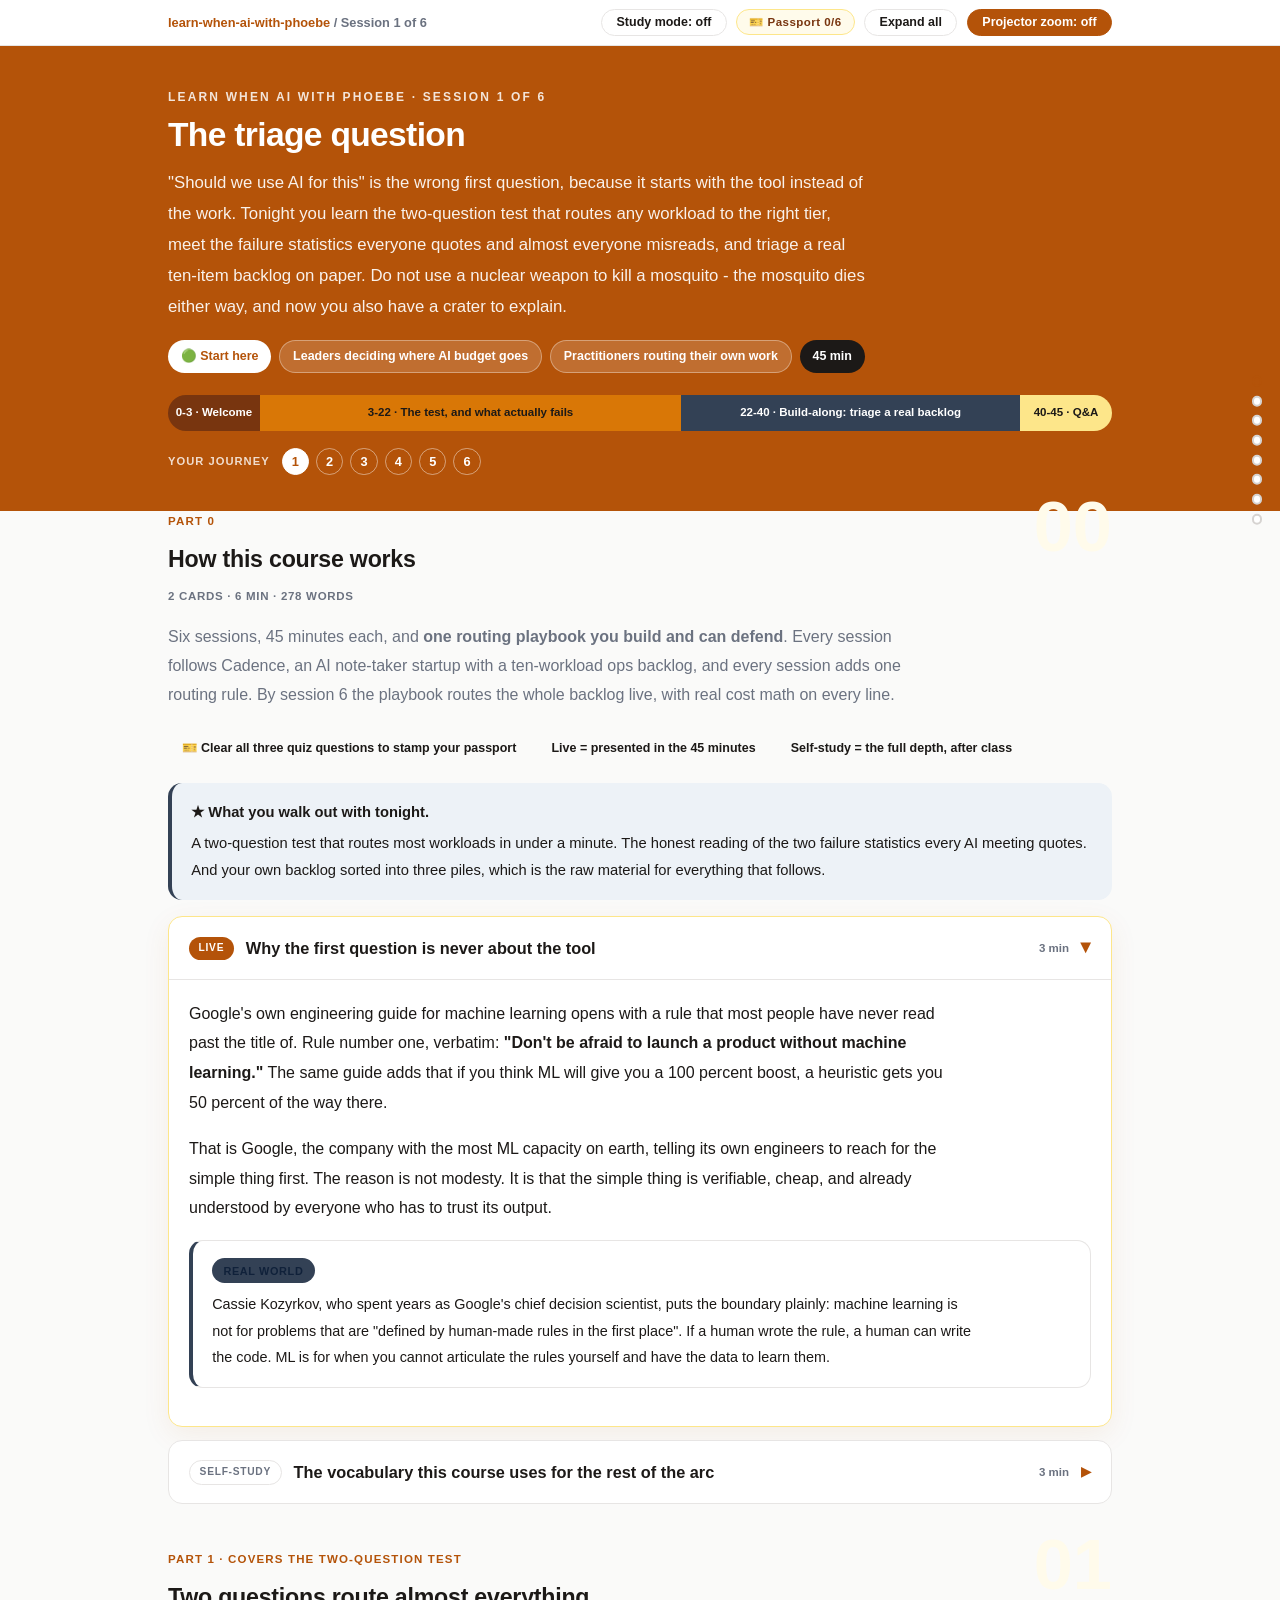
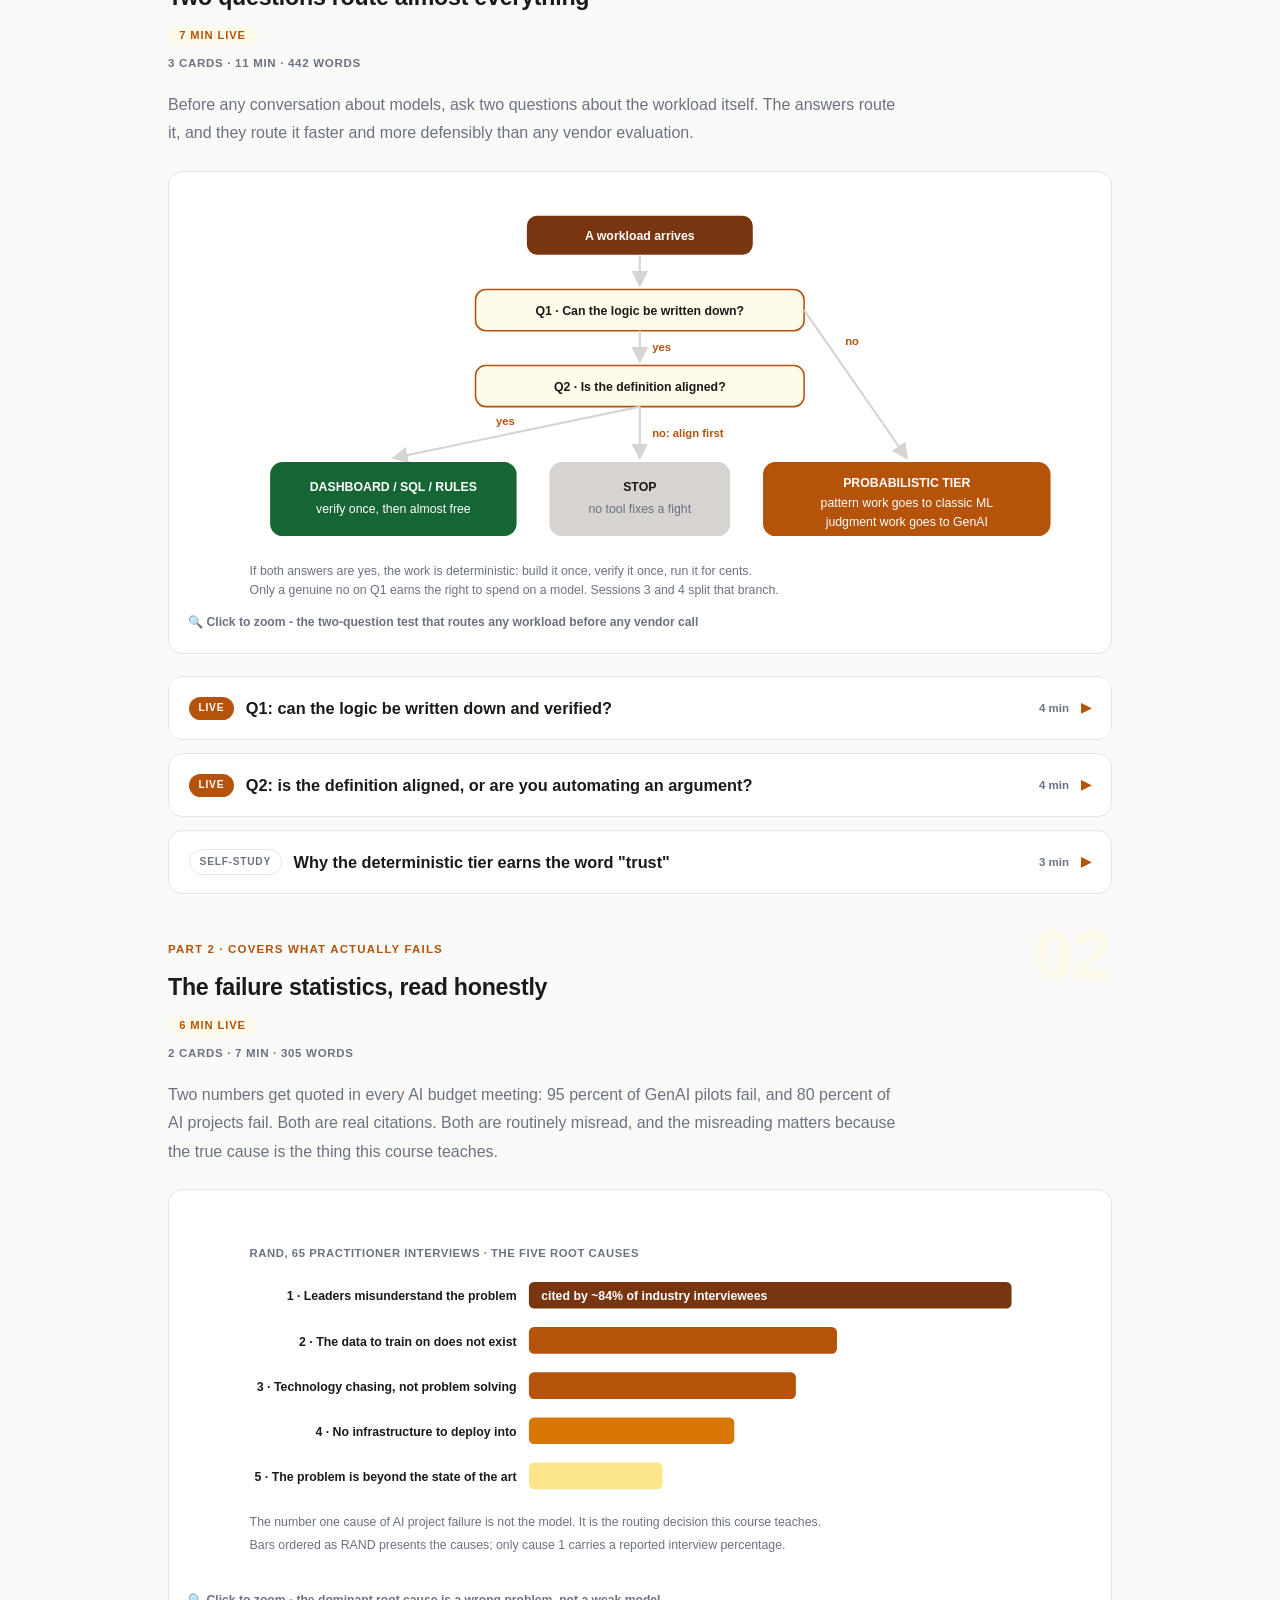
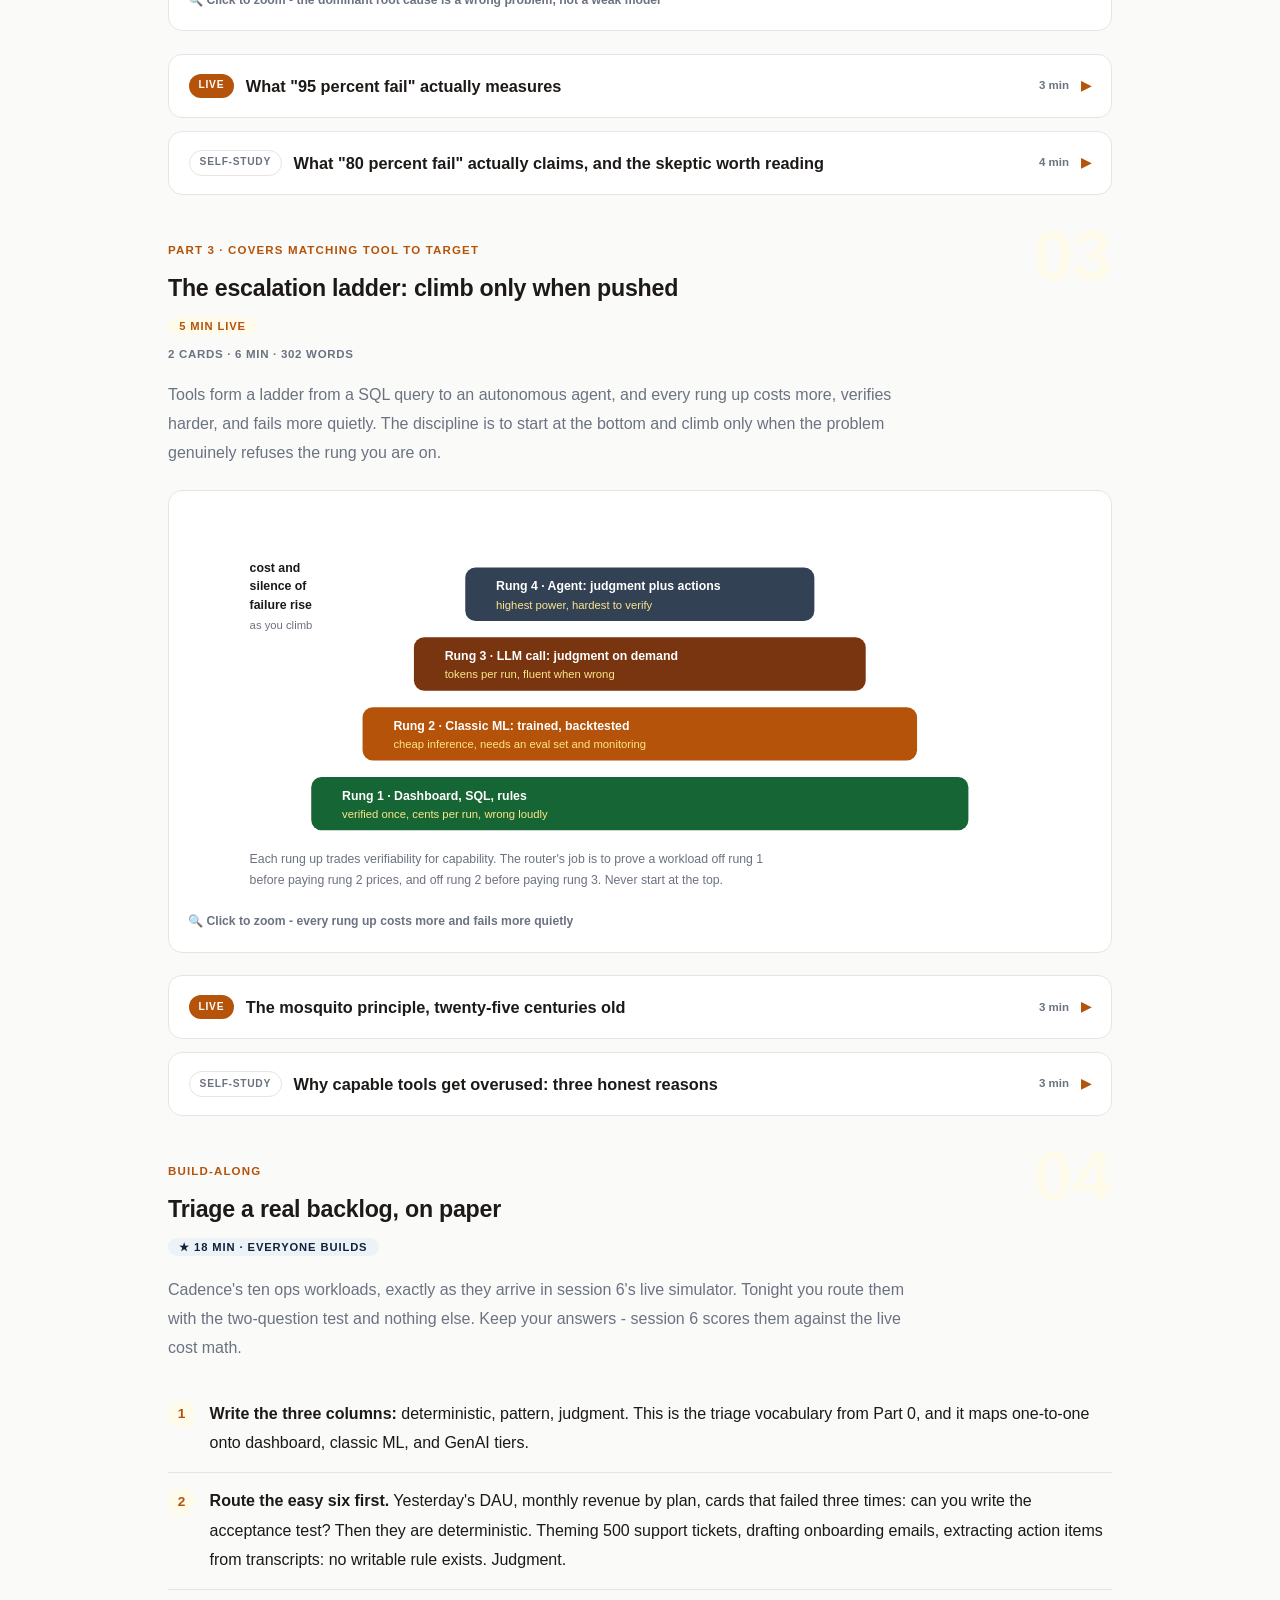
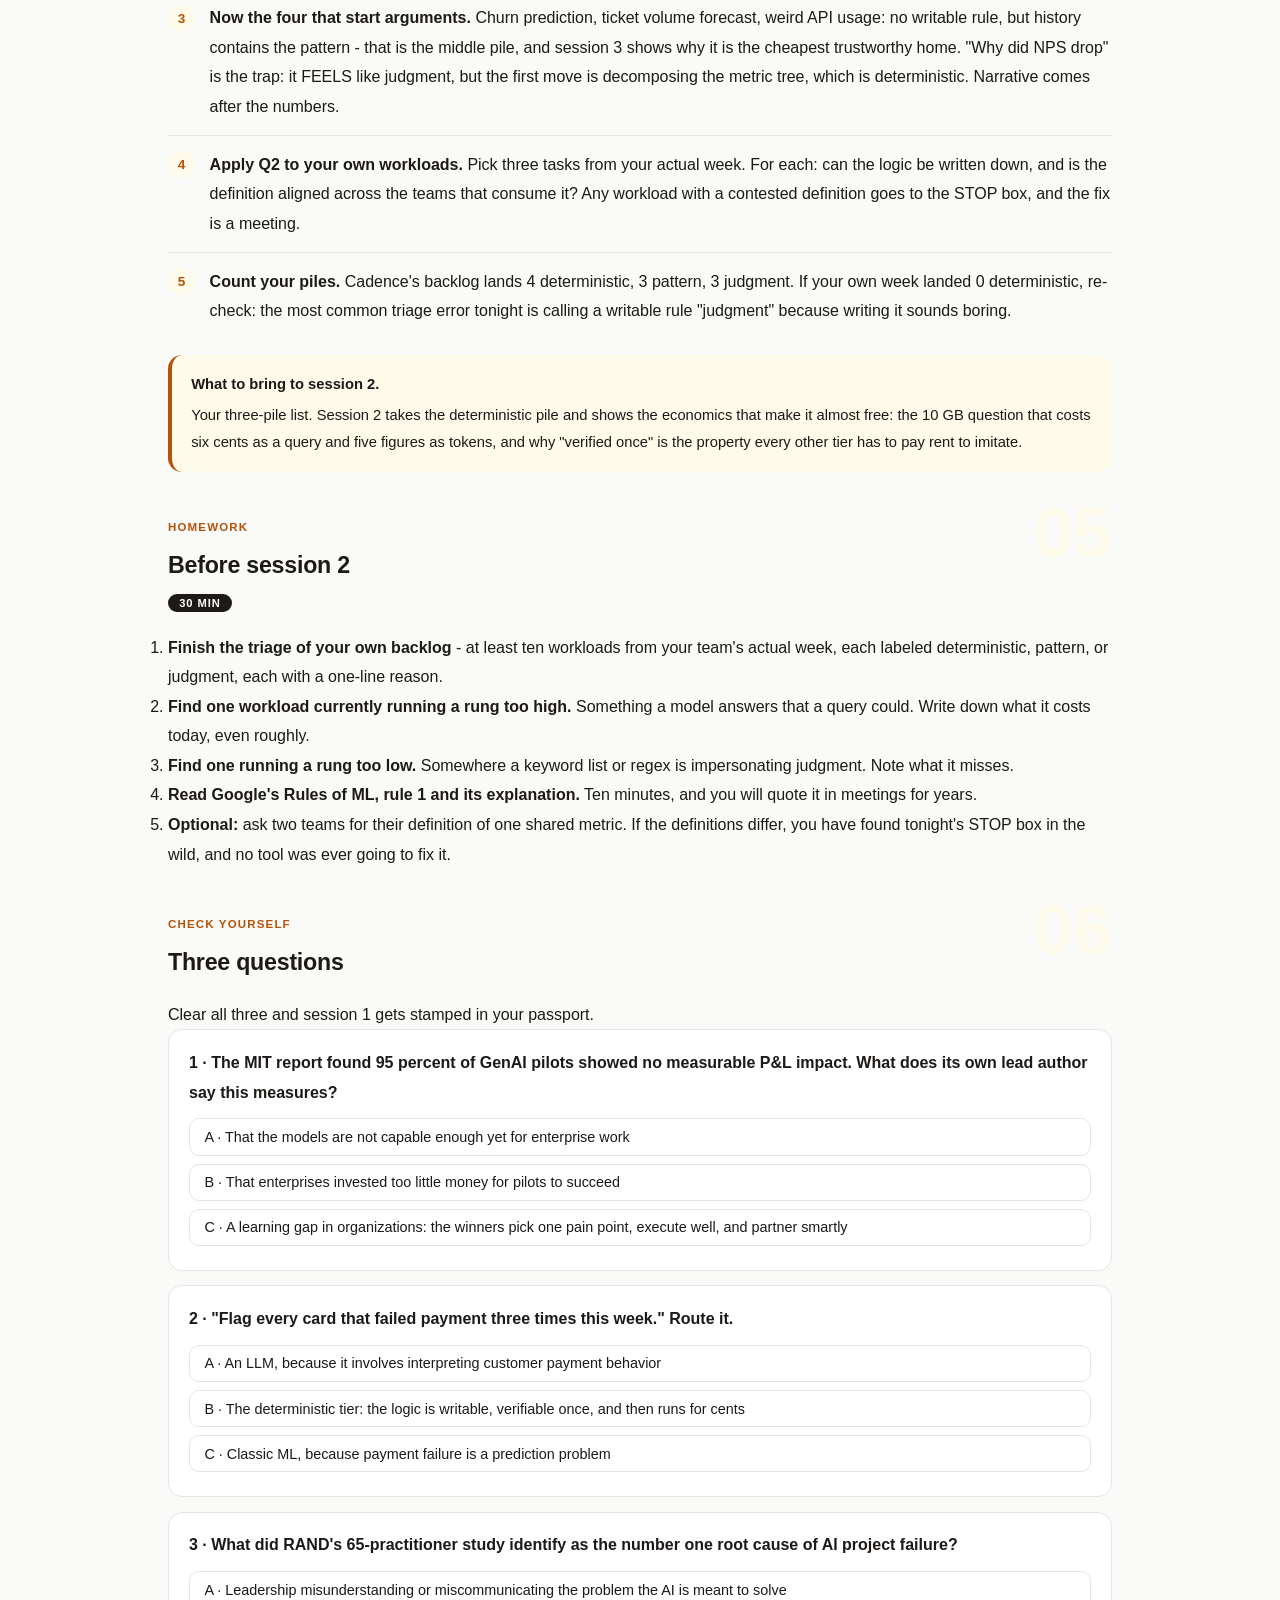
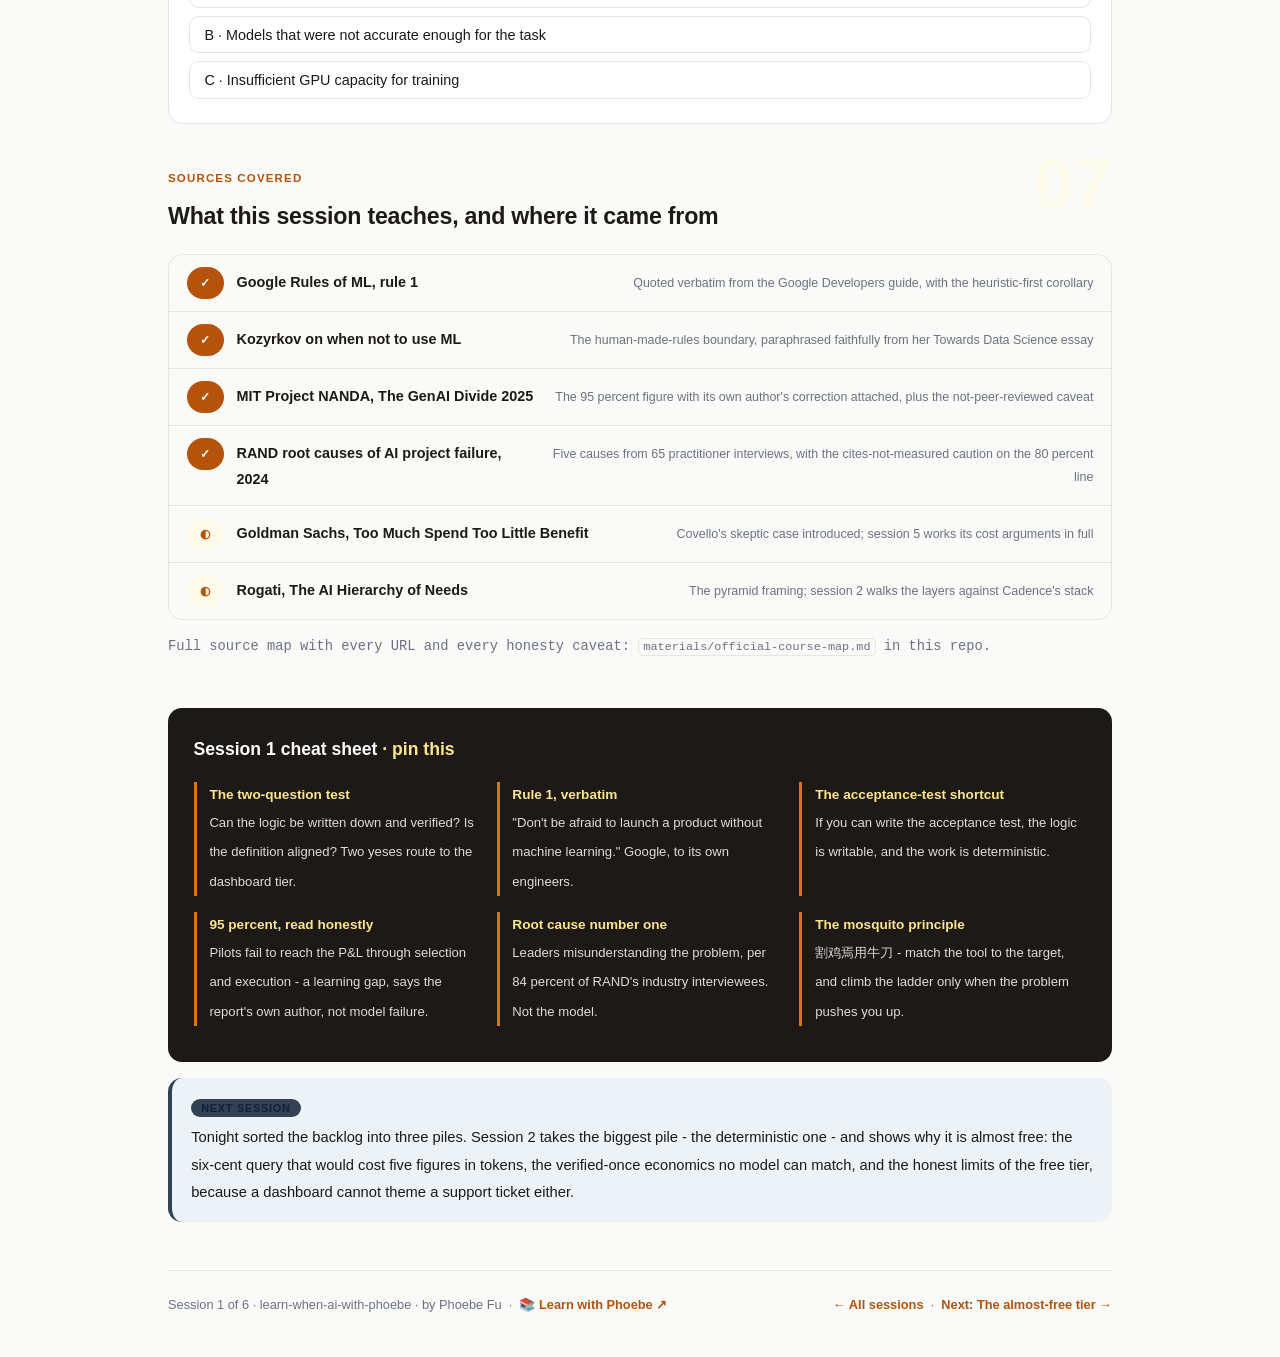
==== courses/01-the-triage-question.html @ 808a6bfd "Give this course its own passport storage key PASSPORT_KEY in assets/app.js was still "lwp-passport:" ====
<!DOCTYPE html>
<html lang="en">
<head>
<meta charset="UTF-8">
<meta name="viewport" content="width=device-width, initial-scale=1.0">
<!-- social:start -->
<meta name="description" content="Session 1 of 6. Why 'should we use AI' is the wrong first question, the two-question test that routes any workload, and what the 95% failure statistic actually measures.">
<meta property="og:type" content="article">
<meta property="og:site_name" content="Learn with Phoebe">
<meta property="og:title" content="The triage question - learn when ai with phoebe">
<meta property="og:description" content="Session 1 of 6. The two-question test that routes any workload, and what the failure statistics actually measure.">
<meta property="og:url" content="https://phoebefu6.github.io/learn-when-ai-with-phoebe/courses/01-the-triage-question.html">
<meta property="og:image" content="https://phoebefu6.github.io/learn-when-ai-with-phoebe/assets/og-cover.png">
<meta property="og:image:width" content="1200">
<meta property="og:image:height" content="630">
<meta name="twitter:card" content="summary_large_image">
<meta name="twitter:title" content="The triage question - learn when ai with phoebe">
<meta name="twitter:description" content="Session 1 of 6. The two-question test that routes any workload.">
<meta name="twitter:image" content="https://phoebefu6.github.io/learn-when-ai-with-phoebe/assets/og-cover.png">
<!-- social:end -->
<title>Session 1 · The triage question - learn when ai with phoebe</title>
<link rel="stylesheet" href="../assets/style.css?v=1">
</head>
<body>

<div class="toolbar">
  <div class="wrap">
    <span class="crumb"><a href="../index.html">learn-when-ai-with-phoebe</a> / Session 1 of 6</span>
    <button class="btn" id="toggle-all" type="button">Expand all</button>
    <button class="btn primary" id="zoom-toggle" type="button">Projector zoom: off</button>
  </div>
</div>

<header class="masthead">
  <div class="wrap">
    <div class="eyebrow">Learn When AI with Phoebe · Session 1 of 6</div>
    <h1>The triage <span class="accent">question</span></h1>
    <p class="sub">"Should we use AI for this" is the wrong first question, because it starts with the tool instead of the work. Tonight you learn the two-question test that routes any workload to the right tier, meet the failure statistics everyone quotes and almost everyone misreads, and triage a real ten-item backlog on paper. Do not use a nuclear weapon to kill a mosquito - the mosquito dies either way, and now you also have a crater to explain.</p>
    <div class="chip-row">
      <span class="chip level">🟢 Start here</span>
      <span class="chip audience">Leaders deciding where AI budget goes</span>
      <span class="chip audience">Practitioners routing their own work</span>
      <span class="chip time">45 min</span>
    </div>
    <div class="agenda">
      <span class="a1" style="flex:1">0-3 · Welcome</span>
      <span class="a2" style="flex:5">3-22 · The test, and what actually fails</span>
      <span class="a3" style="flex:4">22-40 · Build-along: triage a real backlog</span>
      <span class="a4" style="flex:1">40-45 · Q&amp;A</span>
    </div>
  </div>
</header>

<main class="wrap">

  <!-- ============ INTRO ============ -->
  <section class="section" id="intro">
    <div class="section-kicker">
      <span class="klabel">Part 0</span>
      <h2>How this course works</h2>
    </div>
    <p class="lede">Six sessions, 45 minutes each, and <strong>one routing playbook you build and can defend</strong>. Every session follows Cadence, an AI note-taker startup with a ten-workload ops backlog, and every session adds one routing rule. By session 6 the playbook routes the whole backlog live, with real cost math on every line.</p>

    <div class="legend">
      <span class="pill">🎫 Clear all three quiz questions to stamp your passport</span>
      <span class="pill">Live = presented in the 45 minutes</span>
      <span class="pill">Self-study = the full depth, after class</span>
    </div>

    <div class="callout win">
      <p><strong>★ What you walk out with tonight.</strong> A two-question test that routes most workloads in under a minute. The honest reading of the two failure statistics every AI meeting quotes. And your own backlog sorted into three piles, which is the raw material for everything that follows.</p>
    </div>

    <details class="card" open>
      <summary><span class="mode live">Live</span>Why the first question is never about the tool<span class="mini">3 min</span><span class="caret">▶</span></summary>
      <div class="body">
        <p>Google's own engineering guide for machine learning opens with a rule that most people have never read past the title of. Rule number one, verbatim: <strong>"Don't be afraid to launch a product without machine learning."</strong> The same guide adds that if you think ML will give you a 100 percent boost, a heuristic gets you 50 percent of the way there.</p>
        <p>That is Google, the company with the most ML capacity on earth, telling its own engineers to reach for the simple thing first. The reason is not modesty. It is that the simple thing is verifiable, cheap, and already understood by everyone who has to trust its output.</p>
        <div class="callout example">
          <span class="ex-pill">Real world</span>
          <p>Cassie Kozyrkov, who spent years as Google's chief decision scientist, puts the boundary plainly: machine learning is not for problems that are "defined by human-made rules in the first place". If a human wrote the rule, a human can write the code. ML is for when you cannot articulate the rules yourself and have the data to learn them.</p>
        </div>
      </div>
    </details>

    <details class="card">
      <summary><span class="mode self">Self-study</span>The vocabulary this course uses for the rest of the arc<span class="mini">3 min</span><span class="caret">▶</span></summary>
      <div class="body">
        <ul>
          <li><strong>Deterministic work</strong> - the logic can be written down, verified once, and re-run forever. Metrics, thresholds, reconciliations, filters. The answer is checkable against the data.</li>
          <li><strong>Pattern work</strong> - the rule cannot be written down, but history contains it. Churn, forecasts, anomalies. A trained model learns the rule you could not articulate.</li>
          <li><strong>Judgment work</strong> - unstructured language, synthesis, generation. Theming tickets, drafting, extracting meaning from messy text. No table contains the answer.</li>
        </ul>
        <p>Three kinds of work, three tiers of tooling. Most routing mistakes are one kind of work sent to another kind's tool, in either direction - metrics sent to a language model, or language stuck in keyword counters.</p>
      </div>
    </details>
  </section>

  <!-- ============ PART 1 ============ -->
  <section class="section" id="part-1">
    <div class="section-kicker">
      <span class="klabel">Part 1 · covers the two-question test</span>
      <h2>Two questions route almost everything</h2>
      <span class="tag concept">7 min live</span>
    </div>
    <p class="lede">Before any conversation about models, ask two questions about the workload itself. The answers route it, and they route it faster and more defensibly than any vendor evaluation.</p>

    <figure class="zoomable">
      <svg viewBox="0 0 880 400" xmlns="http://www.w3.org/2000/svg" role="img" aria-label="Flow diagram: a workload is routed by two questions - can the logic be verified, and is the definition aligned - into dashboard, classic ML, or GenAI tiers">
        <style>
          .w1qB { font: 700 12px Inter, sans-serif; fill: #fff; }
          .w1qK { font: 700 12px Inter, sans-serif; fill: #1C1917; }
          .w1qT { font: 700 13px Inter, sans-serif; fill: #78350F; }
          .w1qN { font: 400 12px Inter, sans-serif; fill: #6B7280; }
          .w1qE { font: 600 11px Inter, sans-serif; fill: #B45309; }
        </style>
        <defs>
          <marker id="w1Ar" markerWidth="8" markerHeight="8" refX="7" refY="4" orient="auto"><path d="M0,0 L8,4 L0,8 z" fill="#D6D3D1"/></marker>
        </defs>
        <rect x="330" y="24" width="220" height="38" rx="10" fill="#78350F"/>
        <text class="w1qB" x="440" y="48" text-anchor="middle">A workload arrives</text>
        <line x1="440" y1="62" x2="440" y2="92" stroke="#D6D3D1" stroke-width="2" marker-end="url(#w1Ar)"/>
        <rect x="280" y="96" width="320" height="40" rx="10" fill="#FFFBEB" stroke="#B45309" stroke-width="1.5"/>
        <text class="w1qK" x="440" y="121" text-anchor="middle">Q1 · Can the logic be written down?</text>
        <line x1="440" y1="136" x2="440" y2="166" stroke="#D6D3D1" stroke-width="2" marker-end="url(#w1Ar)"/>
        <text class="w1qE" x="452" y="156">yes</text>
        <rect x="280" y="170" width="320" height="40" rx="10" fill="#FFFBEB" stroke="#B45309" stroke-width="1.5"/>
        <text class="w1qK" x="440" y="195" text-anchor="middle">Q2 · Is the definition aligned?</text>
        <line x1="440" y1="210" x2="200" y2="260" stroke="#D6D3D1" stroke-width="2" marker-end="url(#w1Ar)"/>
        <text class="w1qE" x="300" y="228">yes</text>
        <line x1="440" y1="210" x2="440" y2="260" stroke="#D6D3D1" stroke-width="2" marker-end="url(#w1Ar)"/>
        <text class="w1qE" x="452" y="240">no: align first</text>
        <line x1="600" y1="116" x2="700" y2="260" stroke="#D6D3D1" stroke-width="2" marker-end="url(#w1Ar)"/>
        <text class="w1qE" x="640" y="150">no</text>
        <rect x="80" y="264" width="240" height="72" rx="12" fill="#166534"/>
        <text class="w1qB" x="200" y="292" text-anchor="middle">DASHBOARD / SQL / RULES</text>
        <text class="w1qB" x="200" y="314" text-anchor="middle" style="font-weight:400">verify once, then almost free</text>
        <rect x="352" y="264" width="176" height="72" rx="12" fill="#D6D3D1"/>
        <text class="w1qK" x="440" y="292" text-anchor="middle">STOP</text>
        <text class="w1qN" x="440" y="314" text-anchor="middle">no tool fixes a fight</text>
        <rect x="560" y="264" width="280" height="72" rx="12" fill="#B45309"/>
        <text class="w1qB" x="700" y="288" text-anchor="middle">PROBABILISTIC TIER</text>
        <text class="w1qB" x="700" y="308" text-anchor="middle" style="font-weight:400">pattern work goes to classic ML</text>
        <text class="w1qB" x="700" y="326" text-anchor="middle" style="font-weight:400">judgment work goes to GenAI</text>
        <text class="w1qN" x="60" y="374">If both answers are yes, the work is deterministic: build it once, verify it once, run it for cents.</text>
        <text class="w1qN" x="60" y="392">Only a genuine no on Q1 earns the right to spend on a model. Sessions 3 and 4 split that branch.</text>
      </svg>
      <figcaption>🔍 Click to zoom - the two-question test that routes any workload before any vendor call</figcaption>
    </figure>

    <details class="card">
      <summary><span class="mode live">Live</span>Q1: can the logic be written down and verified?<span class="mini">4 min</span><span class="caret">▶</span></summary>
      <div class="body">
        <p>Daily active users. Revenue by plan. Cards that failed three times. Every one of these has a definition a human wrote, which means a human can write the query, someone can check it against the data once, and from then on the answer is <strong>correct by construction</strong>. There is nothing for a model to be intelligent about.</p>
        <p>The test in practice: <strong>if you can imagine writing the acceptance test, the logic is writable.</strong> "The DAU number must equal the count of distinct users with an event yesterday" is an acceptance test. "The summary must capture what customers meant" is not.</p>
        <div class="callout tip">
          <p><strong>The trap runs in both directions.</strong> Sending a metric to a language model wastes money and adds risk. But teams also spend months hand-writing rules for judgment work - keyword lists for ticket theming, regex for meeting notes - where no writable rule exists. The test is honest in both directions: a genuine no on Q1 is a real license to spend.</p>
        </div>
      </div>
    </details>

    <details class="card">
      <summary><span class="mode live">Live</span>Q2: is the definition aligned, or are you automating an argument?<span class="mini">4 min</span><span class="caret">▶</span></summary>
      <div class="body">
        <p>The second question catches the failure the first one cannot. If finance counts revenue one way and product counts it another, no tool on any tier fixes that. A dashboard shows the disagreement faster. An LLM papers over it with fluent prose, which is worse, because now the disagreement ships inside a confident paragraph.</p>
        <p>Alignment is a meeting, not a model. It is also the cheapest step in the whole pipeline: one hour of arguing about the definition of "active" saves every downstream tool from computing the wrong thing correctly.</p>
        <div class="callout example">
          <span class="ex-pill">Real world</span>
          <p>Monica Rogati drew this as a pyramid in 2017 and it has not aged a day: collect, move and store, explore and transform, aggregate and label, learn and optimize, and only then AI at the tip. Her framing: AI is the self-actualization of the data hierarchy, and you need food, water and shelter first. Most organizations reaching for the tip are skipping meals.</p>
        </div>
      </div>
    </details>

    <details class="card">
      <summary><span class="mode self">Self-study</span>Why the deterministic tier earns the word "trust"<span class="mini">3 min</span><span class="caret">▶</span></summary>
      <div class="body">
        <p>A verified query is not "probably right". It is right in the way a proof is right: the logic was checked against the data once, and the same logic runs every time. That property - <strong>verifiability</strong> - is what lets a CFO sign the number without re-deriving it.</p>
        <p>Probabilistic tools can be excellent, calibrated, and worth every cent. What they cannot be is correct by construction. That is not a criticism, it is a category difference, and the whole discipline of this course is refusing to blur it.</p>
        <table class="clean">
          <tr><th>Property</th><th>Deterministic tier</th><th>Probabilistic tier</th></tr>
          <tr><td>Verified how</td><td>Once, against the data</td><td>Continuously, against an eval set</td></tr>
          <tr><td>Marginal cost</td><td>Cents per run</td><td>Tokens, compute, monitoring</td></tr>
          <tr><td>When it is wrong</td><td>Loudly, reproducibly</td><td>Fluently, sometimes silently</td></tr>
          <tr><td>Who can check it</td><td>Anyone who can read the logic</td><td>Whoever maintains the evals</td></tr>
        </table>
      </div>
    </details>
  </section>

  <!-- ============ PART 2 ============ -->
  <section class="section" id="part-2">
    <div class="section-kicker">
      <span class="klabel">Part 2 · covers what actually fails</span>
      <h2>The failure statistics, read honestly</h2>
      <span class="tag concept">6 min live</span>
    </div>
    <p class="lede">Two numbers get quoted in every AI budget meeting: 95 percent of GenAI pilots fail, and 80 percent of AI projects fail. Both are real citations. Both are routinely misread, and the misreading matters because the true cause is the thing this course teaches.</p>

    <figure class="zoomable">
      <svg viewBox="0 0 880 360" xmlns="http://www.w3.org/2000/svg" role="img" aria-label="RAND root causes of AI project failure, with leadership misunderstanding of the problem as the dominant cause, cited by 84 percent of industry interviewees">
        <style>
          .w1rL { font: 600 12px Inter, sans-serif; fill: #1C1917; }
          .w1rV { font: 800 12px Inter, sans-serif; fill: #fff; }
          .w1rW { font: 800 12px Inter, sans-serif; fill: #1C1917; }
          .w1rN { font: 400 12px Inter, sans-serif; fill: #6B7280; }
          .w1rH { font: 700 11px Inter, sans-serif; fill: #6B7280; letter-spacing: .05em; }
        </style>
        <text class="w1rH" x="60" y="46">RAND, 65 PRACTITIONER INTERVIEWS · THE FIVE ROOT CAUSES</text>
        <text class="w1rL" x="320" y="88" text-anchor="end">1 · Leaders misunderstand the problem</text>
        <rect x="332" y="70" width="470" height="26" rx="5" fill="#78350F"/>
        <text class="w1rV" x="344" y="88">cited by ~84% of industry interviewees</text>
        <text class="w1rL" x="320" y="132" text-anchor="end">2 · The data to train on does not exist</text>
        <rect x="332" y="114" width="300" height="26" rx="5" fill="#B45309"/>
        <text class="w1rL" x="320" y="176" text-anchor="end">3 · Technology chasing, not problem solving</text>
        <rect x="332" y="158" width="260" height="26" rx="5" fill="#B45309"/>
        <text class="w1rL" x="320" y="220" text-anchor="end">4 · No infrastructure to deploy into</text>
        <rect x="332" y="202" width="200" height="26" rx="5" fill="#D97706"/>
        <text class="w1rL" x="320" y="264" text-anchor="end">5 · The problem is beyond the state of the art</text>
        <rect x="332" y="246" width="130" height="26" rx="5" fill="#FDE68A"/>
        <text class="w1rN" x="60" y="308">The number one cause of AI project failure is not the model. It is the routing decision this course teaches.</text>
        <text class="w1rN" x="60" y="330">Bars ordered as RAND presents the causes; only cause 1 carries a reported interview percentage.</text>
      </svg>
      <figcaption>🔍 Click to zoom - the dominant root cause is a wrong problem, not a weak model</figcaption>
    </figure>

    <details class="card">
      <summary><span class="mode live">Live</span>What "95 percent fail" actually measures<span class="mini">3 min</span><span class="caret">▶</span></summary>
      <div class="body">
        <p>The MIT Project NANDA report from July 2025 found that despite 30 to 40 billion dollars of enterprise investment, <strong>95 percent of GenAI pilots showed no measurable profit-and-loss impact</strong>. That figure moved markets, and it is usually quoted as proof the technology does not work.</p>
        <p>Its own lead author says the opposite. The divide is a <strong>learning gap in organizations</strong>: the roughly 5 percent that succeed pick one pain point, execute well, and partner smartly. The same report documents a thriving shadow economy of employees quietly succeeding with personal AI tools while the official pilot stalls. The honest reading: <strong>pilots fail to cross into the P&amp;L, and the cause is selection and execution, not model capability</strong>. Worth knowing: the report is pre-publication and not peer-reviewed, which is exactly the kind of caveat a leader should attach when quoting it.</p>
      </div>
    </details>

    <details class="card">
      <summary><span class="mode self">Self-study</span>What "80 percent fail" actually claims, and the skeptic worth reading<span class="mini">4 min</span><span class="caret">▶</span></summary>
      <div class="body">
        <p>The RAND report is careful in a way its quoters are not: it says "<strong>by some estimates</strong>, more than 80 percent of AI projects fail - twice the rate of failure for information technology projects that do not involve AI". RAND cites the estimate; it did not measure it. What RAND did measure, across 65 experienced practitioners, is the ranked causes in the figure above.</p>
        <p>The strongest published skeptic case is Goldman Sachs' 2024 report "Gen AI: Too Much Spend, Too Little Benefit?", where Jim Covello argues that roughly a trillion dollars of capex has "little to show for it so far" and that AI "isn't designed to solve the complex problems that would justify the costs". Read it knowing it is a debate: the same document carries Goldman analysts arguing the optimistic side. The takeaway for a router is neither camp's headline - it is that <strong>the spend is real, the returns are concentrated, and routing decides which side of the concentration you land on</strong>.</p>
      </div>
    </details>
  </section>

  <!-- ============ PART 3 ============ -->
  <section class="section" id="part-3">
    <div class="section-kicker">
      <span class="klabel">Part 3 · covers matching tool to target</span>
      <h2>The escalation ladder: climb only when pushed</h2>
      <span class="tag concept">5 min live</span>
    </div>
    <p class="lede">Tools form a ladder from a SQL query to an autonomous agent, and every rung up costs more, verifies harder, and fails more quietly. The discipline is to start at the bottom and climb only when the problem genuinely refuses the rung you are on.</p>

    <figure class="zoomable">
      <svg viewBox="0 0 880 380" xmlns="http://www.w3.org/2000/svg" role="img" aria-label="Escalation ladder from SQL and rules at the bottom, through classic ML, to LLM calls and agents at the top, with cost and verifiability annotations per rung">
        <style>
          .w1eT { font: 700 12px Inter, sans-serif; fill: #fff; }
          .w1eK { font: 700 12px Inter, sans-serif; fill: #1C1917; }
          .w1eS { font: 400 11px Inter, sans-serif; fill: #6B7280; }
          .w1eW { font: 400 11px Inter, sans-serif; fill: #FDE68A; }
          .w1eN { font: 400 12px Inter, sans-serif; fill: #6B7280; }
        </style>
        <rect x="120" y="260" width="640" height="52" rx="10" fill="#166534"/>
        <text class="w1eT" x="150" y="282">Rung 1 · Dashboard, SQL, rules</text>
        <text class="w1eW" x="150" y="300">verified once, cents per run, wrong loudly</text>
        <rect x="170" y="192" width="540" height="52" rx="10" fill="#B45309"/>
        <text class="w1eT" x="200" y="214">Rung 2 · Classic ML: trained, backtested</text>
        <text class="w1eW" x="200" y="232">cheap inference, needs an eval set and monitoring</text>
        <rect x="220" y="124" width="440" height="52" rx="10" fill="#78350F"/>
        <text class="w1eT" x="250" y="146">Rung 3 · LLM call: judgment on demand</text>
        <text class="w1eW" x="250" y="164">tokens per run, fluent when wrong</text>
        <rect x="270" y="56" width="340" height="52" rx="10" fill="#334155"/>
        <text class="w1eT" x="300" y="78">Rung 4 · Agent: judgment plus actions</text>
        <text class="w1eW" x="300" y="96">highest power, hardest to verify</text>
        <text class="w1eK" x="60" y="60">cost and</text>
        <text class="w1eK" x="60" y="78">silence of</text>
        <text class="w1eK" x="60" y="96">failure rise</text>
        <text class="w1eS" x="60" y="116">as you climb</text>
        <text class="w1eN" x="60" y="344">Each rung up trades verifiability for capability. The router's job is to prove a workload off rung 1</text>
        <text class="w1eN" x="60" y="364">before paying rung 2 prices, and off rung 2 before paying rung 3. Never start at the top.</text>
      </svg>
      <figcaption>🔍 Click to zoom - every rung up costs more and fails more quietly</figcaption>
    </figure>

    <details class="card">
      <summary><span class="mode live">Live</span>The mosquito principle, twenty-five centuries old<span class="mini">3 min</span><span class="caret">▶</span></summary>
      <div class="body">
        <p>The instinct this course trains has a long pedigree. The Analects records Confucius, arriving in a small town governed with elaborate ceremonial music, asking with a smile: 割鸡焉用牛刀 - <strong>why use an ox-cleaver to kill a chicken?</strong> The modern version is the one on this course's masthead: do not use a nuclear weapon to kill a mosquito.</p>
        <p>Notice what the proverb is not saying. It is not anti-cleaver. When there is an ox, bring the cleaver, and bring the best one you can afford. Session 4 is entirely about recognizing the ox. The failure mode is unmatched scale in either direction: the cleaver on the chicken wastes the cleaver, and the paring knife on the ox ruins the knife and leaves the ox annoyed.</p>
        <div class="callout example">
          <span class="ex-pill">Real world</span>
          <p>Cadence's founder asked the data lead for "yesterday's active users" in standup. The lead piped the events table through an LLM summarizer built for meeting notes, because it was already wired up. The number came back plausible, wrong by six percent, and nobody knew until finance reconciled month-end. The query that answers the question correctly costs less than a cent and was already running behind an unused dashboard tile.</p>
        </div>
      </div>
    </details>

    <details class="card">
      <summary><span class="mode self">Self-study</span>Why capable tools get overused: three honest reasons<span class="mini">3 min</span><span class="caret">▶</span></summary>
      <div class="body">
        <ul>
          <li><strong>The capable tool is already open.</strong> Once a team has an LLM integration, marginal workloads flow to it by convenience, not by fit. Convenience is a real benefit; it is just rarely priced against the verification cost it drags in.</li>
          <li><strong>Demos reward the top rung.</strong> An agent doing a metric lookup looks impressive in a demo and indefensible in an audit. The demo audience never sees the eval set that now has to exist forever.</li>
          <li><strong>Nobody gets promoted for a WHERE clause.</strong> Incentives tilt toward visible sophistication. A routing playbook makes the boring-but-right choice legible as a decision, which is the only way it survives review season.</li>
        </ul>
      </div>
    </details>
  </section>

  <!-- ============ DEMO ============ -->
  <section class="section" id="demo-1">
    <div class="section-kicker">
      <span class="klabel">Build-along</span>
      <h2>Triage a real backlog, on paper</h2>
      <span class="tag demo">★ 18 min · everyone builds</span>
    </div>
    <p class="lede">Cadence's ten ops workloads, exactly as they arrive in session 6's live simulator. Tonight you route them with the two-question test and nothing else. Keep your answers - session 6 scores them against the live cost math.</p>

    <div class="steps">
      <div class="step"><p><strong>Write the three columns:</strong> deterministic, pattern, judgment. This is the triage vocabulary from Part 0, and it maps one-to-one onto dashboard, classic ML, and GenAI tiers.</p></div>
      <div class="step"><p><strong>Route the easy six first.</strong> Yesterday's DAU, monthly revenue by plan, cards that failed three times: can you write the acceptance test? Then they are deterministic. Theming 500 support tickets, drafting onboarding emails, extracting action items from transcripts: no writable rule exists. Judgment.</p></div>
      <div class="step"><p><strong>Now the four that start arguments.</strong> Churn prediction, ticket volume forecast, weird API usage: no writable rule, but history contains the pattern - that is the middle pile, and session 3 shows why it is the cheapest trustworthy home. "Why did NPS drop" is the trap: it FEELS like judgment, but the first move is decomposing the metric tree, which is deterministic. Narrative comes after the numbers.</p></div>
      <div class="step"><p><strong>Apply Q2 to your own workloads.</strong> Pick three tasks from your actual week. For each: can the logic be written down, and is the definition aligned across the teams that consume it? Any workload with a contested definition goes to the STOP box, and the fix is a meeting.</p></div>
      <div class="step"><p><strong>Count your piles.</strong> Cadence's backlog lands 4 deterministic, 3 pattern, 3 judgment. If your own week landed 0 deterministic, re-check: the most common triage error tonight is calling a writable rule "judgment" because writing it sounds boring.</p></div>
    </div>

    <div class="callout tip">
      <p><strong>What to bring to session 2.</strong> Your three-pile list. Session 2 takes the deterministic pile and shows the economics that make it almost free: the 10 GB question that costs six cents as a query and five figures as tokens, and why "verified once" is the property every other tier has to pay rent to imitate.</p>
    </div>
  </section>

  <!-- ============ HOMEWORK ============ -->
  <section class="section" id="exercise">
    <div class="section-kicker">
      <span class="klabel">Homework</span>
      <h2>Before session 2</h2>
      <span class="tag exercise">30 min</span>
    </div>
    <ol>
      <li><strong>Finish the triage of your own backlog</strong> - at least ten workloads from your team's actual week, each labeled deterministic, pattern, or judgment, each with a one-line reason.</li>
      <li><strong>Find one workload currently running a rung too high.</strong> Something a model answers that a query could. Write down what it costs today, even roughly.</li>
      <li><strong>Find one running a rung too low.</strong> Somewhere a keyword list or regex is impersonating judgment. Note what it misses.</li>
      <li><strong>Read Google's Rules of ML, rule 1 and its explanation.</strong> Ten minutes, and you will quote it in meetings for years.</li>
      <li><strong>Optional:</strong> ask two teams for their definition of one shared metric. If the definitions differ, you have found tonight's STOP box in the wild, and no tool was ever going to fix it.</li>
    </ol>
  </section>

  <!-- ============ QUIZ ============ -->
  <section class="section" id="quiz">
    <div class="section-kicker">
      <span class="klabel">Check yourself</span>
      <h2>Three questions</h2>
    </div>
    <p>Clear all three and session 1 gets stamped in your passport.</p>

    <div class="quiz-q" data-answer="2">
      <p class="qtext">1 · The MIT report found 95 percent of GenAI pilots showed no measurable P&amp;L impact. What does its own lead author say this measures?</p>
      <button class="qopt" type="button">A · That the models are not capable enough yet for enterprise work</button>
      <button class="qopt" type="button">B · That enterprises invested too little money for pilots to succeed</button>
      <button class="qopt" type="button">C · A learning gap in organizations: the winners pick one pain point, execute well, and partner smartly</button>
      <p class="qwhy">The report's lead author has pushed back on the "AI does not work" reading. The same report documents employees succeeding with personal AI tools while official pilots stall. The failure is selection and execution - the routing skill - not model capability. And the report is pre-publication, a caveat worth attaching when you quote it.</p>
    </div>

    <div class="quiz-q" data-answer="1">
      <p class="qtext">2 · "Flag every card that failed payment three times this week." Route it.</p>
      <button class="qopt" type="button">A · An LLM, because it involves interpreting customer payment behavior</button>
      <button class="qopt" type="button">B · The deterministic tier: the logic is writable, verifiable once, and then runs for cents</button>
      <button class="qopt" type="button">C · Classic ML, because payment failure is a prediction problem</button>
      <p class="qwhy">"Failed three or more times" is a writable rule - a WHERE clause, not intelligence. You can write the acceptance test, so Q1 answers yes. Predicting who WILL fail next month would be pattern work; flagging who already did is arithmetic.</p>
    </div>

    <div class="quiz-q" data-answer="0">
      <p class="qtext">3 · What did RAND's 65-practitioner study identify as the number one root cause of AI project failure?</p>
      <button class="qopt" type="button">A · Leadership misunderstanding or miscommunicating the problem the AI is meant to solve</button>
      <button class="qopt" type="button">B · Models that were not accurate enough for the task</button>
      <button class="qopt" type="button">C · Insufficient GPU capacity for training</button>
      <p class="qwhy">Cited by roughly 84 percent of industry interviewees - the dominant cause by a wide margin, ahead of missing data, technology chasing, missing infrastructure, and genuinely impossible problems. Note RAND's own care with the headline number: it cites estimates that 80 percent of projects fail; it did not measure that figure itself.</p>
    </div>

    <p class="quiz-score"></p>
  </section>

  <!-- ============ OFFICIAL COVERAGE ============ -->
  <section class="section" id="official">
    <div class="section-kicker">
      <span class="klabel">Sources covered</span>
      <h2>What this session teaches, and where it came from</h2>
    </div>
    <div class="covered">
      <div class="covered-row"><span class="status pill solid">✓</span><span class="name">Google Rules of ML, rule 1</span><span class="note">Quoted verbatim from the Google Developers guide, with the heuristic-first corollary</span></div>
      <div class="covered-row"><span class="status pill solid">✓</span><span class="name">Kozyrkov on when not to use ML</span><span class="note">The human-made-rules boundary, paraphrased faithfully from her Towards Data Science essay</span></div>
      <div class="covered-row"><span class="status pill solid">✓</span><span class="name">MIT Project NANDA, The GenAI Divide 2025</span><span class="note">The 95 percent figure with its own author's correction attached, plus the not-peer-reviewed caveat</span></div>
      <div class="covered-row"><span class="status pill solid">✓</span><span class="name">RAND root causes of AI project failure, 2024</span><span class="note">Five causes from 65 practitioner interviews, with the cites-not-measured caution on the 80 percent line</span></div>
      <div class="covered-row"><span class="status pill light">◐</span><span class="name">Goldman Sachs, Too Much Spend Too Little Benefit</span><span class="note">Covello's skeptic case introduced; session 5 works its cost arguments in full</span></div>
      <div class="covered-row"><span class="status pill light">◐</span><span class="name">Rogati, The AI Hierarchy of Needs</span><span class="note">The pyramid framing; session 2 walks the layers against Cadence's stack</span></div>
    </div>
    <p class="mono" style="margin-top:14px">Full source map with every URL and every honesty caveat: <span class="mono">materials/official-course-map.md</span> in this repo.</p>
  </section>

  <!-- ============ CHEAT SHEET ============ -->
  <section class="cheat" id="cheatsheet">
    <h3>Session 1 cheat sheet <span>· pin this</span></h3>
    <div class="grid-2">
      <div class="cheat-item"><b>The two-question test</b><span>Can the logic be written down and verified? Is the definition aligned? Two yeses route to the dashboard tier.</span></div>
      <div class="cheat-item"><b>Rule 1, verbatim</b><span>"Don't be afraid to launch a product without machine learning." Google, to its own engineers.</span></div>
      <div class="cheat-item"><b>The acceptance-test shortcut</b><span>If you can write the acceptance test, the logic is writable, and the work is deterministic.</span></div>
      <div class="cheat-item"><b>95 percent, read honestly</b><span>Pilots fail to reach the P&amp;L through selection and execution - a learning gap, says the report's own author, not model failure.</span></div>
      <div class="cheat-item"><b>Root cause number one</b><span>Leaders misunderstanding the problem, per 84 percent of RAND's industry interviewees. Not the model.</span></div>
      <div class="cheat-item"><b>The mosquito principle</b><span>割鸡焉用牛刀 - match the tool to the target, and climb the ladder only when the problem pushes you up.</span></div>
    </div>
  </section>

  <div class="callout next">
    <span class="nx-pill">Next session</span>
    <p>Tonight sorted the backlog into three piles. Session 2 takes the biggest pile - the deterministic one - and shows why it is almost free: the six-cent query that would cost five figures in tokens, the verified-once economics no model can match, and the honest limits of the free tier, because a dashboard cannot theme a support ticket either.</p>
  </div>

  <footer class="pagefoot">
    <span>Session 1 of 6 · learn-when-ai-with-phoebe · by Phoebe Fu &nbsp;·&nbsp; 📚 <a href="https://phoebefu6.github.io/learn-with-phoebe/">Learn with Phoebe ↗</a></span>
    <span><a href="../index.html">← All sessions</a> &nbsp;·&nbsp; <a href="02-the-almost-free-tier.html">Next: The almost-free tier →</a></span>
  </footer>

</main>

<script src="../assets/app.js?v=2"></script>
</body>
</html>
---- assets/style.css ----
/* learn-mcp-with-phoebe - editorial bold design system
   Accent: SQLite blue #B45309 · Ink navy #78350F · Flagship: amber #334155
   (CSS var names still read --indigo/--amber; they hold SQL-blue values.) */

:root {
  --indigo: #B45309;
  --indigo-deep: #78350F;
  --indigo-mid: #D97706;
  --indigo-soft: #FDE68A;
  --indigo-50: #FFFBEB;
  --ink: #1C1917;
  --muted: #6B7280;
  --faint: #D6D3D1;
  --hairline: #E7E5E4;
  --amber: #334155;
  --amber-ink: #10213A;
  --amber-50: #EDF2F7;
  --paper: #FAFAF9;
  --code-bg: #1C1410;
  --code-ink: #EFE6DA;
  --radius: 14px;
}

* { margin: 0; padding: 0; box-sizing: border-box; }

html { font-size: 16px; scroll-behavior: smooth; }
html.zoom-125 { font-size: 20px; }
html.zoom-150 { font-size: 24px; }

body {
  font-family: "Inter", -apple-system, BlinkMacSystemFont, "Segoe UI", Roboto, sans-serif;
  background: var(--paper);
  color: var(--ink);
  line-height: 1.85;
  font-feature-settings: "tnum";
}

.wrap { max-width: 62rem; margin: 0 auto; padding: 0 1.5rem; }

/* ---------- header band ---------- */
.masthead {
  background: var(--indigo);
  color: #fff;
  padding: 2.5rem 0 2.25rem;
}
.masthead .eyebrow {
  font-size: .75rem;
  letter-spacing: .18em;
  text-transform: uppercase;
  opacity: .85;
  font-weight: 600;
}
.masthead h1 {
  font-size: 2.1rem;
  line-height: 1.15;
  font-weight: 800;
  margin: .5rem 0 .75rem;
  letter-spacing: -.02em;
}
.masthead h1 .accent { color: inherit; }
.masthead .sub { font-size: 1.05rem; opacity: .92; max-width: 44rem; }

.chip-row { display: flex; flex-wrap: wrap; gap: .5rem; margin-top: 1.1rem; }
.chip {
  display: inline-flex;
  align-items: center;
  gap: .35rem;
  border-radius: 999px;
  padding: .25rem .8rem;
  font-size: .78rem;
  font-weight: 600;
  white-space: nowrap;
}
.chip.level { background: #fff; color: var(--indigo); }
.chip.audience { background: rgba(255,255,255,.16); color: #fff; border: 1px solid rgba(255,255,255,.35); }
.chip.time { background: var(--ink); color: #fff; font-variant-numeric: tabular-nums; }


/* ---------- toolbar ---------- */
.toolbar {
  position: sticky;
  top: 0;
  z-index: 40;
  background: rgba(255,255,255,.94);
  backdrop-filter: blur(6px);
  border-bottom: 1px solid var(--hairline);
  padding: .55rem 0;
}
.toolbar .wrap { display: flex; align-items: center; gap: .6rem; }
.toolbar .crumb { font-size: .8rem; color: var(--muted); font-weight: 600; margin-right: auto; }
.toolbar .crumb a { color: var(--indigo); text-decoration: none; }
.btn {
  border: 1px solid var(--hairline);
  background: #fff;
  color: var(--ink);
  border-radius: 999px;
  padding: .35rem .9rem;
  font-size: .78rem;
  font-weight: 600;
  cursor: pointer;
  font-family: inherit;
  transition: all .15s ease;
}
.btn:hover { border-color: var(--indigo); color: var(--indigo); }
.btn.primary { background: var(--indigo); border-color: var(--indigo); color: #fff; }
.btn.primary:hover { background: var(--indigo-deep); }

/* ---------- sections ---------- */
main { padding: 2.5rem 0 4rem; }

.section { margin-bottom: 2.8rem; }
.section-kicker { margin-bottom: 1rem; }
.section-kicker .klabel {
  display: block;
  font-size: .72rem;
  text-transform: uppercase;
  letter-spacing: .1em;
  color: var(--indigo);
  font-weight: 700;
  margin-bottom: .35rem;
}
.section-kicker h2 {
  font-size: 1.45rem;
  font-weight: 800;
  letter-spacing: -.01em;
  display: flex;
  align-items: center;
  gap: .7rem;
  flex-wrap: wrap;
}
.section-kicker .tag {
  border-radius: 999px;
  padding: .18rem .7rem;
  font-size: .7rem;
  font-weight: 700;
  text-transform: uppercase;
  letter-spacing: .08em;
}
.tag.concept { background: var(--indigo-50); color: var(--indigo); }
.tag.demo { background: var(--amber-50); color: var(--amber-ink); }
.tag.exercise { background: var(--ink); color: #fff; }

.lede { color: var(--muted); max-width: 46rem; margin-bottom: 1.4rem; line-height: 1.8; }

/* live vs self-study markers on cards */
.mode {
  font-size: .64rem;
  font-weight: 700;
  text-transform: uppercase;
  letter-spacing: .07em;
  padding: .14rem .6rem;
  border-radius: 999px;
  flex: none;
}
.mode.live { background: var(--indigo); color: #fff; }
.mode.self { background: #fff; color: var(--muted); border: 1px solid var(--hairline); }

/* ---------- accordions ---------- */
details.card {
  border: 1px solid var(--hairline);
  border-radius: var(--radius);
  margin-bottom: .8rem;
  overflow: hidden;
  background: #fff;
}
details.card[open] { border-color: var(--indigo-soft); box-shadow: 0 8px 28px rgba(180,83,9,.08); }
details.card summary {
  list-style: none;
  cursor: pointer;
  padding: 1rem 1.25rem;
  display: flex;
  align-items: center;
  gap: .75rem;
  font-weight: 700;
  font-size: 1.02rem;
  user-select: none;
}
details.card summary::-webkit-details-marker { display: none; }
details.card summary .dot {
  width: .6rem; height: .6rem;
  border-radius: 999px;
  background: var(--indigo);
  flex: none;
}
details.card summary .mini { margin-left: auto; font-size: .72rem; color: var(--muted); font-weight: 600; white-space: nowrap; }
details.card summary .caret { transition: transform .2s ease; color: var(--indigo); font-size: .8rem; }
details.card[open] summary .caret { transform: rotate(90deg); }
details.card .body { padding: 0 1.25rem 1.4rem; border-top: 1px solid var(--hairline); padding-top: 1.15rem; }
details.card .body p { margin-bottom: 1.05rem; max-width: 48rem; }
details.card .body p:last-child { margin-bottom: 0; }
details.card .body ul, details.card .body ol { margin: 0 0 1.1rem 1.2rem; max-width: 47rem; }
details.card .body li { margin-bottom: .65rem; }
details.card .body h4 { font-size: .95rem; font-weight: 700; margin: 1.1rem 0 .45rem; }
details.card .body h4:first-child { margin-top: 0; }

/* ---------- pills & legends ---------- */
.legend { display: flex; flex-wrap: wrap; gap: .5rem; margin: 0 0 1.2rem; }
.pill {
  display: inline-flex;
  align-items: center;
  gap: .4rem;
  border-radius: 999px;
  padding: .28rem .85rem;
  font-size: .78rem;
  font-weight: 600;
}
.pill.solid { background: var(--indigo); color: #fff; }
.pill.light { background: var(--indigo-50); color: var(--indigo); }
.pill.inkpill { background: var(--ink); color: #fff; }
.pill.amber, .pill.peach { background: var(--amber); color: var(--amber-ink); }
.pill.bare { color: var(--faint); }

/* ---------- 4D grid ---------- */
.grid-2 { display: grid; grid-template-columns: repeat(auto-fit, minmax(15rem, 1fr)); gap: .8rem; margin: .5rem 0 1rem; }
.d-card {
  border: 1px solid var(--hairline);
  border-left: 4px solid var(--indigo);
  border-radius: 10px;
  padding: 1rem 1.1rem;
}
.d-card h4 { font-size: .95rem; margin-bottom: .3rem; }
.d-card h4 .lead-letter { color: var(--indigo); }
.d-card p { font-size: .86rem; color: var(--muted); margin: 0; }

/* ---------- tables ---------- */
table.clean { width: 100%; border-collapse: collapse; font-size: .9rem; margin: .4rem 0 1rem; }
table.clean th {
  text-align: left;
  font-size: .72rem;
  text-transform: uppercase;
  letter-spacing: .08em;
  color: var(--muted);
  padding: .5rem .6rem;
  border-bottom: 2px solid var(--ink);
}
table.clean td { padding: .7rem .6rem; border-bottom: .5px solid var(--hairline); vertical-align: top; line-height: 1.7; }
table.clean td:first-child { font-weight: 600; }

/* ---------- prompt boxes ---------- */
.prompt-box {
  position: relative;
  background: var(--code-bg);
  color: var(--code-ink);
  border-radius: var(--radius);
  padding: 1.1rem 1.2rem;
  margin: 1rem 0 1.2rem;
  font-family: "SF Mono", ui-monospace, Menlo, Consolas, monospace;
  font-size: .84rem;
  line-height: 1.65;
  white-space: pre-wrap;
  word-break: break-word;
}
.prompt-box .label {
  position: absolute;
  top: -0.7rem;
  left: 1rem;
  background: var(--indigo);
  color: #fff;
  font-family: "Inter", -apple-system, sans-serif;
  font-size: .68rem;
  font-weight: 700;
  letter-spacing: .06em;
  text-transform: uppercase;
  border-radius: 999px;
  padding: .15rem .7rem;
}
.prompt-box.bad .label { background: var(--faint); color: var(--ink); }
.prompt-box.good .label { background: var(--amber); color: var(--amber-ink); }
.copy-btn {
  position: absolute;
  top: .7rem;
  right: .7rem;
  background: rgba(255,255,255,.1);
  border: 1px solid rgba(255,255,255,.25);
  color: #fff;
  border-radius: 999px;
  padding: .25rem .8rem;
  font-size: .72rem;
  font-weight: 600;
  cursor: pointer;
  font-family: "Inter", -apple-system, sans-serif;
  transition: background .15s ease;
}
.copy-btn:hover { background: rgba(255,255,255,.22); }
.copy-btn.copied { background: var(--amber); border-color: var(--amber); color: var(--amber-ink); }

/* ---------- demo steps ---------- */
.steps { counter-reset: step; margin: .6rem 0 1rem; }
.step {
  display: flex;
  gap: .9rem;
  padding: .85rem 0;
  border-bottom: .5px solid var(--hairline);
}
.step:last-child { border-bottom: none; }
.step::before {
  counter-increment: step;
  content: counter(step);
  flex: none;
  width: 1.7rem; height: 1.7rem;
  border-radius: 999px;
  background: var(--indigo-50);
  color: var(--indigo);
  font-weight: 700;
  font-size: .85rem;
  display: inline-flex;
  align-items: center;
  justify-content: center;
  margin-top: .1rem;
}
.step p { margin: 0; }

/* ---------- callouts ---------- */
.callout {
  border-radius: var(--radius);
  padding: 1rem 1.2rem;
  margin: 1rem 0;
  font-size: .92rem;
}
.callout.tip { background: var(--indigo-50); border-left: 4px solid var(--indigo); }
.callout.win { background: var(--amber-50); border-left: 4px solid var(--amber); }
.callout strong:first-child { display: block; margin-bottom: .2rem; }

.callout.example {
  background: #FFFFFF;
  border: 1px solid var(--hairline);
  border-left: 4px solid var(--amber);
  font-size: .9rem;
}
.callout.example .ex-pill {
  display: inline-block;
  background: var(--amber);
  color: var(--amber-ink);
  border-radius: 999px;
  padding: .15rem .7rem;
  font-size: .68rem;
  font-weight: 700;
  text-transform: uppercase;
  letter-spacing: .06em;
  margin-bottom: .5rem;
}
.callout.example p { margin: 0 0 .75rem; max-width: 47rem; }
.callout.example p:last-child { margin-bottom: 0; }
.callout.example ul { margin: 0 0 0 1.1rem; max-width: 46rem; }
.callout.example li { margin-bottom: .6rem; }
.callout.example li:last-child { margin-bottom: 0; }

/* ---------- zoomable figures ---------- */
figure.zoomable {
  border: 1px solid var(--hairline);
  border-radius: var(--radius);
  padding: 1.2rem;
  margin: 1rem 0 1.4rem;
  cursor: zoom-in;
  transition: box-shadow .15s ease;
  background: #fff;
}
figure.zoomable:hover { box-shadow: 0 8px 28px rgba(180,83,9,.12); }
figure.zoomable svg, figure.zoomable img { width: 100%; height: auto; display: block; }
figure.zoomable figcaption {
  margin-top: .6rem;
  font-size: .76rem;
  color: var(--muted);
  font-weight: 600;
  display: flex;
  align-items: center;
  gap: .4rem;
}

.lightbox {
  position: fixed;
  inset: 0;
  z-index: 100;
  background: rgba(28,25,23,.9);
  display: none;
  align-items: center;
  justify-content: center;
  padding: 3vh 3vw;
  cursor: zoom-out;
}
.lightbox.open { display: flex; }
.lightbox .inner {
  background: #fff;
  border-radius: var(--radius);
  padding: 2rem;
  max-width: 94vw;
  max-height: 92vh;
  overflow: auto;
}
.lightbox .inner svg, .lightbox .inner img { width: min(88vw, 70rem); height: auto; }
.lightbox .close-hint {
  position: fixed;
  top: 1rem; right: 1.4rem;
  color: #fff;
  font-size: .8rem;
  font-weight: 600;
  opacity: .8;
}

/* ---------- courses covered ---------- */
.covered { border: 1px solid var(--hairline); border-radius: var(--radius); overflow: hidden; }
.covered-row {
  display: flex;
  align-items: baseline;
  gap: .8rem;
  padding: .75rem 1.1rem;
  border-bottom: .5px solid var(--hairline);
  font-size: .9rem;
}
.covered-row:last-child { border-bottom: none; }
.covered-row .status { flex: none; }
.covered-row .name { font-weight: 600; }
.covered-row .note { margin-left: auto; color: var(--muted); font-size: .78rem; text-align: right; }

/* ---------- cheat sheet footer ---------- */
.cheat {
  background: var(--ink);
  color: #fff;
  border-radius: var(--radius);
  padding: 1.6rem 1.6rem 1.3rem;
  margin-top: 3rem;
}
.cheat h3 { font-size: 1.1rem; margin-bottom: 1rem; }
.cheat h3 span { color: var(--indigo-soft); }
.cheat .grid-2 { gap: 1rem; }
.cheat .cheat-item { border-left: 3px solid var(--indigo-mid); padding-left: .8rem; }
.cheat .cheat-item b { display: block; font-size: .85rem; color: var(--indigo-soft); }
.cheat .cheat-item span { font-size: .82rem; opacity: .85; }

footer.pagefoot {
  border-top: 1px solid var(--hairline);
  margin-top: 3rem;
  padding: 1.4rem 0 2.5rem;
  font-size: .8rem;
  color: var(--muted);
  display: flex;
  justify-content: space-between;
  flex-wrap: wrap;
  gap: .8rem;
}
footer.pagefoot a { color: var(--indigo); text-decoration: none; font-weight: 600; }

/* ---------- wayfinding: reading progress + section dots + part numbers ---------- */

#progress-bar {
  position: fixed;
  top: 0; left: 0;
  height: 3px;
  width: 0;
  background: linear-gradient(90deg, var(--indigo), var(--amber));
  z-index: 90;
}

.pagenav {
  position: fixed;
  right: 1.1rem;
  top: 50%;
  transform: translateY(-50%);
  z-index: 50;
  display: flex;
  flex-direction: column;
  gap: .55rem;
}
.pagenav a {
  width: .68rem; height: .68rem;
  border-radius: 999px;
  background: #fff;
  border: 2px solid var(--faint);
  display: block;
  position: relative;
  transition: all .15s ease;
}
.pagenav a:hover { border-color: var(--indigo); transform: scale(1.3); }
.pagenav a.active { background: var(--indigo); border-color: var(--indigo); }
.pagenav a .nlabel {
  position: absolute;
  right: 1.4rem;
  top: 50%;
  transform: translateY(-50%);
  background: var(--ink);
  color: #fff;
  font-size: .7rem;
  font-weight: 600;
  padding: .22rem .65rem;
  border-radius: 6px;
  white-space: nowrap;
  opacity: 0;
  pointer-events: none;
  transition: opacity .15s ease;
}
.pagenav a:hover .nlabel { opacity: 1; }
@media (max-width: 74rem) { .pagenav { display: none; } }

main { counter-reset: partnum -1; }
.section .section-kicker { position: relative; }
.section .section-kicker::before {
  counter-increment: partnum;
  content: counter(partnum, decimal-leading-zero);
  position: absolute;
  right: 0;
  top: -1.2rem;
  font-size: 4.4rem;
  font-weight: 800;
  color: var(--indigo-50);
  line-height: 1;
  font-variant-numeric: tabular-nums;
  pointer-events: none;
  z-index: 0;
}
.section .section-kicker > * { position: relative; z-index: 1; }

details.card summary { transition: background .15s ease; }
details.card summary:hover { background: #FAFCFE; }

/* ---------- journey strip: you are here in the series ---------- */
.journey {
  display: flex;
  align-items: center;
  gap: .45rem;
  margin-top: 1.1rem;
  flex-wrap: wrap;
}
.journey .jlabel { font-size: .7rem; font-weight: 700; text-transform: uppercase; letter-spacing: .09em; opacity: .8; margin-right: .3rem; }
.journey a {
  width: 1.7rem; height: 1.7rem;
  border-radius: 999px;
  display: inline-flex;
  align-items: center;
  justify-content: center;
  font-size: .8rem;
  font-weight: 700;
  text-decoration: none;
  color: #fff;
  border: 1.5px solid rgba(255,255,255,.45);
  transition: all .15s ease;
  font-variant-numeric: tabular-nums;
}
.journey a:hover { border-color: #fff; transform: scale(1.12); }
.journey a.here { background: #fff; color: var(--indigo); border-color: #fff; }
.journey a.dd-chip { width: auto; border-radius: 999px; padding: 0 .7rem; font-size: .72rem; }

/* ---------- check-yourself quiz ---------- */
.quiz-q {
  border: 1px solid var(--hairline);
  border-radius: var(--radius);
  padding: 1.1rem 1.25rem 1rem;
  margin-bottom: .9rem;
  background: #fff;
}
.quiz-q .qtext { font-weight: 700; margin-bottom: .7rem; }
.quiz-q .qopt {
  display: block;
  width: 100%;
  text-align: left;
  background: #fff;
  border: 1px solid var(--hairline);
  border-radius: 10px;
  padding: .6rem .9rem;
  margin-bottom: .5rem;
  font-size: .9rem;
  font-family: inherit;
  color: var(--ink);
  cursor: pointer;
  transition: all .15s ease;
}
.quiz-q .qopt:hover { border-color: var(--indigo); background: var(--indigo-50); }
.quiz-q .qopt.correct { background: var(--indigo); border-color: var(--indigo); color: #fff; font-weight: 600; }
.quiz-q .qopt.correct::after { content: "  ✓"; }
.quiz-q .qopt.wrong { background: #FEF2F2; border-color: #FCA5A5; color: #991B1B; animation: qshake .3s ease; }
.quiz-q .qopt.wrong::after { content: "  ✗ try again"; font-size: .78rem; }
.quiz-q .qopt:disabled { cursor: default; }
.quiz-q .qwhy {
  display: none;
  background: var(--amber-50);
  border-left: 4px solid var(--amber);
  border-radius: 8px;
  padding: .6rem .9rem;
  font-size: .86rem;
  margin-top: .3rem;
}
.quiz-q.answered .qwhy { display: block; }
@keyframes qshake {
  0%, 100% { transform: translateX(0); }
  25% { transform: translateX(-5px); }
  75% { transform: translateX(5px); }
}
.quiz-score { font-weight: 700; color: var(--indigo); margin-top: .4rem; }

@media (prefers-reduced-motion: reduce) {
  .quiz-q .qopt.wrong { animation: none; }
  .journey a:hover { transform: none; }
}

/* ---------- micro-interactions (react-bits inspired, vanilla) ---------- */

/* BlurText: staggered word reveal on the masthead headline */
.masthead h1 .bw {
  display: inline-block;
  opacity: 0;
  filter: blur(8px);
  transform: translateY(.35em);
  animation: bw-in .7s cubic-bezier(.22,.9,.35,1) forwards;
  animation-delay: var(--bw-delay, 0s);
}
@keyframes bw-in {
  to { opacity: 1; filter: blur(0); transform: translateY(0); }
}

/* SpotlightCard: cursor-following highlight on accordion cards */
details.card { position: relative; }
details.card::after {
  content: "";
  position: absolute;
  inset: 0;
  pointer-events: none;
  opacity: 0;
  transition: opacity .3s ease;
  background: radial-gradient(320px circle at var(--mx, 50%) var(--my, 50%), rgba(180,83,9,.09), transparent 65%);
}
details.card:hover::after { opacity: 1; }

/* ScrollReveal: sections rise in as they enter the viewport */
.js-reveal .section {
  opacity: 0;
  transform: translateY(16px);
  transition: opacity .6s ease, transform .6s cubic-bezier(.22,.9,.35,1);
}
.js-reveal .section.revealed { opacity: 1; transform: none; }

@media (prefers-reduced-motion: reduce) {
  .masthead h1 .bw { animation: none; opacity: 1; filter: none; transform: none; }
  details.card::after { display: none; }
  .js-reveal .section { opacity: 1; transform: none; transition: none; }
}

@media (max-width: 40rem) {
  .masthead h1 { font-size: 1.6rem; }
  
  .toolbar .crumb { display: none; }
}

@media print {
  .toolbar, .copy-btn { display: none; }
  details.card { border: 1px solid #ccc; }
}

/* ---------- live SQL playground (sql-live.js) ---------- */
.sqlbox {
  border: 1px solid var(--hairline);
  border-radius: var(--radius);
  background: #fff;
  overflow: hidden;
  margin: 1rem 0 1.4rem;
  box-shadow: 0 8px 28px rgba(180,83,9,.06);
}
.sql-bar {
  display: flex; align-items: center; gap: .5rem;
  padding: .5rem .8rem;
  background: var(--indigo-deep);
  color: #fff;
}
.sql-dot { width: .6rem; height: .6rem; border-radius: 999px; background: var(--amber); flex: none; }
.sql-title { font-size: .76rem; font-weight: 600; letter-spacing: .02em; opacity: .92; }
.sql-spacer { margin-left: auto; }
.sql-btn {
  border: 1px solid rgba(255,255,255,.28);
  background: rgba(255,255,255,.08);
  color: #fff;
  border-radius: 999px;
  padding: .26rem .8rem;
  font-size: .74rem; font-weight: 700; cursor: pointer;
  font-family: inherit; transition: all .14s ease; white-space: nowrap;
}
.sql-btn:hover { background: rgba(255,255,255,.2); }
.sql-btn.sql-run { background: var(--amber); color: var(--amber-ink); border-color: var(--amber); }
.sql-btn.sql-run:hover { filter: brightness(1.05); }
.sql-label {
  display: block;
  font-size: .64rem; text-transform: uppercase; letter-spacing: .09em;
  font-weight: 700; color: var(--muted);
  padding: .6rem .9rem .2rem;
}
.sql-code-wrap { border-bottom: 1px solid var(--hairline); }
.sql-code {
  width: 100%;
  border: none; outline: none; resize: vertical;
  padding: .35rem .9rem .9rem;
  font-family: "SF Mono", "JetBrains Mono", Menlo, Consolas, monospace;
  font-size: .86rem; line-height: 1.6;
  color: var(--ink); background: #fff;
  tab-size: 2;
}
.sql-out { padding: .2rem .9rem 1rem; overflow-x: auto; }
.sql-tablewrap { overflow-x: auto; }
table.sql-table { width: 100%; border-collapse: collapse; font-size: .84rem; margin: .3rem 0 .1rem; }
table.sql-table th {
  text-align: left; text-transform: uppercase; letter-spacing: .05em;
  font-size: .68rem; color: var(--indigo); font-weight: 800;
  padding: .35rem .6rem; border-bottom: 2px solid var(--indigo-50); white-space: nowrap;
}
table.sql-table td {
  padding: .32rem .6rem; border-bottom: .5px solid var(--hairline);
  font-variant-numeric: tabular-nums; white-space: nowrap;
}
table.sql-table tr:last-child td { border-bottom: none; }
.sql-null { color: var(--faint); font-style: italic; font-size: .78rem; }
.sql-note { font-size: .74rem; color: var(--muted); margin: .5rem 0 0; font-weight: 600; }
.sql-hint { font-weight: 500; font-style: italic; }
.sql-err {
  font-size: .82rem; color: #991B1B; background: #FEF2F2;
  border: 1px solid #FCA5A5; border-radius: 8px;
  padding: .55rem .75rem; margin: .4rem 0 0;
  font-family: "SF Mono", Menlo, monospace;
}
.sql-cap { font-size: .78rem; color: var(--muted); padding: 0 .9rem .8rem; }
.sqlbox.sql-had-err .sql-bar { background: #7f1d1d; }


@keyframes mcpIn { from { opacity: 0; transform: translateY(6px); } to { opacity: 1; transform: none; } }


@media (max-width: 640px) {  }


@media (max-width: 640px) {
  
  
}

/* === LWP-PATCH v2 === */
/* palette-agnostic aliases: 75 repos use --indigo/--amber, 1 uses --pine/--clay */
:root {
  --pv-accent: var(--indigo, var(--pine, #334155));
  --pv-flag: var(--amber, var(--clay, #B45309));
  --pv-flag-50: var(--amber-50, var(--clay-50, #FEF3E2));
}

/* ============================================================
   v2 - readable on a phone + reading modes
   Layout only. No palette tokens are changed.
   ============================================================ */

/* --- skip link --- */
.skip-link {
  position: absolute; left: -9999px; top: 0; z-index: 200;
  background: var(--pv-accent); color: #fff;
  padding: .7rem 1.1rem; border-radius: 0 0 var(--radius) 0;
  font-weight: 700; font-size: .85rem; text-decoration: none;
}
.skip-link:focus { left: 0; }

/* --- visible keyboard focus everywhere --- */
:focus-visible {
  outline: 3px solid var(--pv-flag);
  outline-offset: 2px;
  border-radius: 4px;
}

/* --- diagrams: hold authored width, scroll instead of shrinking --- */
.figscroll { overflow-x: auto; -webkit-overflow-scrolling: touch; overscroll-behavior-x: contain; }
.figscroll::-webkit-scrollbar { height: 6px; }
.figscroll::-webkit-scrollbar-thumb { background: var(--faint); border-radius: 3px; }

/* --- tables: scroll container + sticky row label --- */
.tablescroll { overflow-x: auto; -webkit-overflow-scrolling: touch; border-radius: var(--radius); }

/* --- section contents counter --- */
.sec-meta {
  display: block; margin-top: .3rem;
  font-size: .72rem; font-weight: 700; letter-spacing: .06em;
  text-transform: uppercase; color: var(--muted);
  font-variant-numeric: tabular-nums;
}

/* --- study-mode switch --- */
.btn.mode-on { background: var(--pv-flag); border-color: var(--pv-flag); color: #fff; }

/* --- deep-linked card gets a moment of emphasis --- */
details.card.linked { border-color: var(--pv-flag); box-shadow: 0 0 0 3px var(--pv-flag-50); }

@media (max-width: 820px) {
  /* labels keep the size they were drawn at; the figure scrolls */
  figure.zoomable svg { min-width: 820px; }
  .figscroll .mm-svg, .mindmap svg { min-width: 840px; }

  table.clean { min-width: 620px; }
  table.clean th:first-child,
  table.clean td:first-child {
    position: sticky; left: 0; background: #fff;
    box-shadow: 1px 0 0 var(--hairline);
  }

  pre, .prompt-box { overflow-x: auto; }

  /* 44px tap targets */
  details.card summary { min-height: 44px; }
  .qopt { min-height: 44px; display: flex; align-items: center; padding: .7rem .9rem; }
  .toolbar .btn, .pagefoot a { min-height: 44px; display: inline-flex; align-items: center; }
}

@media (max-width: 640px) {
  /* long inline code tokens and nowrap chips are the two things that still
     forced the page sideways below 640px: let them break rather than push
     the layout. Inside the media query only - desktop is untouched. */
  :not(pre) > code, .prompt-box span, code span,
  p span, li span, td span { overflow-wrap: anywhere; word-break: break-word; }
  .chip, .syn-chip, .pill, .mode, .tag { white-space: normal; max-width: 100%; }

  
  
  .chip-row, .legend { flex-wrap: wrap; }
  .journey { flex-wrap: wrap; row-gap: .45rem; }
}

/* --- print: a session should print as a complete handout --- */
@media print {
  .pagenav, #progress-bar, .skip-link, .journey, .lightbox { display: none !important; }
  details.card > .body { display: block !important; }
  details.card, figure, table.clean, .callout { break-inside: avoid; page-break-inside: avoid; }
  figure.zoomable svg { min-width: 0; max-width: 100%; }
  .figscroll, .tablescroll { overflow: visible; }
  a[href^="http"]::after { content: " (" attr(href) ")"; font-size: .72rem; color: #555; }
}

/* swipe hint: own line, only when the diagram really does scroll */
figure.zoomable.can-scroll figcaption { flex-wrap: wrap; }
figure.zoomable.can-scroll figcaption::after {
  content: "swipe the diagram \2192";
  flex: 0 0 100%;
  margin-top: .2rem;
  font-size: .72rem;
  font-weight: 700;
  letter-spacing: .04em;
  color: var(--pv-flag);
}
/* === /LWP-PATCH === */


/* ============================================================
   LWP WIDGET KIT v1 - wipe / hotspot / tick / tryrow / stakes
   / scorecard / passport. Self-theming off the course :root.
   ============================================================ */

/* --- shared shell --------------------------------------- */
.wk {
  margin: 26px 0;
  border: 1px solid var(--hairline);
  border-radius: var(--radius);
  background: #fff;
  box-shadow: 0 2px 10px rgba(0,0,0,.03);
  overflow: hidden;
}
.wk-head {
  display: flex; align-items: center; gap: 10px;
  padding: 12px 16px;
  background: var(--indigo-50);
  border-bottom: 1px solid var(--hairline);
}
.wk-head b {
  font-size: 0.74rem; font-weight: 800; letter-spacing: .07em;
  text-transform: uppercase; color: var(--indigo-deep);
}
.wk-head .wk-hint { font-size: 0.82rem; color: var(--muted); }
.wk-body { padding: 18px 16px; }
.wk-foot {
  padding: 10px 16px; border-top: 1px dashed var(--hairline);
  font-size: 0.82rem; color: var(--muted); background: var(--paper);
}

/* --- 1. wipe: draggable before/after ------------------- */
.wipe { position: relative; user-select: none; touch-action: none; }
.wipe-panes { position: relative; overflow: hidden; border-radius: 10px; }
.wipe-a, .wipe-b { padding: 18px 20px; font-size: 0.92rem; line-height: 1.75; }
.wipe-a { background: #FEF2F2; border: 1px solid #FCA5A5; border-radius: 10px; }
.wipe-b {
  position: absolute; inset: 0;
  background: var(--indigo-50); border: 1px solid var(--indigo-soft);
  border-radius: 10px;
  clip-path: inset(0 0 0 var(--wx, 50%));
}
.wipe-a h5, .wipe-b h5 {
  margin: 0 0 8px; font-size: 0.72rem; letter-spacing: .07em;
  text-transform: uppercase; font-weight: 800;
}
.wipe-a h5 { color: #991B1B; }
.wipe-b h5 { color: var(--indigo-deep); }
.wipe-a p, .wipe-b p { margin: 0 0 6px; }
.wipe-grip {
  position: absolute; top: 0; bottom: 0; width: 3px;
  background: var(--indigo); cursor: ew-resize; z-index: 3;
  transform: translateX(-1.5px);
}
.wipe-grip::after {
  content: "⇄"; position: absolute; top: 50%; left: 50%;
  transform: translate(-50%, -50%);
  width: 30px; height: 30px; border-radius: 999px;
  background: var(--indigo); color: #fff;
  display: grid; place-items: center;
  font-size: 0.85rem; font-weight: 800;
  box-shadow: 0 3px 12px rgba(0,0,0,.22);
}
.wipe-tags { display: flex; justify-content: space-between; margin-top: 10px; }
.wipe-tags span {
  font-size: 0.7rem; font-weight: 800; letter-spacing: .06em;
  text-transform: uppercase; padding: 3px 10px; border-radius: 999px;
}
.wipe-tags .wt-a { background: #FEF2F2; color: #991B1B; }
.wipe-tags .wt-b { background: var(--indigo-50); color: var(--indigo-deep); }

/* --- 2. hotspot: pins on a mock ------------------------ */
.hotspot { position: relative; }
.hs-mock { position: relative; border-radius: 10px; overflow: hidden; }
.hs-mock svg { display: block; width: 100%; height: auto; }
.hs-pin {
  position: absolute; left: var(--x); top: var(--y);
  transform: translate(-50%, -50%);
  width: 27px; height: 27px; border-radius: 999px;
  border: 2px solid #fff; background: var(--indigo); color: #fff;
  font: 800 0.78rem/1 Inter, sans-serif;
  display: grid; place-items: center; cursor: pointer;
  box-shadow: 0 2px 9px rgba(0,0,0,.28);
  transition: transform .16s ease, background .16s ease;
  z-index: 2;
}
.hs-pin:hover { transform: translate(-50%, -50%) scale(1.18); }
.hs-pin.on { background: var(--amber); color: var(--amber-ink); }
.hs-pin::before {
  content: ""; position: absolute; inset: -7px; border-radius: 999px;
  border: 2px solid var(--indigo); opacity: 0;
}
.hs-pin.on::before { border-color: var(--amber); opacity: .55; }
.hs-caps { margin-top: 14px; display: grid; gap: 8px; }
.hs-cap {
  display: none; gap: 10px;
  padding: 12px 14px; border-radius: 10px;
  background: var(--indigo-50); border-left: 3px solid var(--indigo);
  font-size: 0.9rem; line-height: 1.7;
}
.hs-cap.on { display: flex; }
.hs-cap b {
  flex: 0 0 auto; color: var(--indigo-deep);
  font-size: 0.74rem; letter-spacing: .06em; text-transform: uppercase;
  padding-top: 2px;
}
.hs-empty { font-size: 0.86rem; color: var(--muted); font-style: italic; }

/* --- 3. tick: travelling-dot pipeline ------------------ */
.tick-rail { position: relative; padding: 26px 0 8px; }
.tick-line {
  position: absolute; left: 4%; right: 4%; top: 40px; height: 3px;
  background: var(--hairline); border-radius: 2px;
}
.tick-fill {
  position: absolute; left: 0; top: 0; height: 100%;
  background: var(--indigo); border-radius: 2px;
  width: 0; transition: width .45s cubic-bezier(.4,0,.2,1);
}
.tick-dot {
  position: absolute; top: 41.5px; left: 4%;
  width: 15px; height: 15px; border-radius: 999px;
  background: var(--amber); border: 3px solid #fff;
  box-shadow: 0 2px 9px rgba(0,0,0,.25);
  transform: translate(-50%, -50%);
  transition: left .45s cubic-bezier(.4,0,.2,1);
  z-index: 3;
}
.tick-stages { display: flex; justify-content: space-between; position: relative; }
.tick-stage { flex: 1; text-align: center; }
.tick-stage i {
  display: block; width: 13px; height: 13px; margin: 34px auto 10px;
  border-radius: 999px; background: #fff;
  border: 3px solid var(--faint); transition: border-color .3s ease;
}
.tick-stage.done i { border-color: var(--indigo); background: var(--indigo); }
.tick-stage span {
  font-size: 0.76rem; font-weight: 700; color: var(--muted);
  transition: color .3s ease;
}
.tick-stage.done span { color: var(--ink); }
.tick-controls { display: flex; gap: 8px; align-items: center; margin-top: 6px; }
.tick-btn {
  font: 700 0.8rem Inter, sans-serif; cursor: pointer;
  padding: 7px 15px; border-radius: 999px;
  border: 1px solid var(--indigo); background: var(--indigo); color: #fff;
}
.tick-btn.ghost { background: #fff; color: var(--indigo); }
.tick-btn:disabled { opacity: .4; cursor: not-allowed; }
.tick-note {
  display: none; margin-top: 12px; padding: 13px 15px;
  background: var(--paper); border-left: 3px solid var(--amber);
  border-radius: 8px; font-size: 0.9rem; line-height: 1.75;
}
.tick-note.on { display: block; }
.tick-note b { color: var(--indigo-deep); }

/* --- 4. tryrow: inline micro-try ----------------------- */
.tryrow .tr-in {
  display: flex; gap: 8px; flex-wrap: wrap;
}
.tryrow textarea, .tryrow input[type="text"] {
  flex: 1 1 260px; min-height: 44px;
  font: 400 0.9rem/1.6 ui-monospace, SFMono-Regular, Menlo, monospace;
  padding: 10px 12px; border-radius: 9px;
  border: 1px solid var(--hairline); background: var(--paper); color: var(--ink);
  resize: vertical;
}
.tryrow textarea:focus, .tryrow input:focus {
  outline: none; border-color: var(--indigo);
  box-shadow: 0 0 0 3px var(--indigo-50);
}
.tr-go {
  font: 800 0.8rem Inter, sans-serif; cursor: pointer;
  padding: 0 18px; border-radius: 9px; min-height: 44px;
  border: 1px solid var(--indigo); background: var(--indigo); color: #fff;
}
.tr-out {
  display: none; margin-top: 12px; padding: 13px 15px;
  border-radius: 9px; background: var(--indigo-50);
  border-left: 3px solid var(--indigo);
  font-size: 0.9rem; line-height: 1.7;
}
.tr-out.on { display: block; }
.tr-out.bad { background: #FEF2F2; border-left-color: #991B1B; }
.tr-metrics { display: flex; flex-wrap: wrap; gap: 18px; margin-bottom: 6px; }
.tr-metric { display: flex; flex-direction: column; }
.tr-metric b {
  font: 800 1.35rem/1.1 Inter, sans-serif;
  font-variant-numeric: tabular-nums; color: var(--indigo-deep);
}
.tr-metric span {
  font-size: 0.68rem; font-weight: 700; letter-spacing: .06em;
  text-transform: uppercase; color: var(--muted); margin-top: 3px;
}
.tr-verdict { font-weight: 700; }
.tr-verdict.ok { color: var(--indigo-deep); }
.tr-verdict.no { color: #991B1B; }

/* --- 5. stakes: live cost meter ------------------------ */
.stakes-grid { display: grid; gap: 9px; }
.stakes-grid label {
  display: flex; align-items: flex-start; gap: 10px;
  padding: 11px 13px; border-radius: 9px;
  border: 1px solid var(--hairline); background: var(--paper);
  cursor: pointer; font-size: 0.9rem; line-height: 1.65;
  transition: border-color .16s ease, background .16s ease;
}
.stakes-grid label:hover { border-color: var(--indigo-soft); }
.stakes-grid label.on { border-color: var(--indigo); background: var(--indigo-50); }
.stakes-grid label.trap.on { border-color: #991B1B; background: #FEF2F2; }
.stakes-grid input { margin-top: 4px; accent-color: var(--indigo); flex: 0 0 auto; }
.stakes-grid .sk-d {
  margin-left: auto; flex: 0 0 auto;
  font: 800 0.76rem Inter, sans-serif; font-variant-numeric: tabular-nums;
  padding: 2px 9px; border-radius: 999px;
  background: var(--indigo-50); color: var(--indigo-deep);
}
.stakes-grid label.trap .sk-d { background: #FEF2F2; color: #991B1B; }
.stakes-read {
  display: flex; align-items: baseline; gap: 12px; flex-wrap: wrap;
  margin-top: 16px; padding: 15px 17px; border-radius: 10px;
  background: var(--indigo-deep); color: #fff;
}
.stakes-read output {
  font: 800 2.1rem/1 Inter, sans-serif; font-variant-numeric: tabular-nums;
}
.stakes-read .sk-unit { font-size: 0.85rem; opacity: .82; }
.stakes-read .sk-delta {
  margin-left: auto; font-size: 0.85rem; font-weight: 700;
  padding: 4px 11px; border-radius: 999px;
  background: rgba(255,255,255,.15);
}
.stakes-read .sk-delta.good { background: var(--amber); color: var(--amber-ink); }
.stakes-read .sk-delta.bad { background: #FCA5A5; color: #7f1d1d; }

/* --- 6. scorecard: halfway self-grade ------------------ */
.scorecard .sc-row {
  display: grid; grid-template-columns: 1fr auto; gap: 10px; align-items: center;
  padding: 11px 0; border-bottom: 1px solid var(--hairline);
}
.scorecard .sc-row:last-of-type { border-bottom: 0; }
.scorecard .sc-q { font-size: 0.92rem; line-height: 1.6; }
.scorecard .sc-q em { color: var(--muted); font-style: normal; font-size: 0.84rem; display: block; }
.sc-opts { display: flex; gap: 6px; }
.sc-opts button {
  width: 34px; height: 34px; border-radius: 8px; cursor: pointer;
  border: 1px solid var(--hairline); background: #fff; color: var(--muted);
  font: 800 0.82rem Inter, sans-serif;
}
.sc-opts button.on { background: var(--indigo); border-color: var(--indigo); color: #fff; }
.sc-total {
  margin-top: 16px; padding: 15px 17px; border-radius: 10px;
  background: var(--indigo-50); border-left: 3px solid var(--indigo);
}
.sc-total b {
  font: 800 1.6rem/1 Inter, sans-serif; font-variant-numeric: tabular-nums;
  color: var(--indigo-deep); display: block; margin-bottom: 4px;
}
.sc-total span { font-size: 0.9rem; line-height: 1.7; }

/* --- 7. passport --------------------------------------- */
.pp-pill {
  display: inline-flex; align-items: center; gap: 6px;
  font: 800 0.72rem Inter, sans-serif; letter-spacing: .04em;
  padding: 5px 12px; border-radius: 999px;
  background: var(--indigo-50); color: var(--indigo-deep);
  border: 1px solid var(--indigo-soft); cursor: default;
}
.pp-pill.full { background: var(--amber); color: var(--amber-ink); border-color: var(--amber); }
.pp-strip { display: flex; gap: 10px; flex-wrap: wrap; margin: 18px 0 6px; }
.pp-stamp {
  display: flex; flex-direction: column; align-items: center; gap: 6px;
  width: 74px; padding: 12px 6px; border-radius: 12px;
  border: 2px dashed var(--faint); background: var(--paper);
  text-decoration: none; color: var(--muted);
  transition: all .18s ease;
}
.pp-stamp:hover { border-color: var(--indigo-soft); }
.pp-stamp i { font-size: 1.3rem; font-style: normal; opacity: .35; }
.pp-stamp b { font: 800 0.7rem Inter, sans-serif; }
.pp-stamp.got {
  border-style: solid; border-color: var(--indigo);
  background: var(--indigo-50); color: var(--indigo-deep);
}
.pp-stamp.got i { opacity: 1; }
.pp-note { font-size: 0.86rem; color: var(--muted); }

/* --- 8. cliffhanger ------------------------------------ */
.callout.next {
  border-left: 4px solid var(--amber); background: var(--amber-50);
}
.callout.next .nx-pill {
  display: inline-block; margin-bottom: 7px;
  font: 800 0.68rem Inter, sans-serif; letter-spacing: .07em;
  text-transform: uppercase; padding: 3px 10px; border-radius: 999px;
  background: var(--amber); color: var(--amber-ink);
}

/* --- mobile floor (desktop is the product) ------------- */
@media (max-width: 720px) {
  .wk-body { padding: 14px 12px; }
  .stakes-read output { font-size: 1.7rem; }
  .stakes-grid .sk-d { margin-left: 0; }
  .stakes-grid label { flex-wrap: wrap; }
  .scorecard .sc-row { grid-template-columns: 1fr; }
  .sc-opts { justify-content: flex-start; }
  .tick-stage span { font-size: 0.68rem; }
  .pp-stamp { width: 62px; }
}


/* ============================================================
   dh-live.js - believability, and the other axis
   ============================================================ */
#dh-live { margin: 28px 0; }
.dh-reads { display: grid; grid-template-columns: 1fr 1fr; gap: 12px; margin-bottom: 16px; }
.dh-meter { padding: 16px 18px; border-radius: var(--radius); color: #fff; transition: background .3s ease; }
.dh-meter.dh-b { background: var(--indigo-deep); }
.dh-meter.dh-t { background: var(--indigo); }
.dh-meter.dh-t.collapsed { background: #991B1B; }
.dh-big { display: block; font: 800 2.6rem/1 Inter, sans-serif; font-variant-numeric: tabular-nums; }
.dh-big.hi { color: #FDE68A; }
.dh-big.mid { color: #fff; }
.dh-big.lo { color: #FCA5A5; }
.dh-mlab { display: block; font: 800 0.7rem Inter, sans-serif; letter-spacing: .07em;
  text-transform: uppercase; opacity: .85; margin-top: 6px; }
.dh-msub { display: block; font-size: 0.82rem; opacity: .8; margin-top: 3px; }
.dh-stage { display: grid; grid-template-columns: 260px 1fr; gap: 16px; margin-bottom: 14px; }
.dh-facewrap { border: 1px solid var(--hairline); border-radius: var(--radius);
  background: var(--paper); padding: 12px; display: grid; place-items: center; }
.dh-face { width: 100%; height: auto; max-width: 220px; }
.dh-right { min-width: 0; }
.dh-h { margin: 0 0 8px; font: 800 0.72rem Inter, sans-serif; letter-spacing: .07em;
  text-transform: uppercase; color: var(--muted); }
.dh-ta { width: 100%; font: 400 0.9rem/1.7 Inter, sans-serif; padding: 11px 13px;
  border-radius: 10px; border: 1px solid var(--hairline); background: #fff; color: var(--ink); resize: vertical; }
.dh-ta:focus { outline: none; border-color: var(--indigo); box-shadow: 0 0 0 3px var(--indigo-50); }
.dh-ctl { display: flex; gap: 10px; align-items: center; margin: 9px 0 14px; flex-wrap: wrap; }
.dh-tnote { font-size: 0.8rem; color: var(--muted); }
.dh-track { display: flex; flex-wrap: wrap; gap: 3px; }
.dh-cell { font: 700 0.66rem ui-monospace, Menlo, monospace; padding: 3px 6px; border-radius: 5px;
  background: var(--indigo-50); color: var(--indigo-deep); transition: all .1s linear; }
.dh-cell.rest { background: var(--paper); color: var(--faint); }
.dh-cell.now { background: var(--amber); color: var(--amber-ink); transform: scale(1.18); }
.dh-panel { border: 1px solid var(--hairline); border-radius: var(--radius); background: #fff; overflow: hidden; }
.dh-phead { display: flex; align-items: center; gap: 10px; flex-wrap: wrap;
  padding: 13px 16px; background: var(--indigo-50); border-bottom: 1px solid var(--hairline); }
.dh-phead b { font: 800 0.74rem Inter, sans-serif; letter-spacing: .07em; text-transform: uppercase; color: var(--indigo-deep); }
.dh-ethhead { background: var(--amber-50); border-top: 1px solid var(--hairline); }
.dh-ethhead b { color: var(--amber-ink); }
.dh-pnote { font-size: 0.82rem; color: var(--muted); }
.dh-lever { display: flex; align-items: flex-start; gap: 11px; flex-wrap: wrap;
  padding: 13px 16px; border-bottom: 1px solid var(--hairline); cursor: pointer; transition: background .16s ease; }
.dh-lever:hover { background: var(--paper); }
.dh-lever.on { background: var(--indigo-50); }
.dh-lever.dh-disc.on { background: var(--amber-50); }
.dh-lever input { margin-top: 4px; accent-color: var(--indigo); flex: 0 0 auto; }
.dh-lever.dh-disc input { accent-color: var(--amber); }
.dh-lmid { flex: 1 1 240px; min-width: 0; }
.dh-lmid b { display: block; font-size: 0.92rem; line-height: 1.5; }
.dh-why { display: block; font-size: 0.82rem; line-height: 1.65; color: var(--muted); margin-top: 3px; }
.dh-w { flex: 0 0 auto; font: 800 0.74rem Inter, sans-serif; font-variant-numeric: tabular-nums;
  padding: 3px 10px; border-radius: 999px; background: var(--indigo-50); color: var(--indigo-deep); }
.dh-w0 { background: var(--amber-50); color: var(--amber-ink); }
.dh-sess { flex: 0 0 auto; font: 700 0.66rem Inter, sans-serif; letter-spacing: .06em;
  text-transform: uppercase; padding: 3px 9px; border-radius: 999px;
  background: var(--paper); color: var(--muted); border: 1px solid var(--hairline); }
.dh-facts { display: flex; gap: 10px; align-items: center; flex-wrap: wrap; padding: 13px 16px;
  border-bottom: 1px solid var(--hairline); background: var(--paper); }
.dh-fnote { font-size: 0.8rem; color: var(--muted); }
.dh-acts { display: flex; gap: 8px; padding: 14px 16px; flex-wrap: wrap; }
.dh-btn { font: 800 0.8rem Inter, sans-serif; cursor: pointer; padding: 9px 17px;
  border-radius: 999px; border: 1px solid var(--indigo); background: var(--indigo); color: #fff; }
.dh-btn.ghost { background: #fff; color: var(--indigo); }
.dh-btn:disabled { opacity: .4; cursor: not-allowed; }
.dh-verdict { margin: 14px 0 0; padding: 13px 16px; border-radius: 10px; font-size: 0.9rem; line-height: 1.75; }
.dh-verdict.ok { background: var(--indigo-50); border-left: 3px solid var(--indigo); }
.dh-verdict.warn { background: var(--amber-50); border-left: 3px solid var(--amber); color: var(--amber-ink); }
.dh-verdict.bad { background: #FEF2F2; border-left: 3px solid #991B1B; color: #7f1d1d; }
.dh-rail { margin: 14px 0 0; padding: 13px 16px; border-radius: 10px;
  background: var(--paper); border-left: 3px solid var(--muted);
  font-size: 0.86rem; line-height: 1.75; color: var(--muted); }
.dh-rail b { color: var(--ink); }
@media (max-width: 860px) {
  .dh-stage { grid-template-columns: 1fr; }
  .dh-reads { grid-template-columns: 1fr; }
  .dh-big { font-size: 2.1rem; }
}


/* ---------- agenda bar ---------- */
/* Restored 2026-08-26. This block was missing from the aiap batch stylesheet while
   older course repos had it, so the masthead agenda rendered as run-on text.
   Band text colours are computed per palette rather than copied, because this
   batch uses much paler soft tones than the repo the block came from. */
.agenda {
  display: flex;
  border-radius: 999px;
  overflow: hidden;
  margin: 1.4rem 0 0;
  font-size: .72rem;
  font-weight: 600;
  text-align: center;
}

.agenda span { padding: .45rem .3rem; white-space: nowrap; overflow: hidden; text-overflow: ellipsis; }

.agenda .a1 { background: var(--indigo-deep); color: #fff; }
.agenda .a2 { background: var(--indigo-mid); color: #1C1917; }
.agenda .a3 { background: var(--amber); color: #fff; }
.agenda .a4 { background: var(--indigo-soft); color: var(--ink); }


/* ---------- mono, and the warn callout ---------- */
/* Added 2026-08-26. Both were used in markup with no rule anywhere in the
   estate: .mono appeared in 126 places across this batch and in zero
   stylesheets, and .callout.warn inherited only padding and radius from the
   base .callout, which sets no background, so warnings rendered as plain
   indented paragraphs. .mono needs two rules because it is used both as a
   block footer note and as inline code. */
.mono {
  font-family: ui-monospace, SFMono-Regular, "SF Mono", Menlo, Consolas, "Liberation Mono", monospace;
  font-size: .86em;
}

p.mono { color: var(--muted); }

span.mono {
  background: var(--paper);
  border: 1px solid var(--hairline);
  border-radius: 5px;
  padding: .08em .34em;
  white-space: nowrap;
}

.callout.warn { background: #FEF2F2; border-left: 4px solid #B91C1C; }

/* router-live simulator */
.rl-wrap { border: 1px solid var(--hairline); border-radius: var(--radius); padding: 1.1rem 1.2rem; background: #fff; }
.rl-honesty { font-size: .78rem; color: var(--muted); border-left: 3px solid var(--amber); padding: .3rem .7rem; margin-bottom: .9rem; }
.rl-head { display: flex; gap: 1.6rem; flex-wrap: wrap; margin-bottom: 1rem; }
.rl-num b { font-size: 1.7rem; color: var(--indigo-deep); display: block; font-variant-numeric: tabular-nums; }
.rl-num span { font-size: .74rem; color: var(--muted); text-transform: uppercase; letter-spacing: .04em; }
.rl-num.rl-bad b { color: #991B1B; }
.rl-levers { display: grid; grid-template-columns: repeat(auto-fit, minmax(240px, 1fr)); gap: .5rem; margin-bottom: 1rem; }
.rl-lever { display: flex; gap: .55rem; align-items: flex-start; border: 1px solid var(--hairline); border-radius: 10px; padding: .55rem .7rem; cursor: pointer; background: var(--indigo-50); }
.rl-lever input { margin-top: .2rem; accent-color: var(--indigo); }
.rl-lever b { display: block; font-size: .85rem; color: var(--ink); }
.rl-lever em { font-style: normal; font-size: .74rem; color: var(--muted); }
.rl-lever.rl-anti { background: #FEF2F2; border-color: #FCA5A5; }
.rl-lever.rl-anti b { color: #991B1B; }
.rl-rows { display: flex; flex-direction: column; gap: .35rem; }
.rl-row { display: grid; grid-template-columns: 64px 230px 1fr; gap: .7rem; align-items: baseline; padding: .45rem .55rem; border-radius: 8px; background: var(--paper); font-size: .84rem; }
.rl-row.rl-off { background: #FEF2F2; }
.rl-route { font-weight: 700; font-size: .72rem; text-align: center; border-radius: 999px; padding: .12rem 0; color: #fff; }
.rl-route.rl-dash { background: #166534; }
.rl-route.rl-ml { background: var(--amber); }
.rl-route.rl-llm { background: var(--indigo); }
.rl-name { font-weight: 600; color: var(--ink); }
.rl-detail { color: var(--muted); font-size: .8rem; }
@media (max-width: 720px) { .rl-row { grid-template-columns: 56px 1fr; } .rl-detail { grid-column: 1 / -1; } }
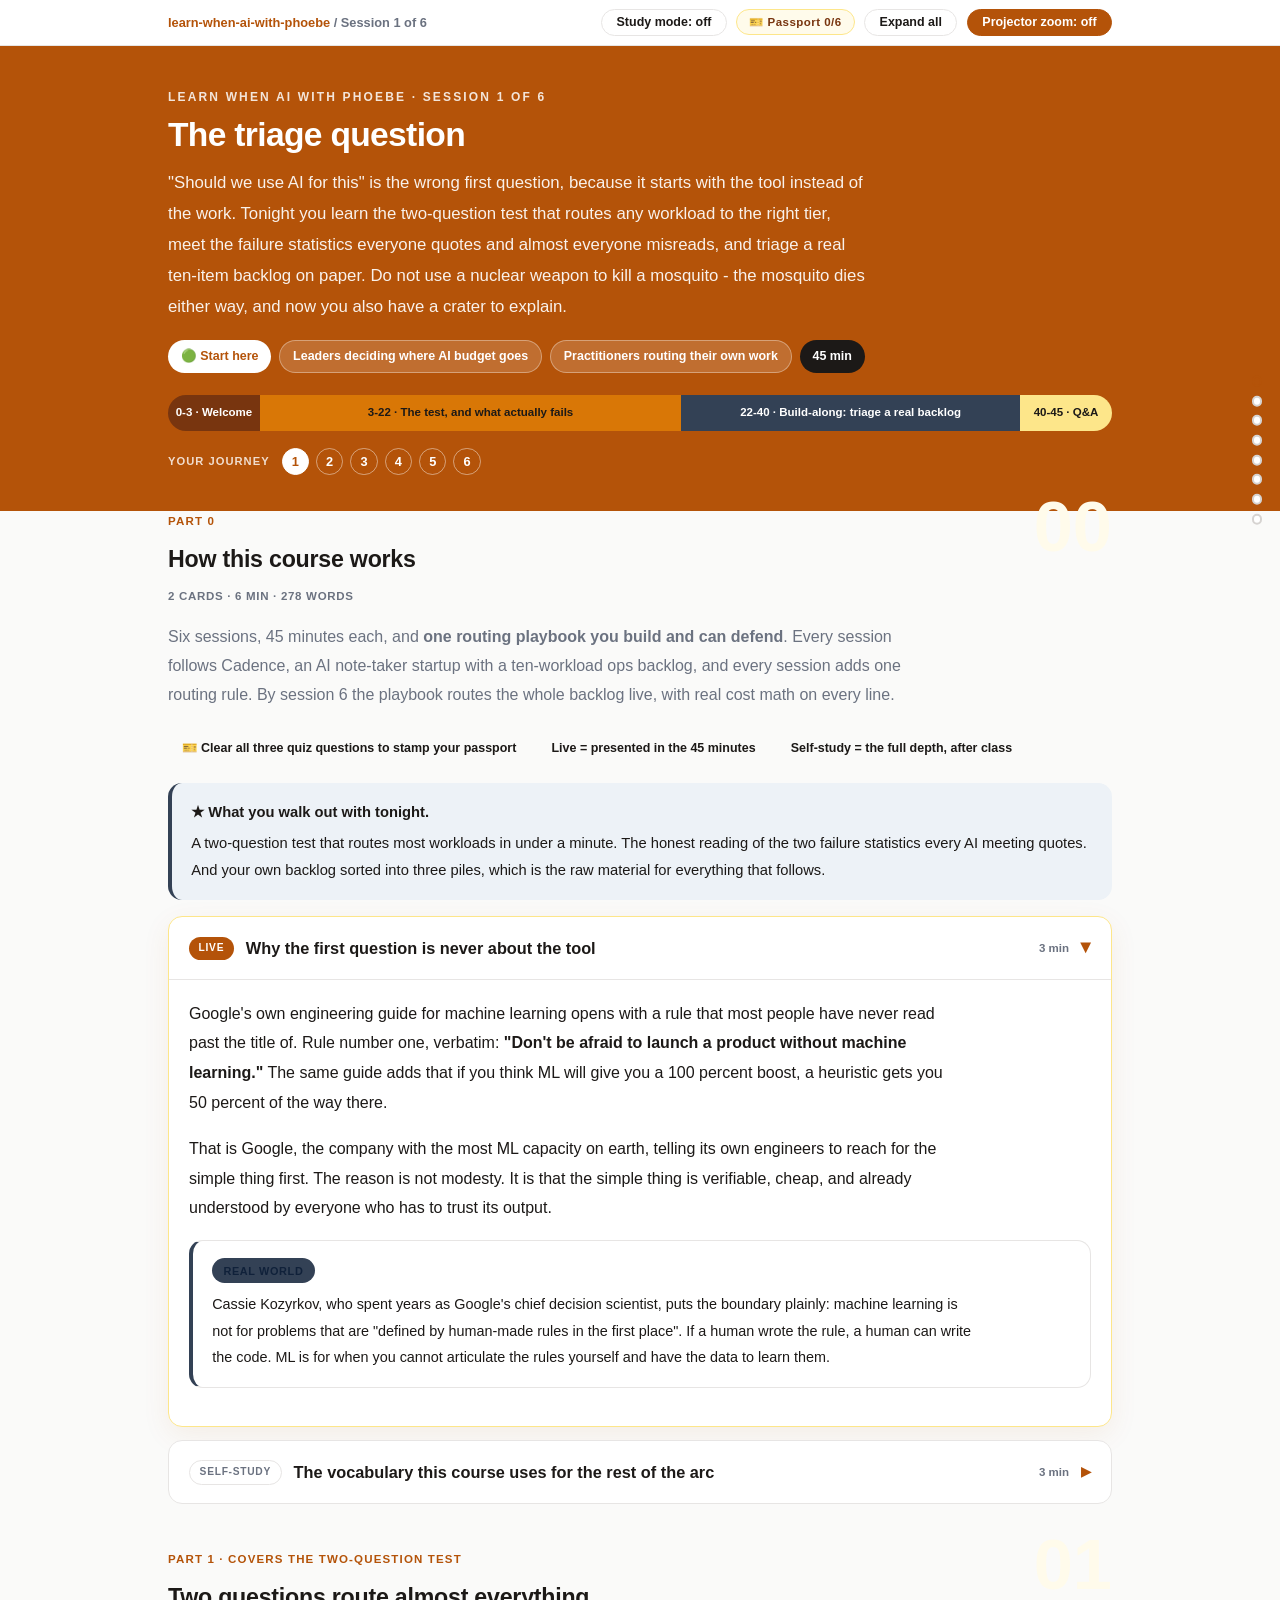
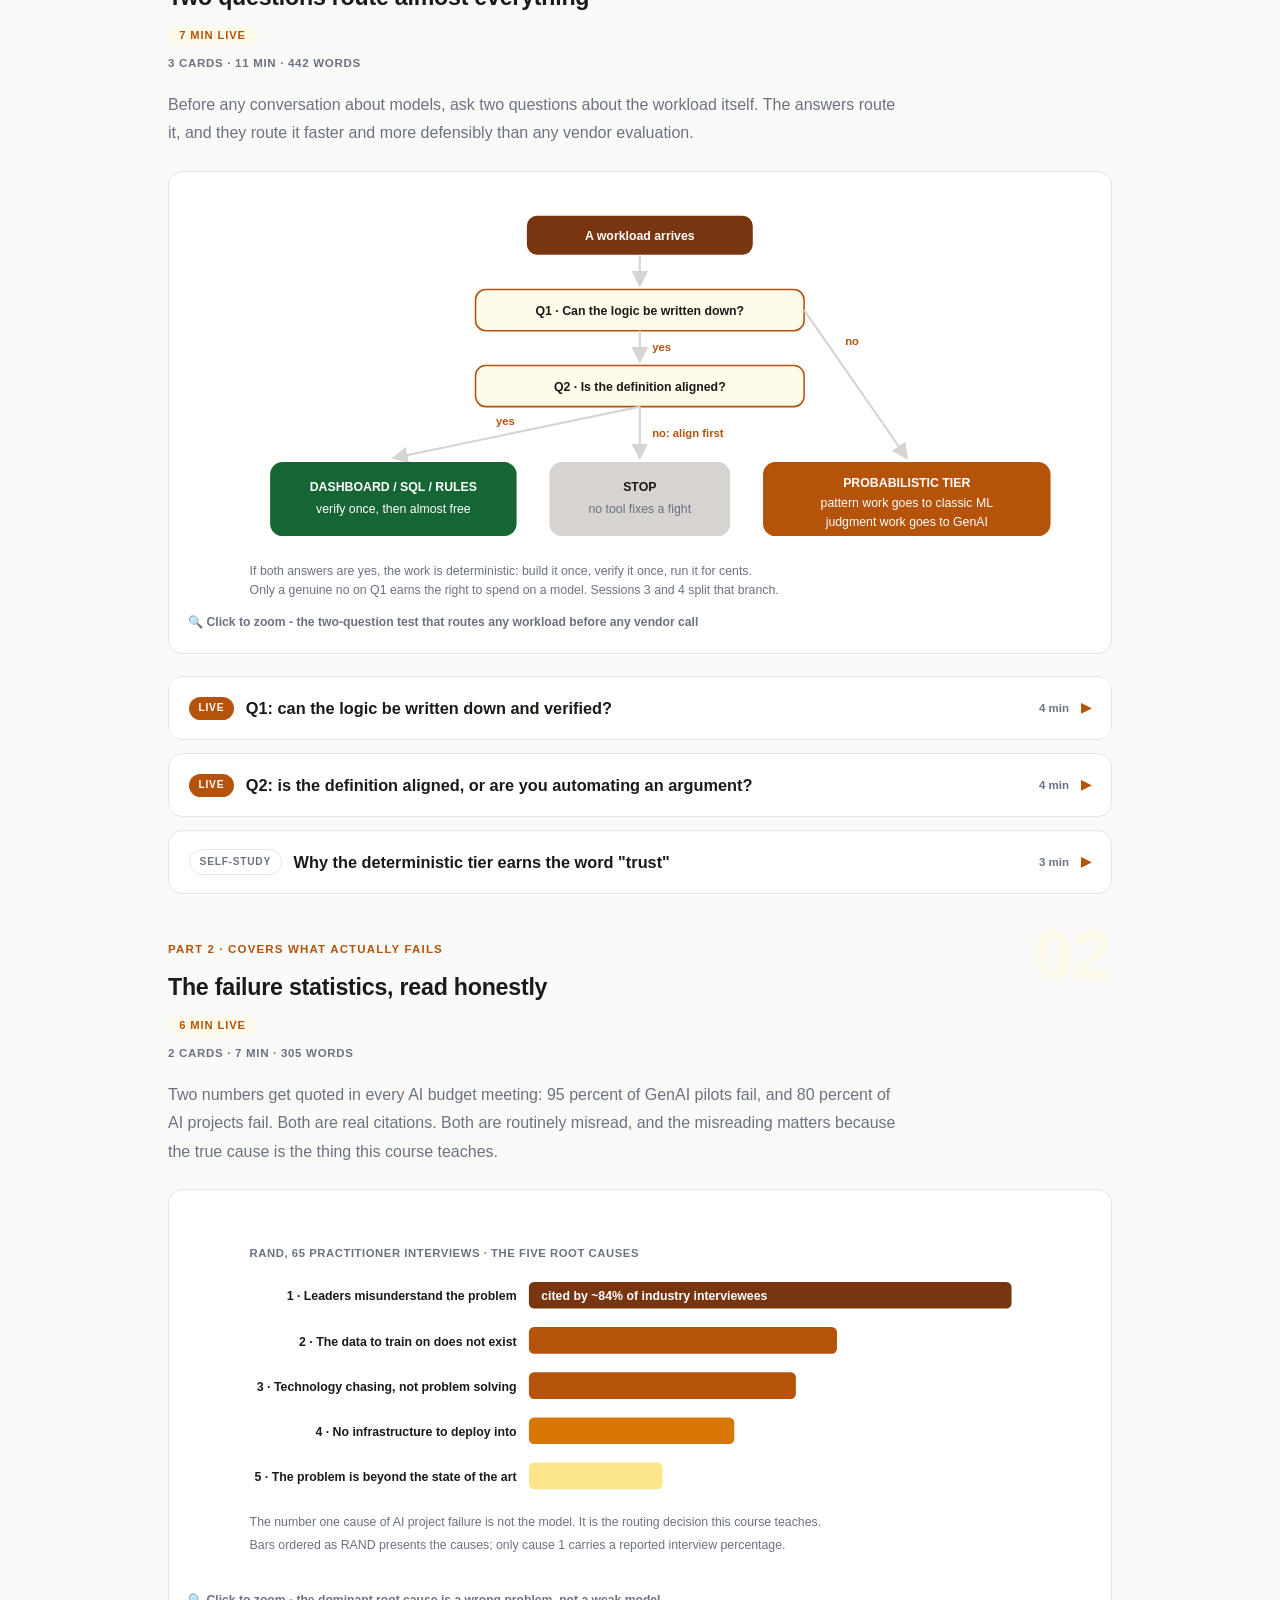
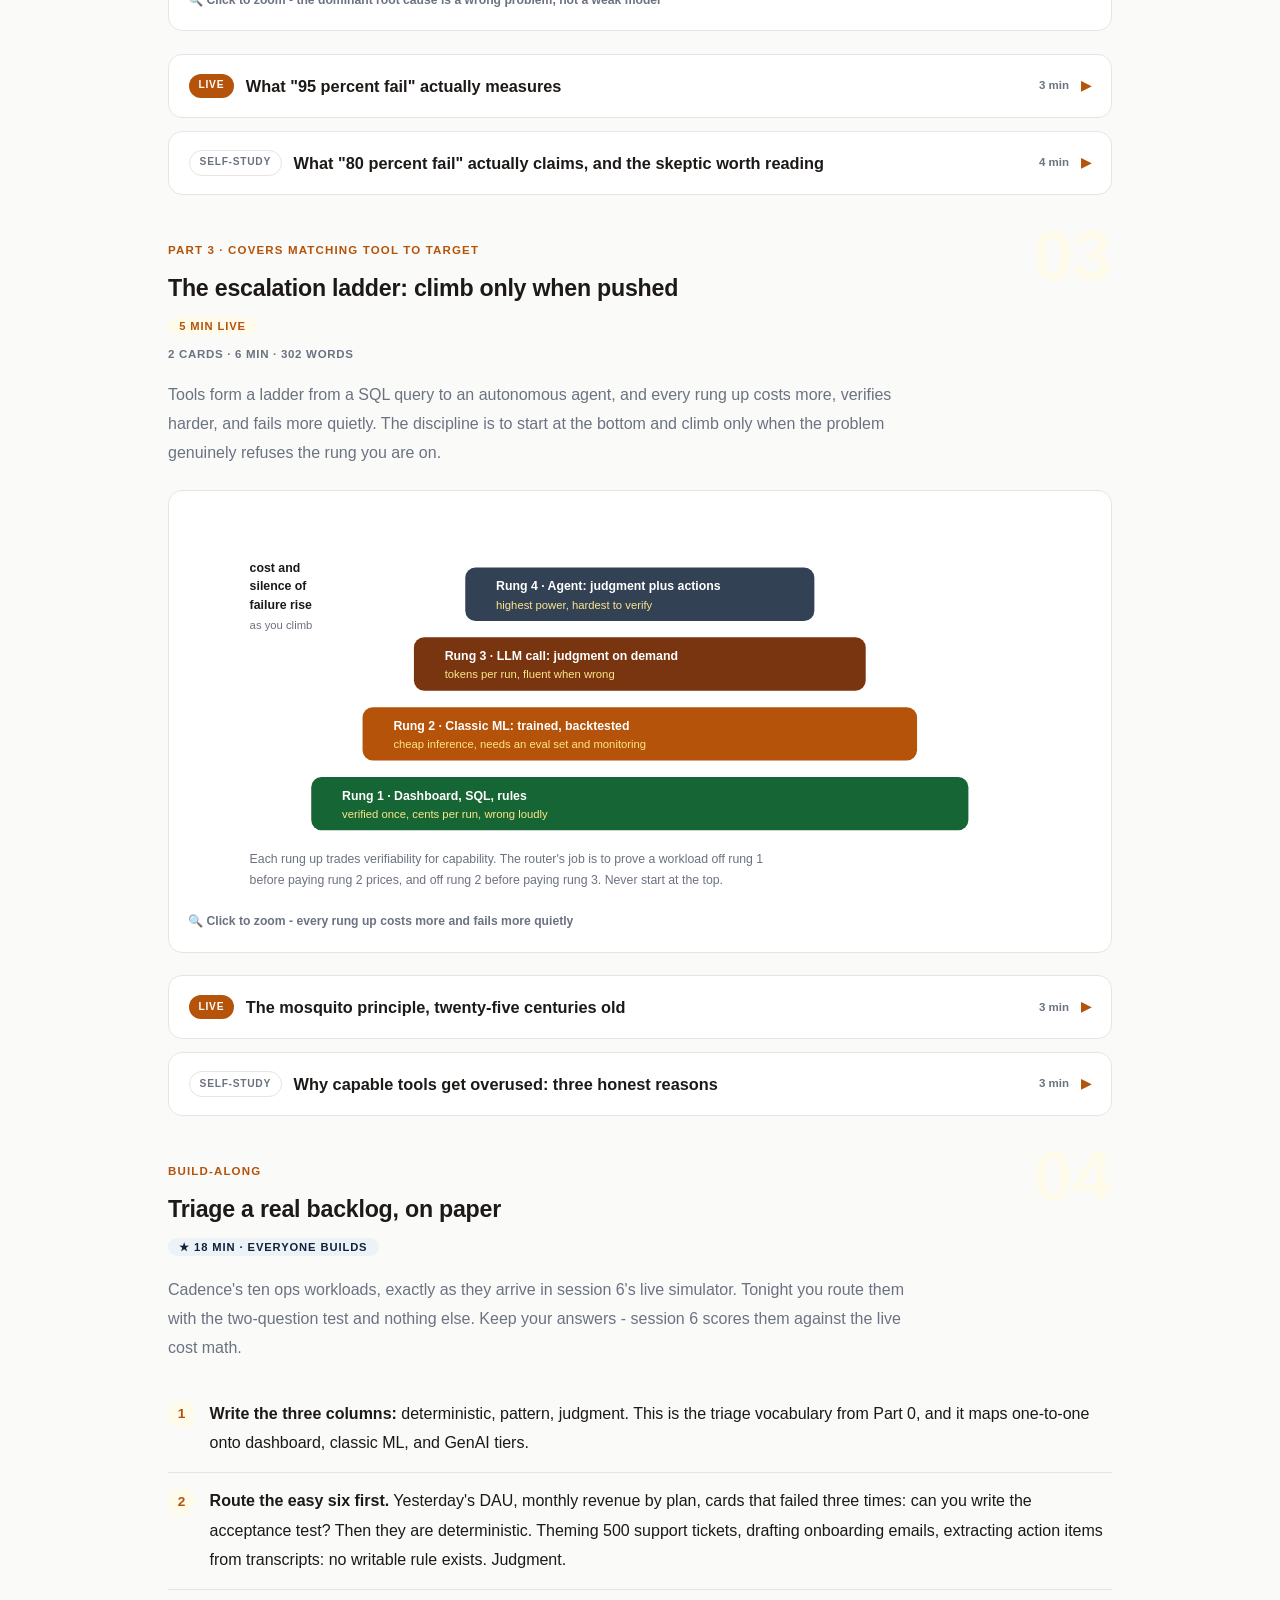
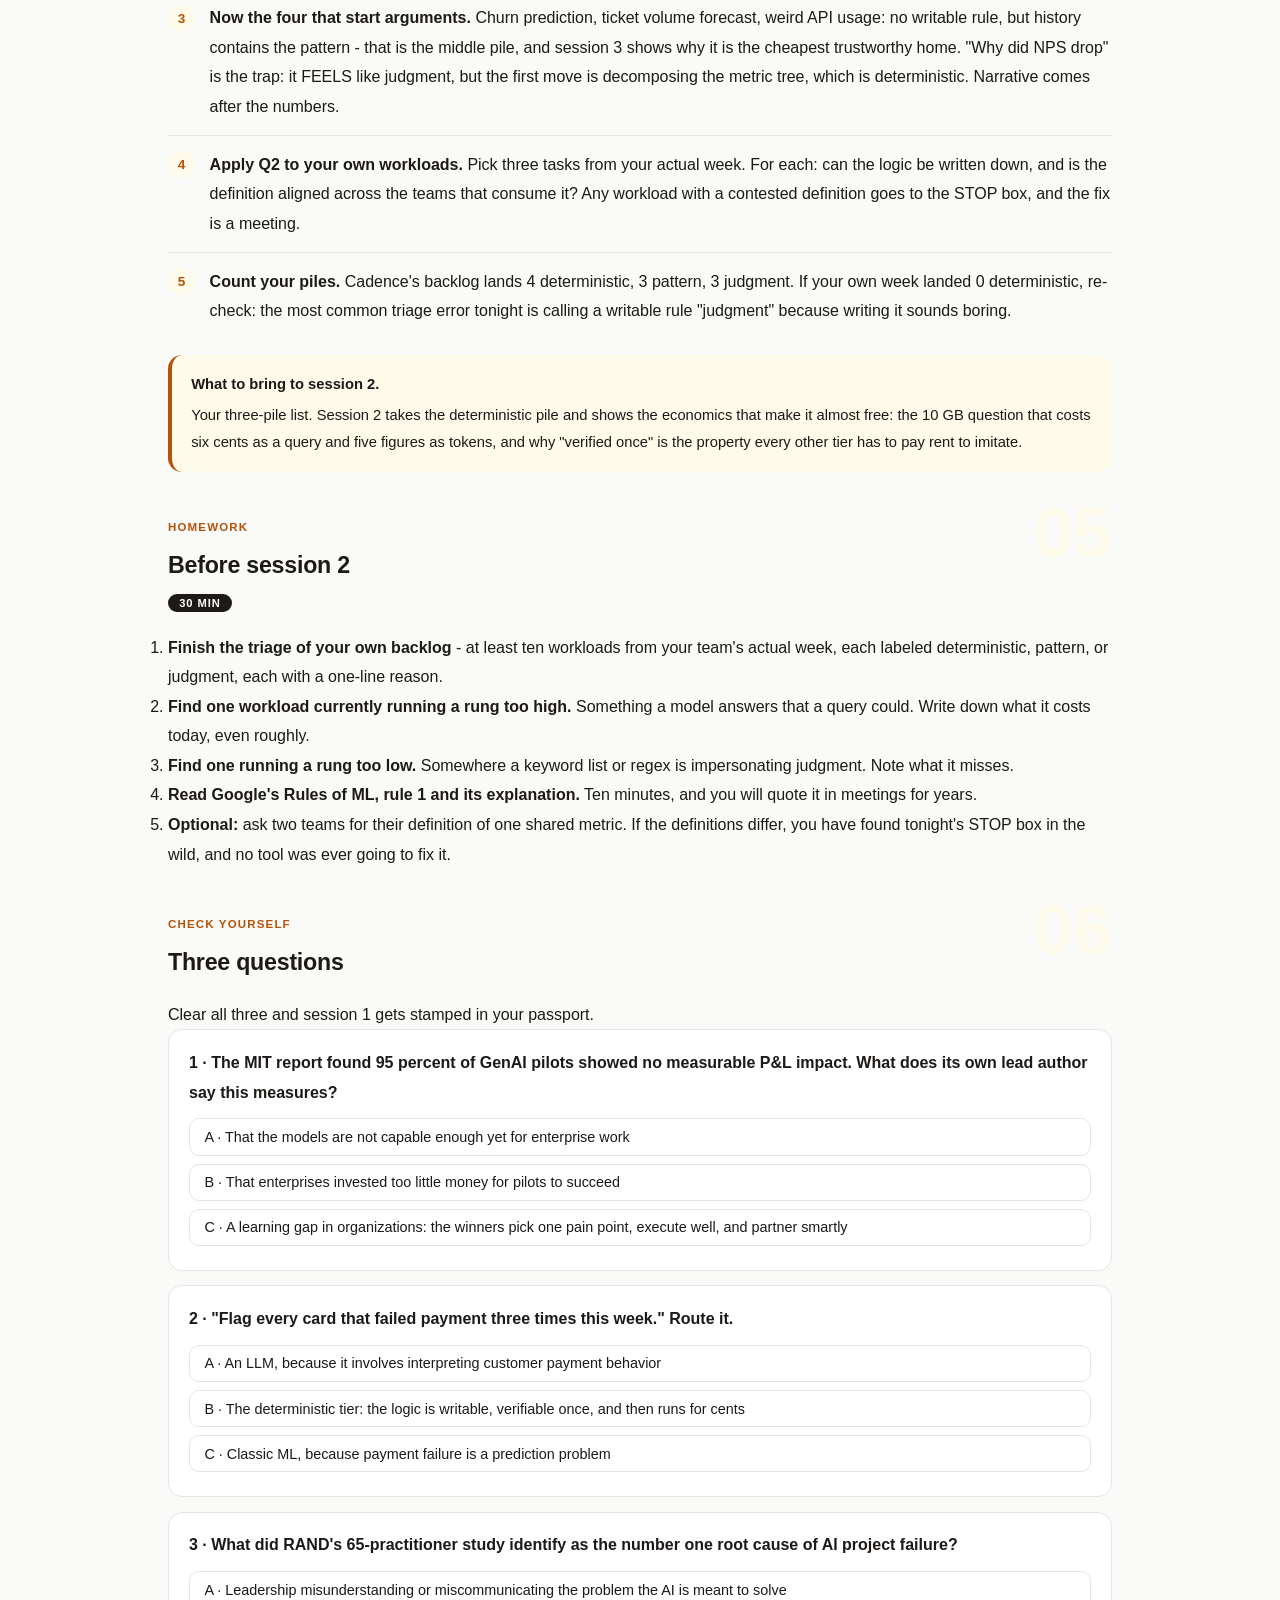
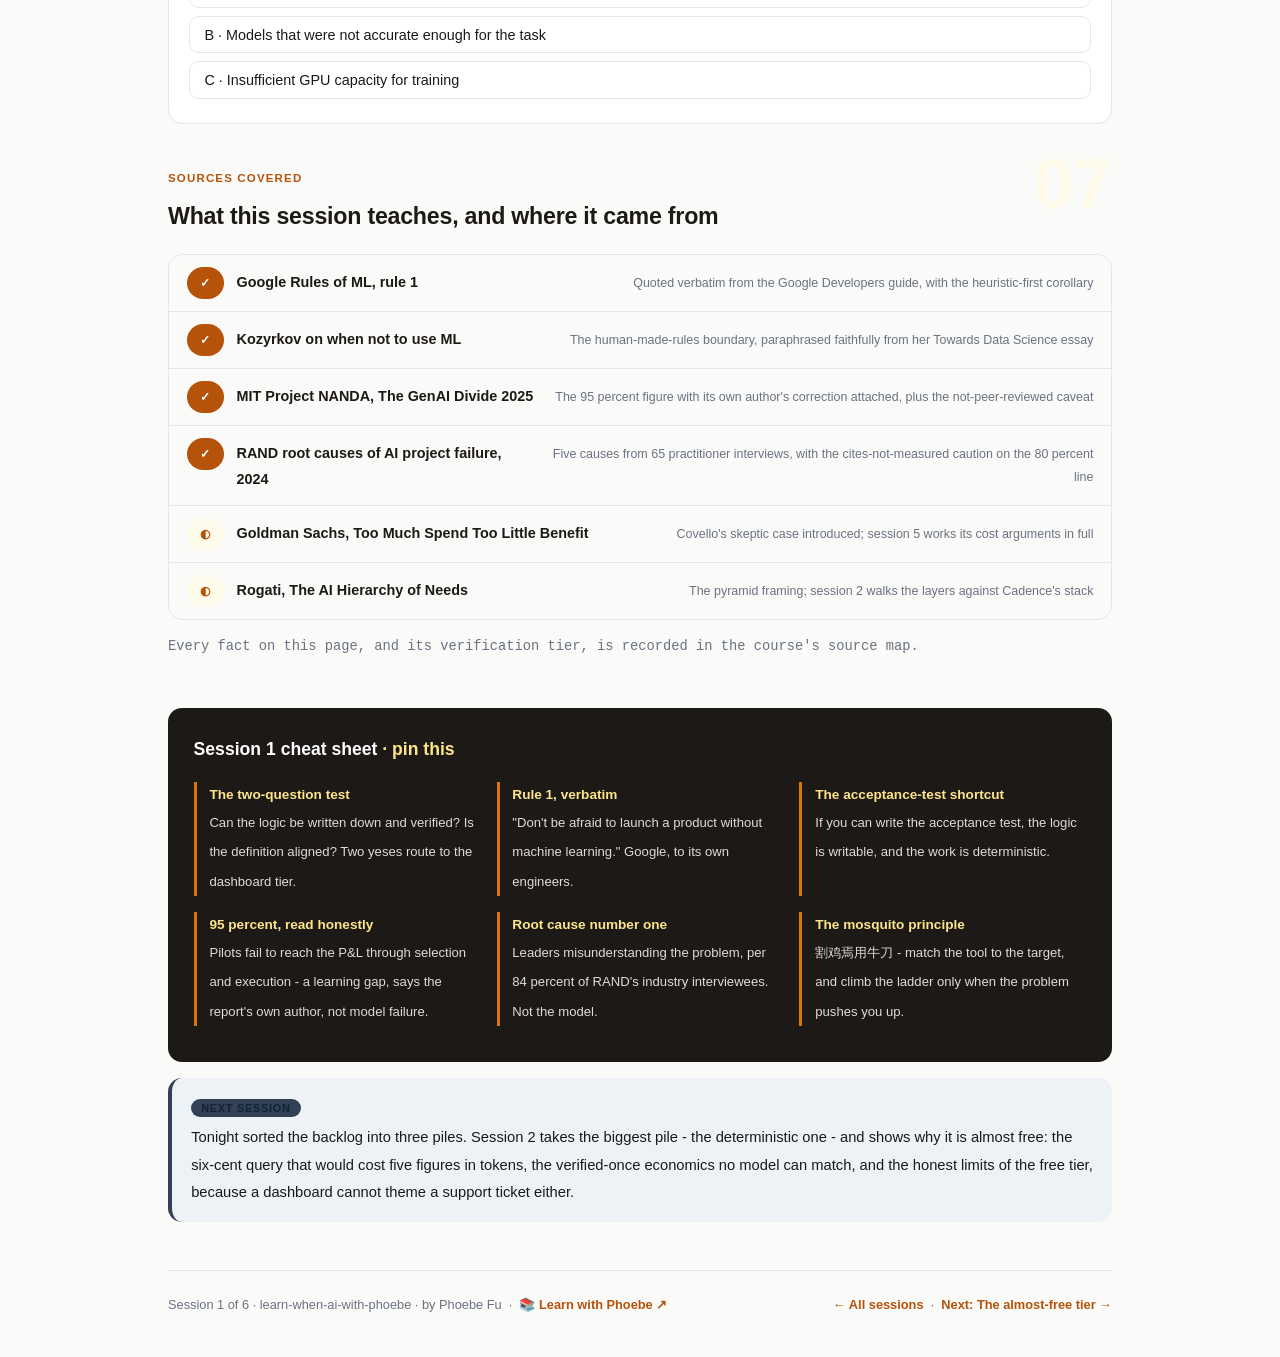
==== commit b380a327: "Session pages: remove the internal source-map path A session page is a page a learner reads, so a bu" ====
--- a/courses/01-the-triage-question.html
+++ b/courses/01-the-triage-question.html
@@ -391,7 +391,7 @@
       <div class="covered-row"><span class="status pill light">◐</span><span class="name">Goldman Sachs, Too Much Spend Too Little Benefit</span><span class="note">Covello's skeptic case introduced; session 5 works its cost arguments in full</span></div>
       <div class="covered-row"><span class="status pill light">◐</span><span class="name">Rogati, The AI Hierarchy of Needs</span><span class="note">The pyramid framing; session 2 walks the layers against Cadence's stack</span></div>
     </div>
-    <p class="mono" style="margin-top:14px">Full source map with every URL and every honesty caveat: <span class="mono">materials/official-course-map.md</span> in this repo.</p>
+    <p class="mono" style="margin-top:14px">Every fact on this page, and its verification tier, is recorded in the course's source map.</p>
   </section>
 
   <!-- ============ CHEAT SHEET ============ -->
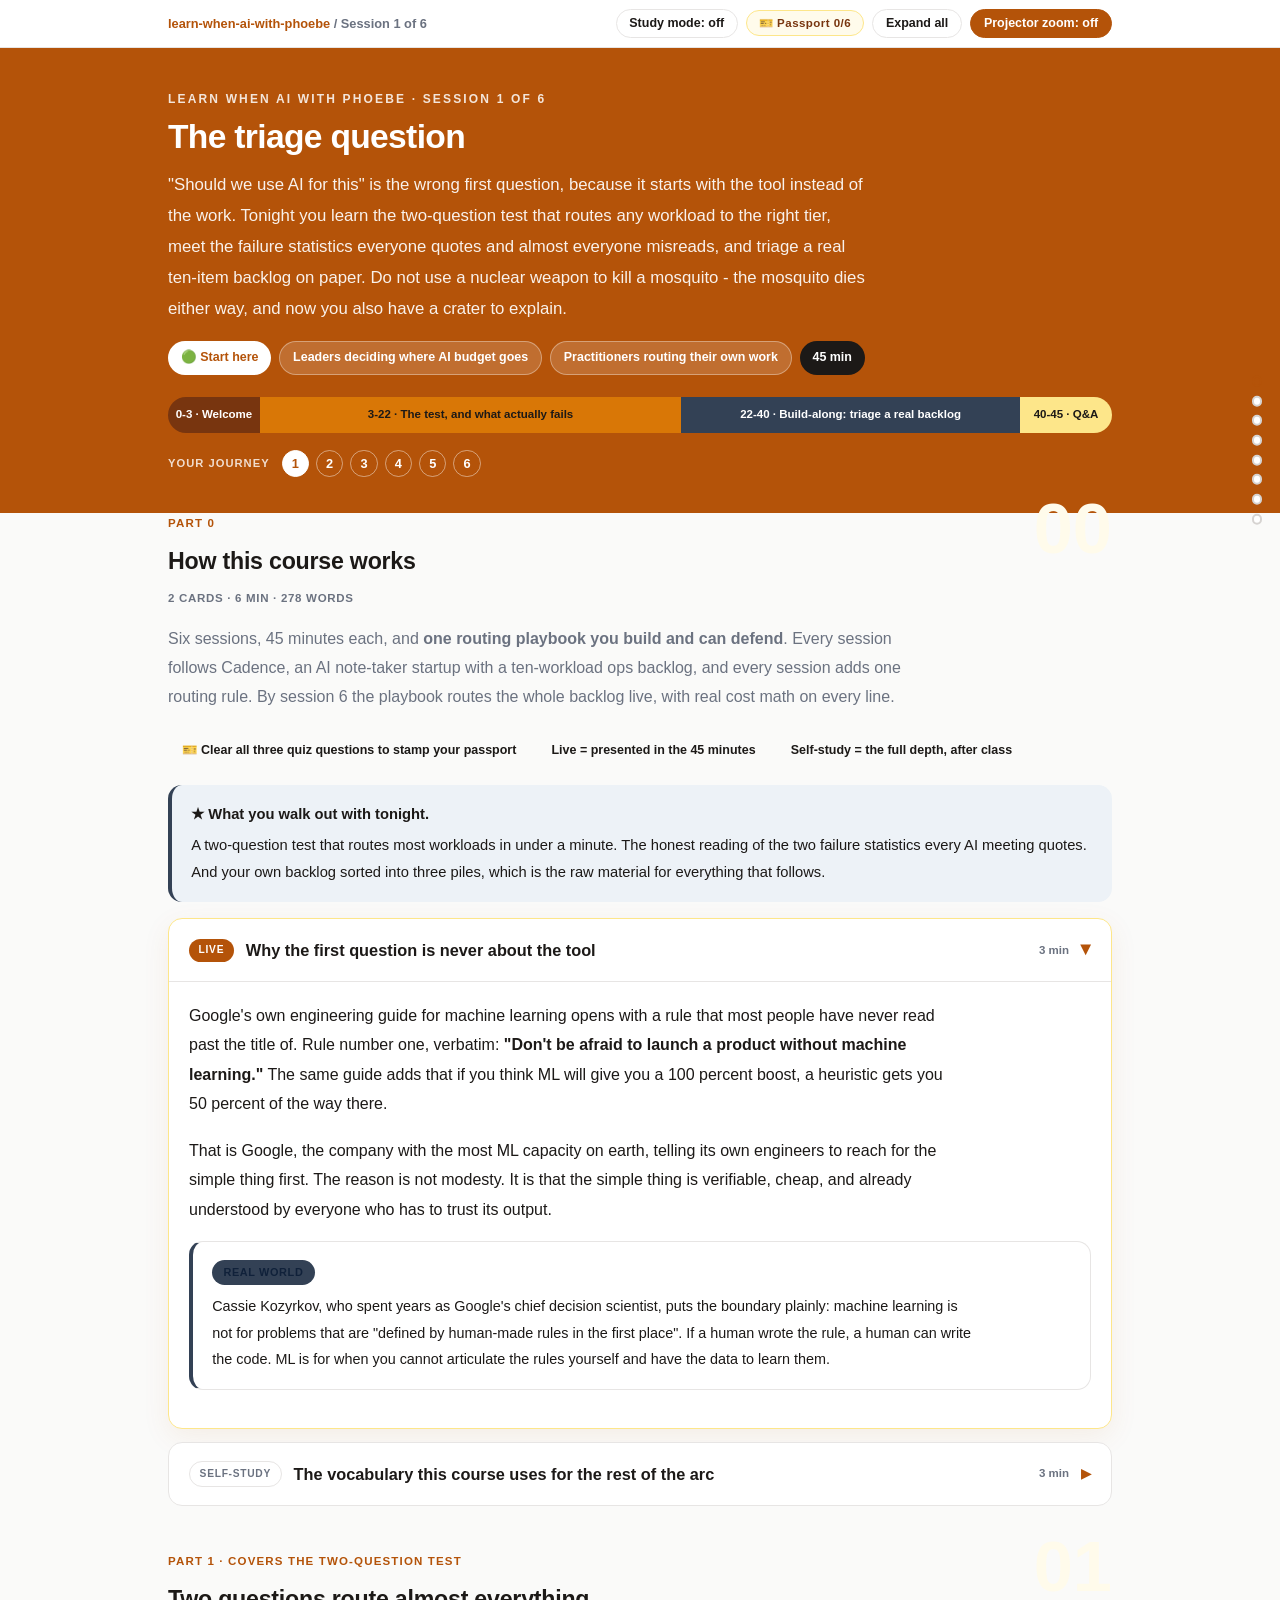
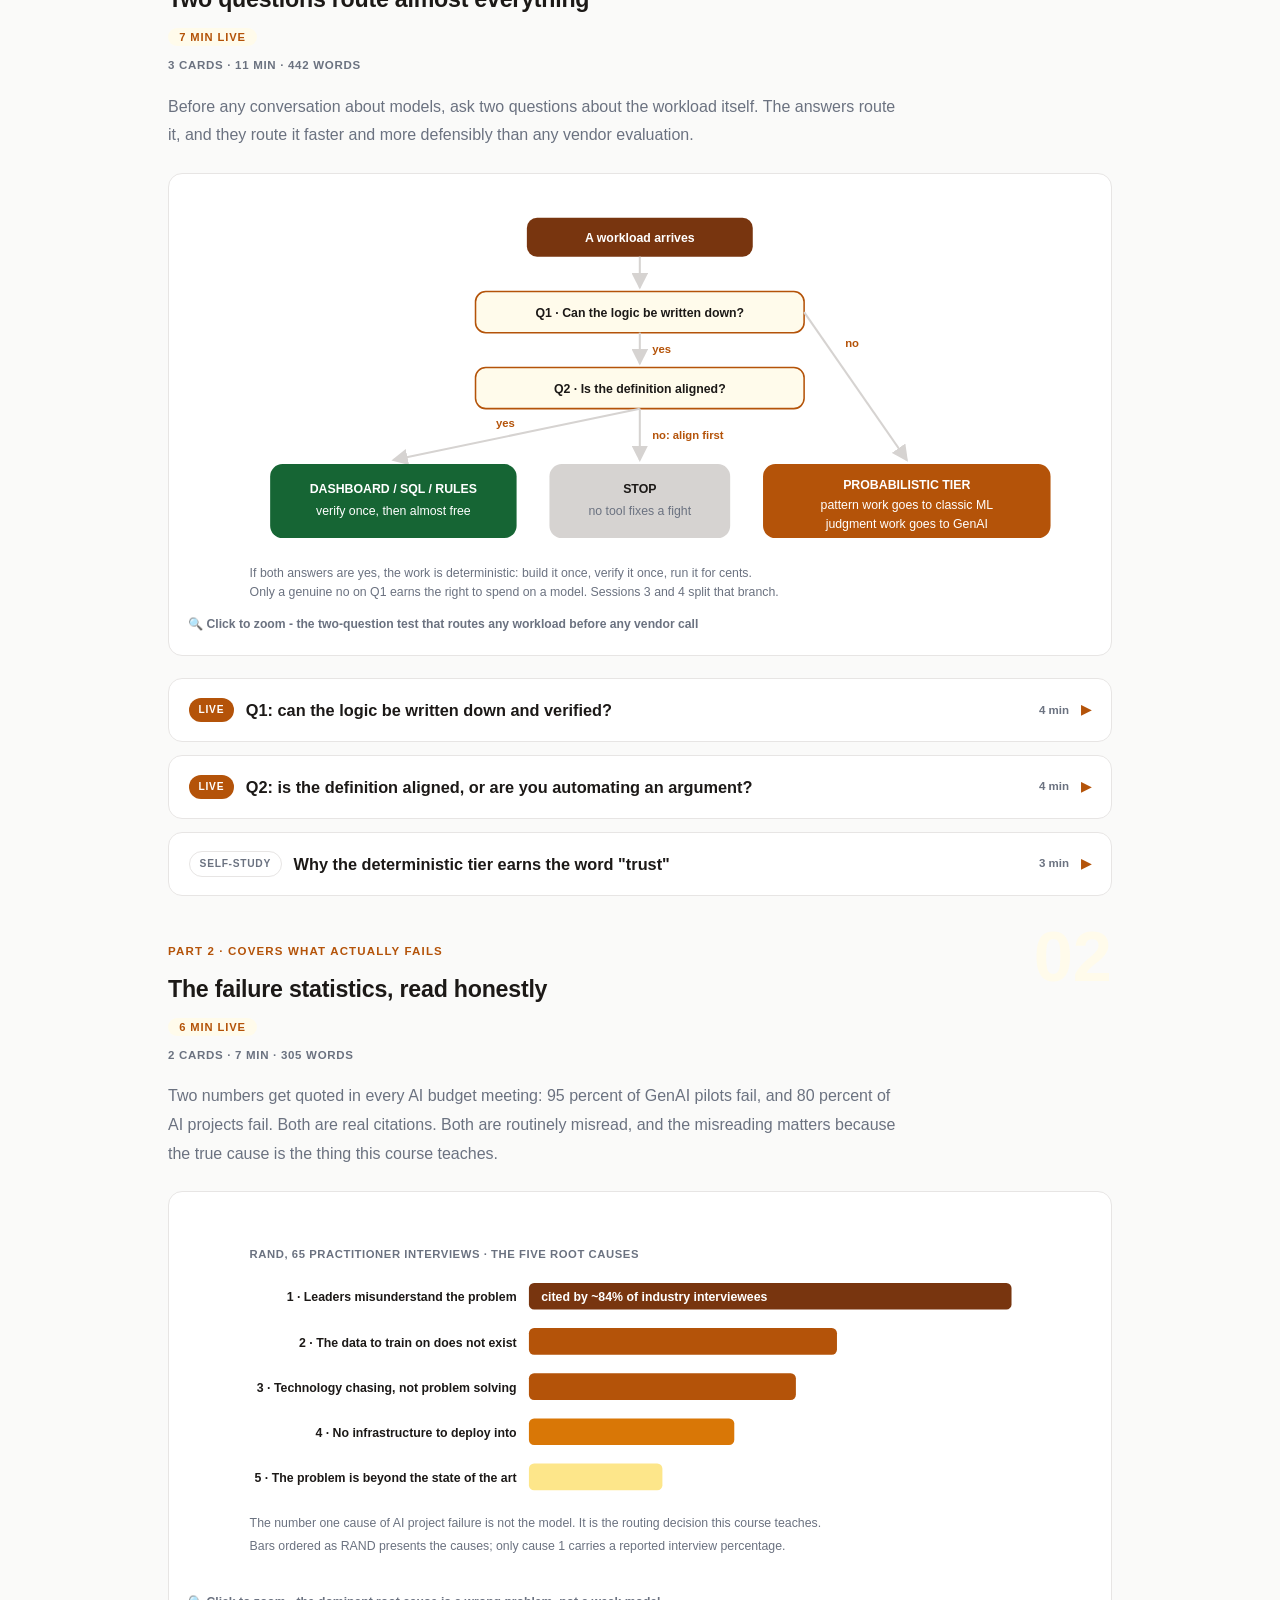
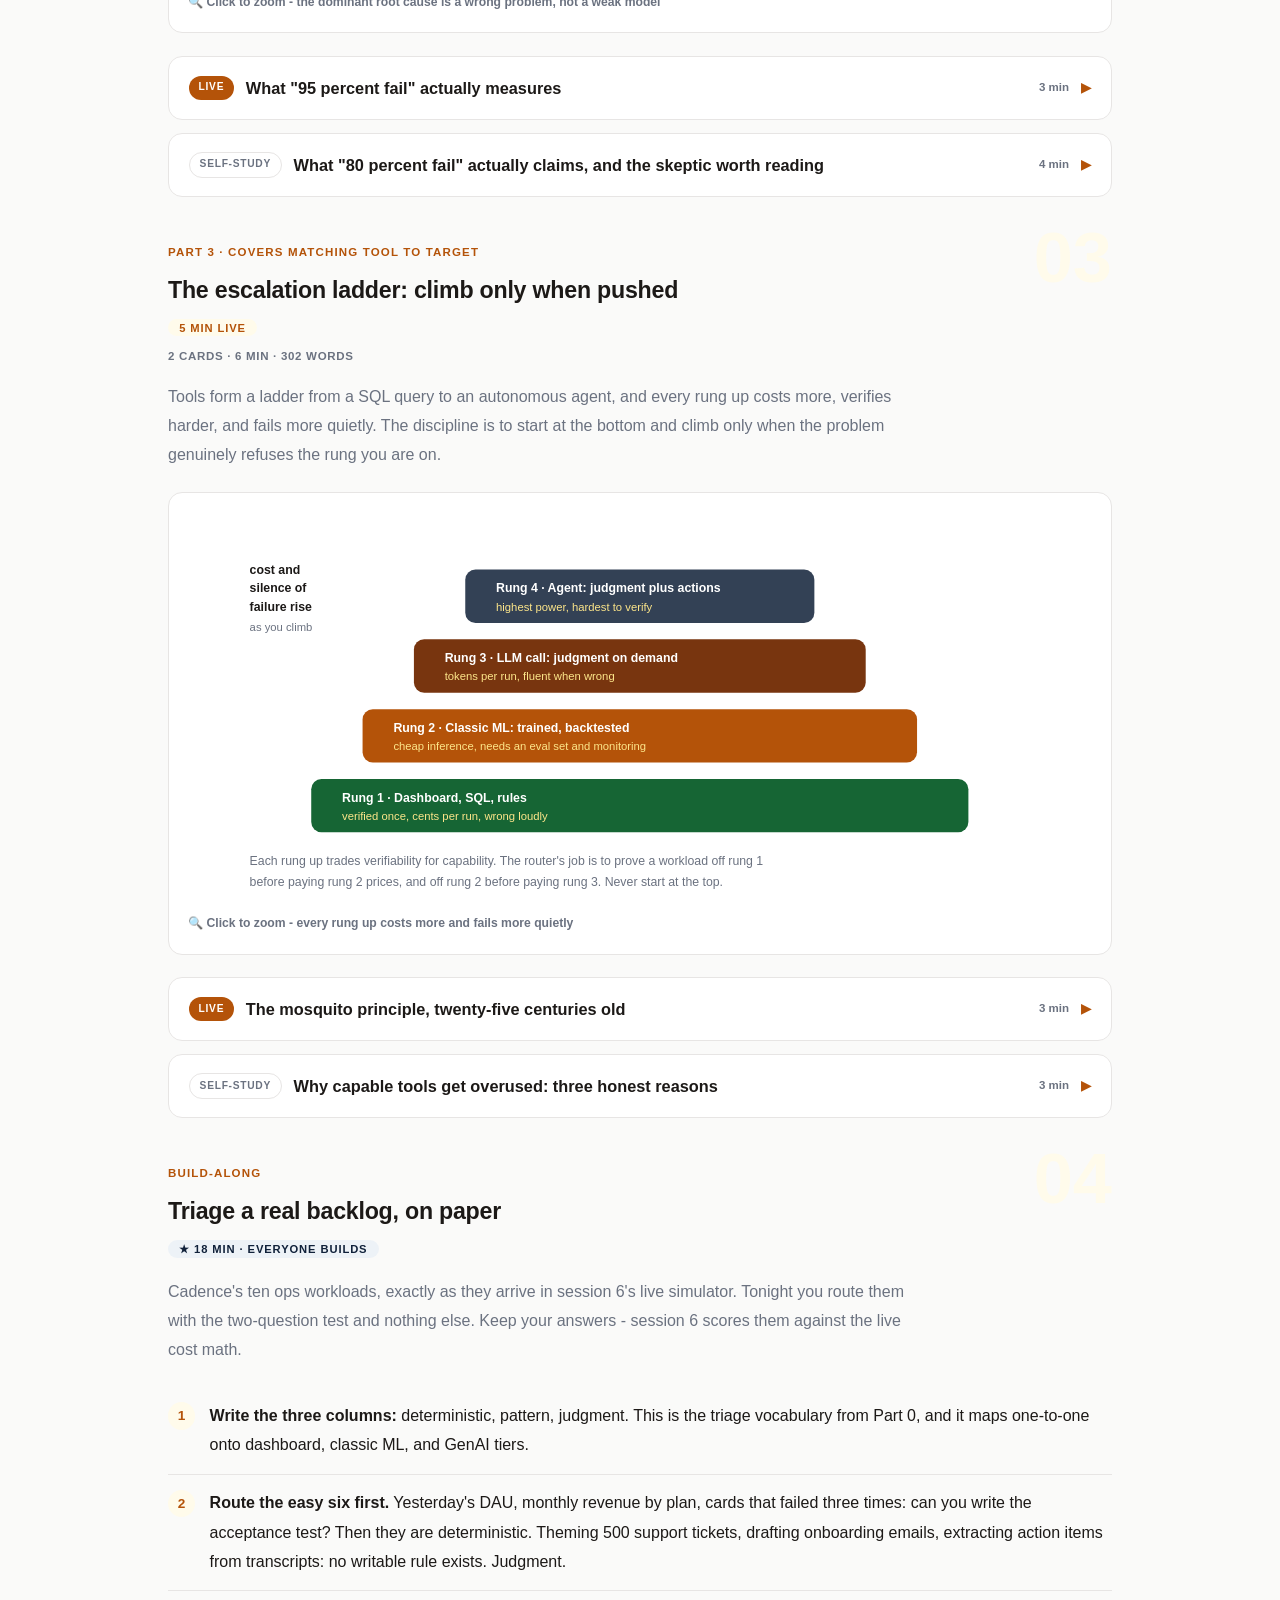
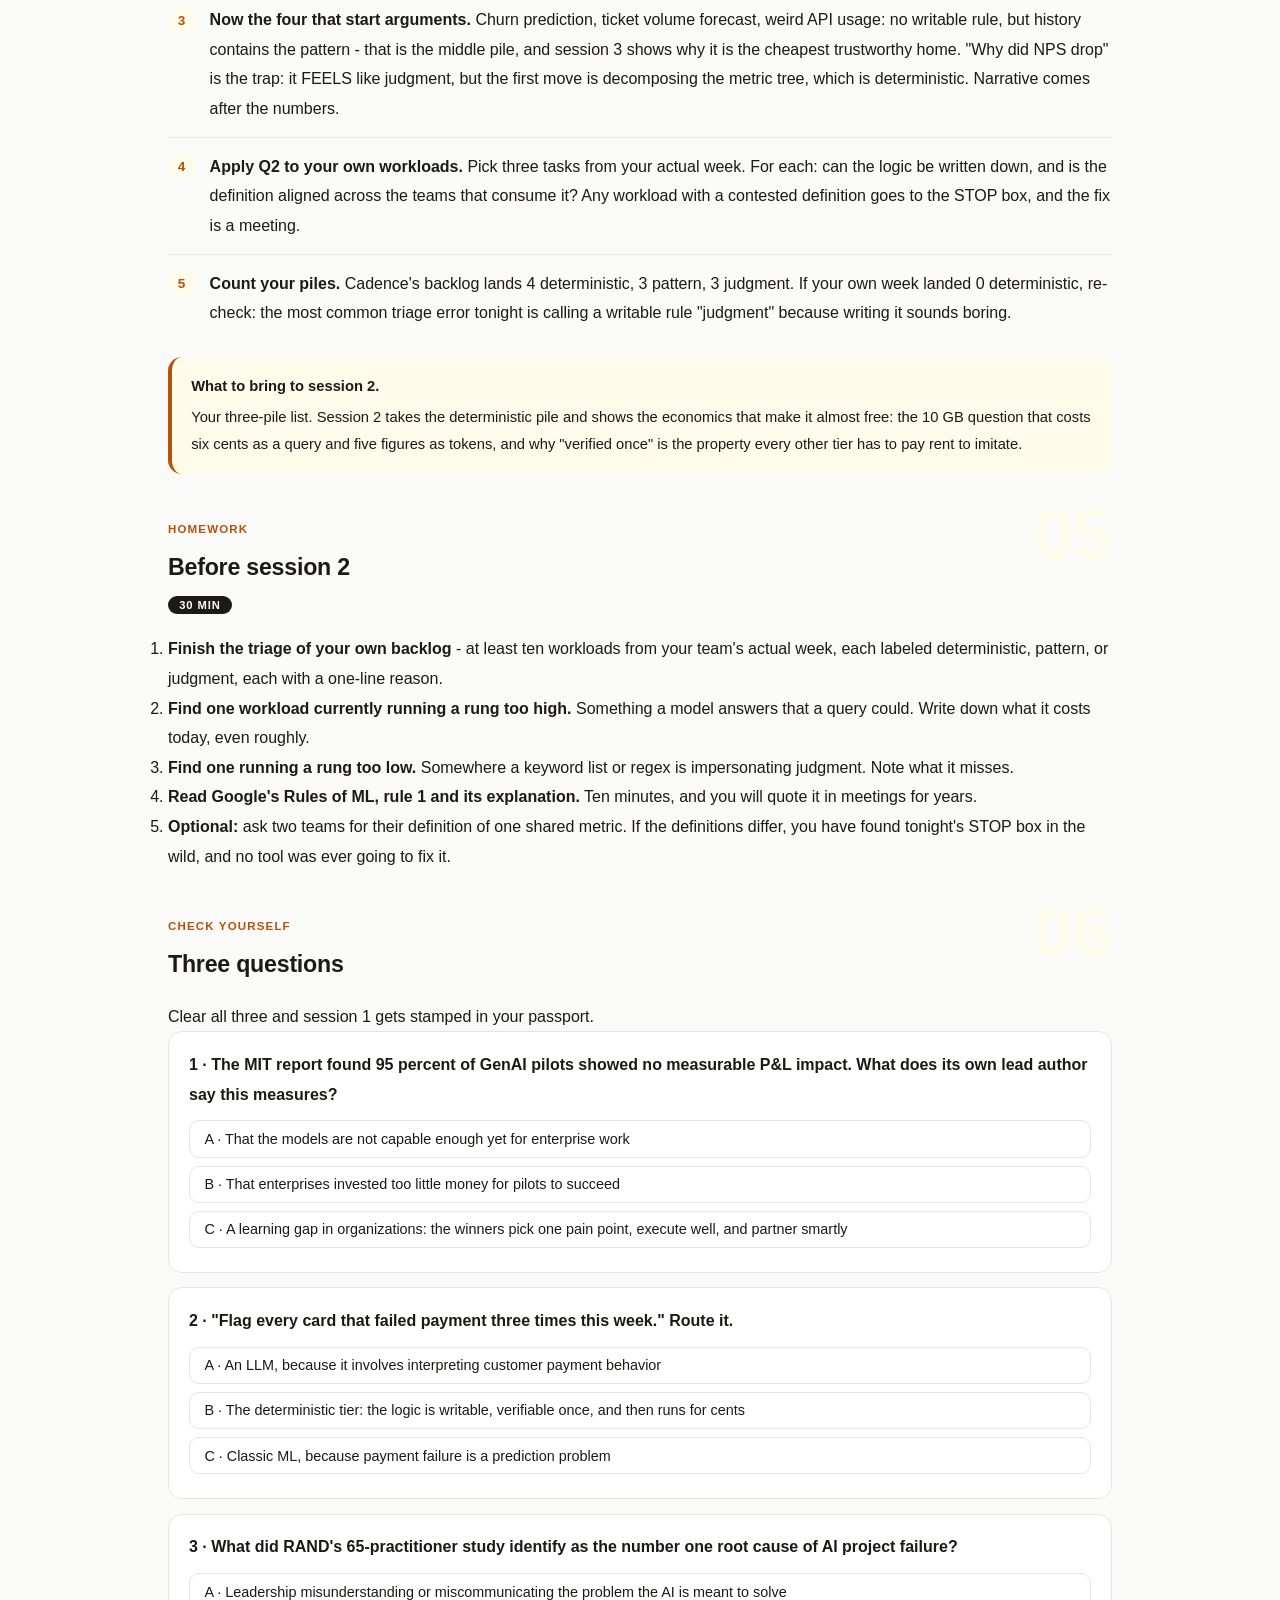
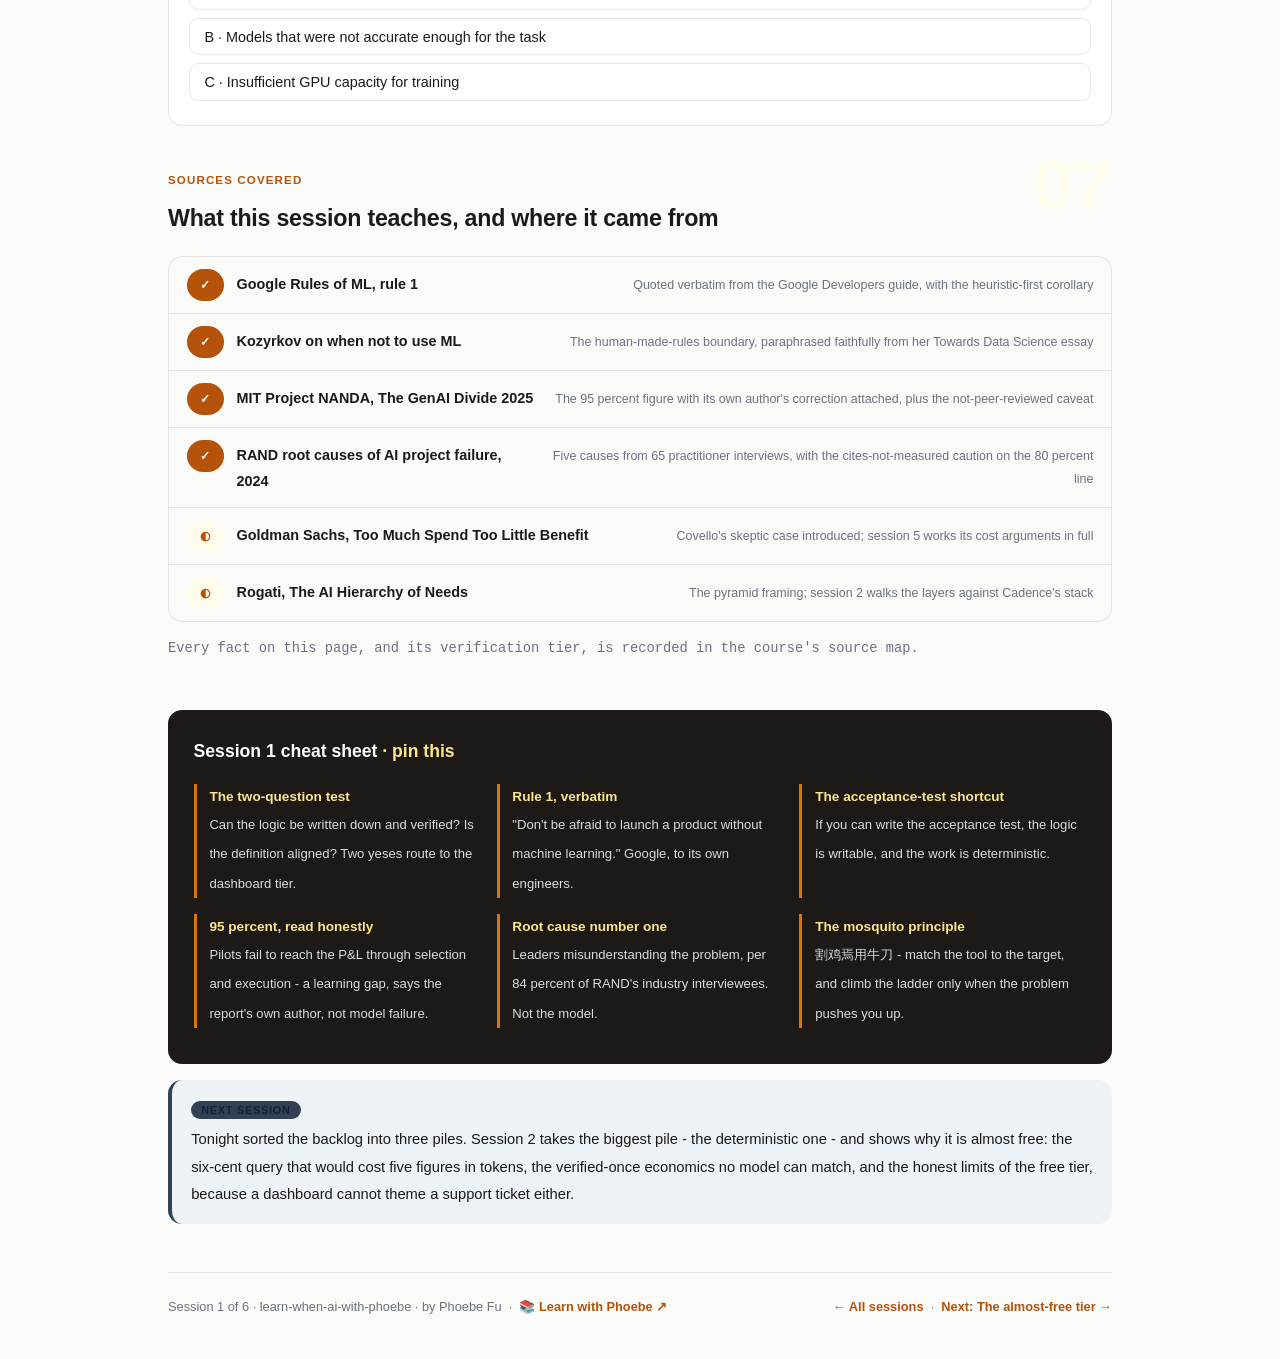
==== commit 579626bd: "Layout: code boxes stack under step text; toolbar is one row Shared-template defect, live estate-wid" ====
--- a/courses/01-the-triage-question.html
+++ b/courses/01-the-triage-question.html
@@ -19,7 +19,7 @@
 <meta name="twitter:image" content="https://phoebefu6.github.io/learn-when-ai-with-phoebe/assets/og-cover.png">
 <!-- social:end -->
 <title>Session 1 · The triage question - learn when ai with phoebe</title>
-<link rel="stylesheet" href="../assets/style.css?v=1">
+<link rel="stylesheet" href="../assets/style.css?v=3">
 </head>
 <body>
 
--- a/assets/style.css
+++ b/assets/style.css
@@ -86,8 +86,9 @@
   border-bottom: 1px solid var(--hairline);
   padding: .55rem 0;
 }
-.toolbar .wrap { display: flex; align-items: center; gap: .6rem; }
-.toolbar .crumb { font-size: .8rem; color: var(--muted); font-weight: 600; margin-right: auto; }
+.toolbar .wrap { display: flex; align-items: center; gap: .5rem; flex-wrap: nowrap; }
+.toolbar .crumb { font-size: .8rem; color: var(--muted); font-weight: 600; margin-right: auto; min-width: 0; white-space: nowrap; overflow: hidden; text-overflow: ellipsis; }
+.toolbar .btn { white-space: nowrap; flex: none; padding: .38rem .8rem; font-size: .78rem; line-height: 1.2; }
 .toolbar .crumb a { color: var(--indigo); text-decoration: none; }
 .btn {
   border: 1px solid var(--hairline);
@@ -287,11 +288,15 @@
 /* ---------- demo steps ---------- */
 .steps { counter-reset: step; margin: .6rem 0 1rem; }
 .step {
-  display: flex;
-  gap: .9rem;
+  display: grid;
+  grid-template-columns: max-content minmax(0, 1fr);
+  column-gap: .9rem;
+  row-gap: .2rem;
   padding: .85rem 0;
   border-bottom: .5px solid var(--hairline);
 }
+.step > * { grid-column: 2; min-width: 0; }
+.step > .prompt-box { margin: .8rem 0 .4rem; }
 .step:last-child { border-bottom: none; }
 .step::before {
   counter-increment: step;
@@ -795,7 +800,10 @@
   /* 44px tap targets */
   details.card summary { min-height: 44px; }
   .qopt { min-height: 44px; display: flex; align-items: center; padding: .7rem .9rem; }
-  .toolbar .btn, .pagefoot a { min-height: 44px; display: inline-flex; align-items: center; }
+  .toolbar .btn, .pagefoot a { min-height: 44px; display: inline-flex; align-items: center; justify-content: center; }
+  .toolbar .crumb, .toolbar #zoom-toggle { display: none; }
+  .toolbar .btn { flex: 1 1 0; padding: .3rem .4rem; font-size: .72rem; }
+  table.clean { display: block; overflow-x: auto; -webkit-overflow-scrolling: touch; }
 }
 
 @media (max-width: 640px) {
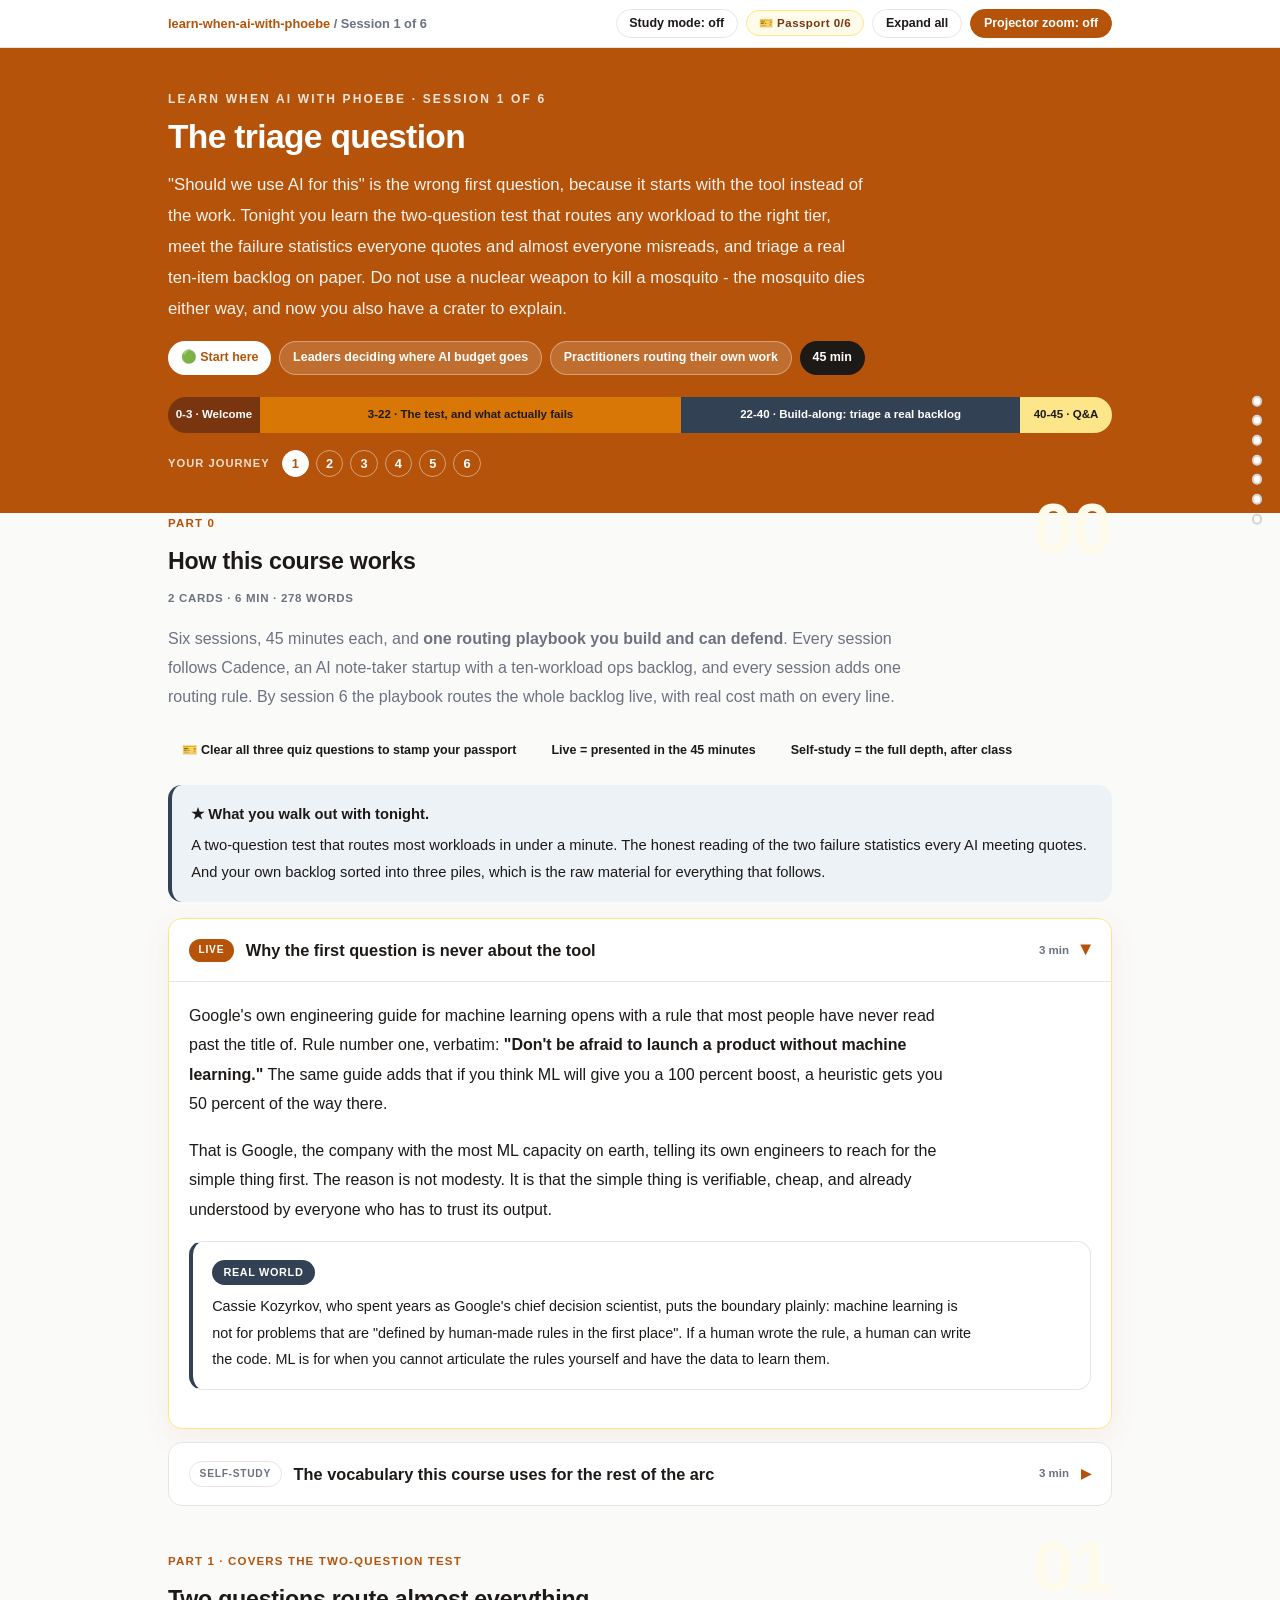
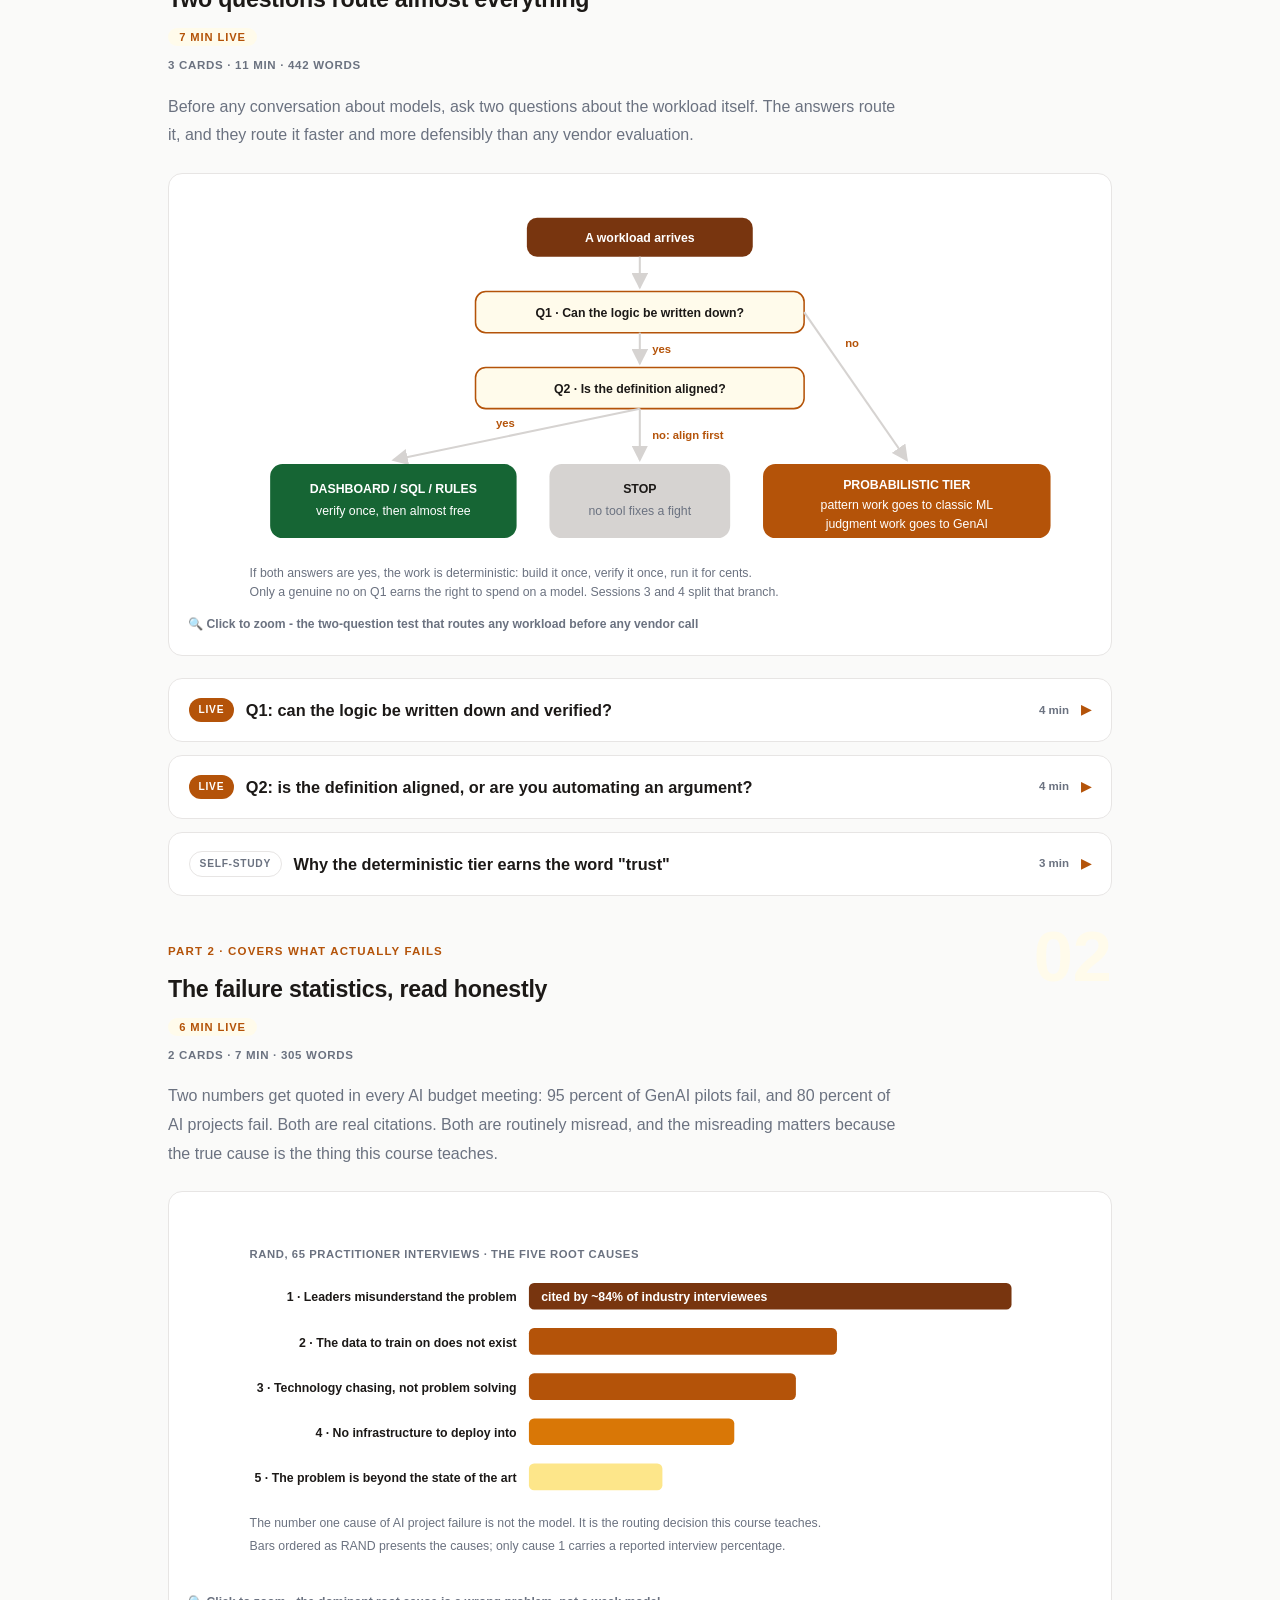
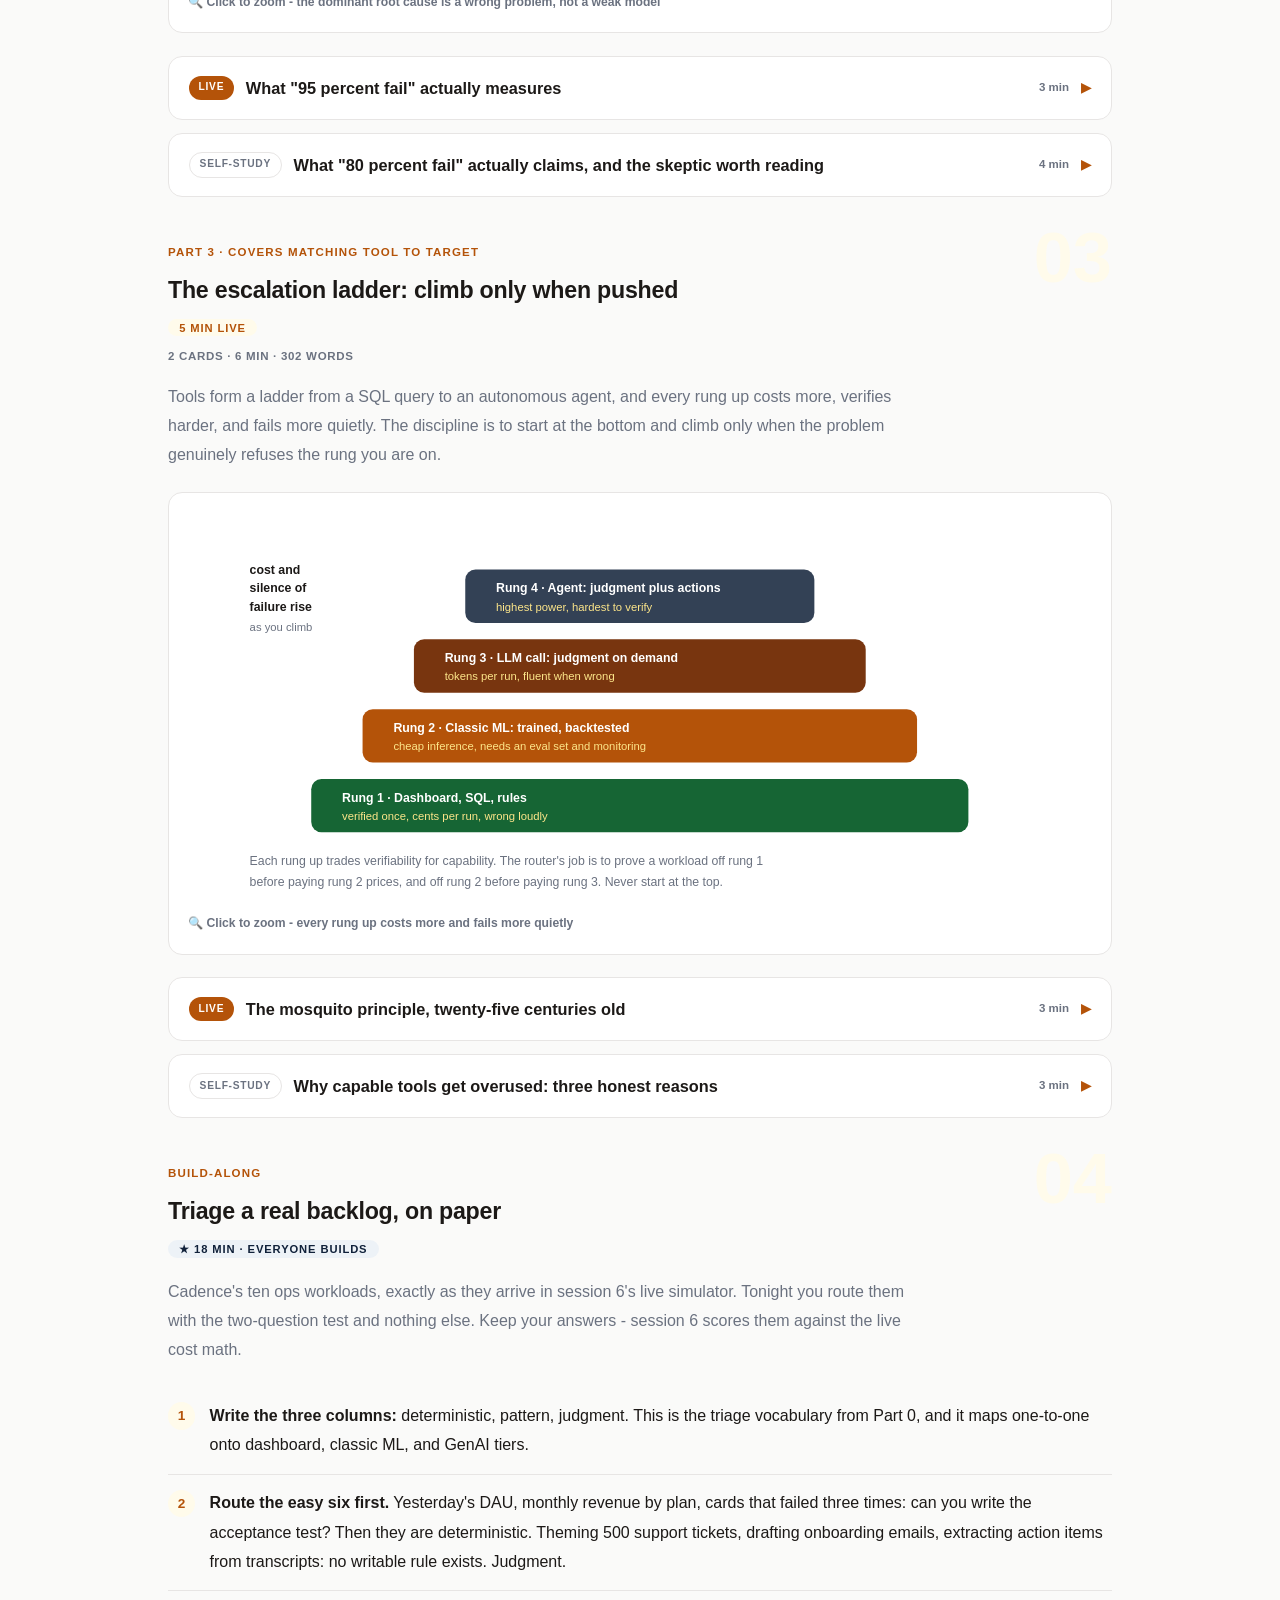
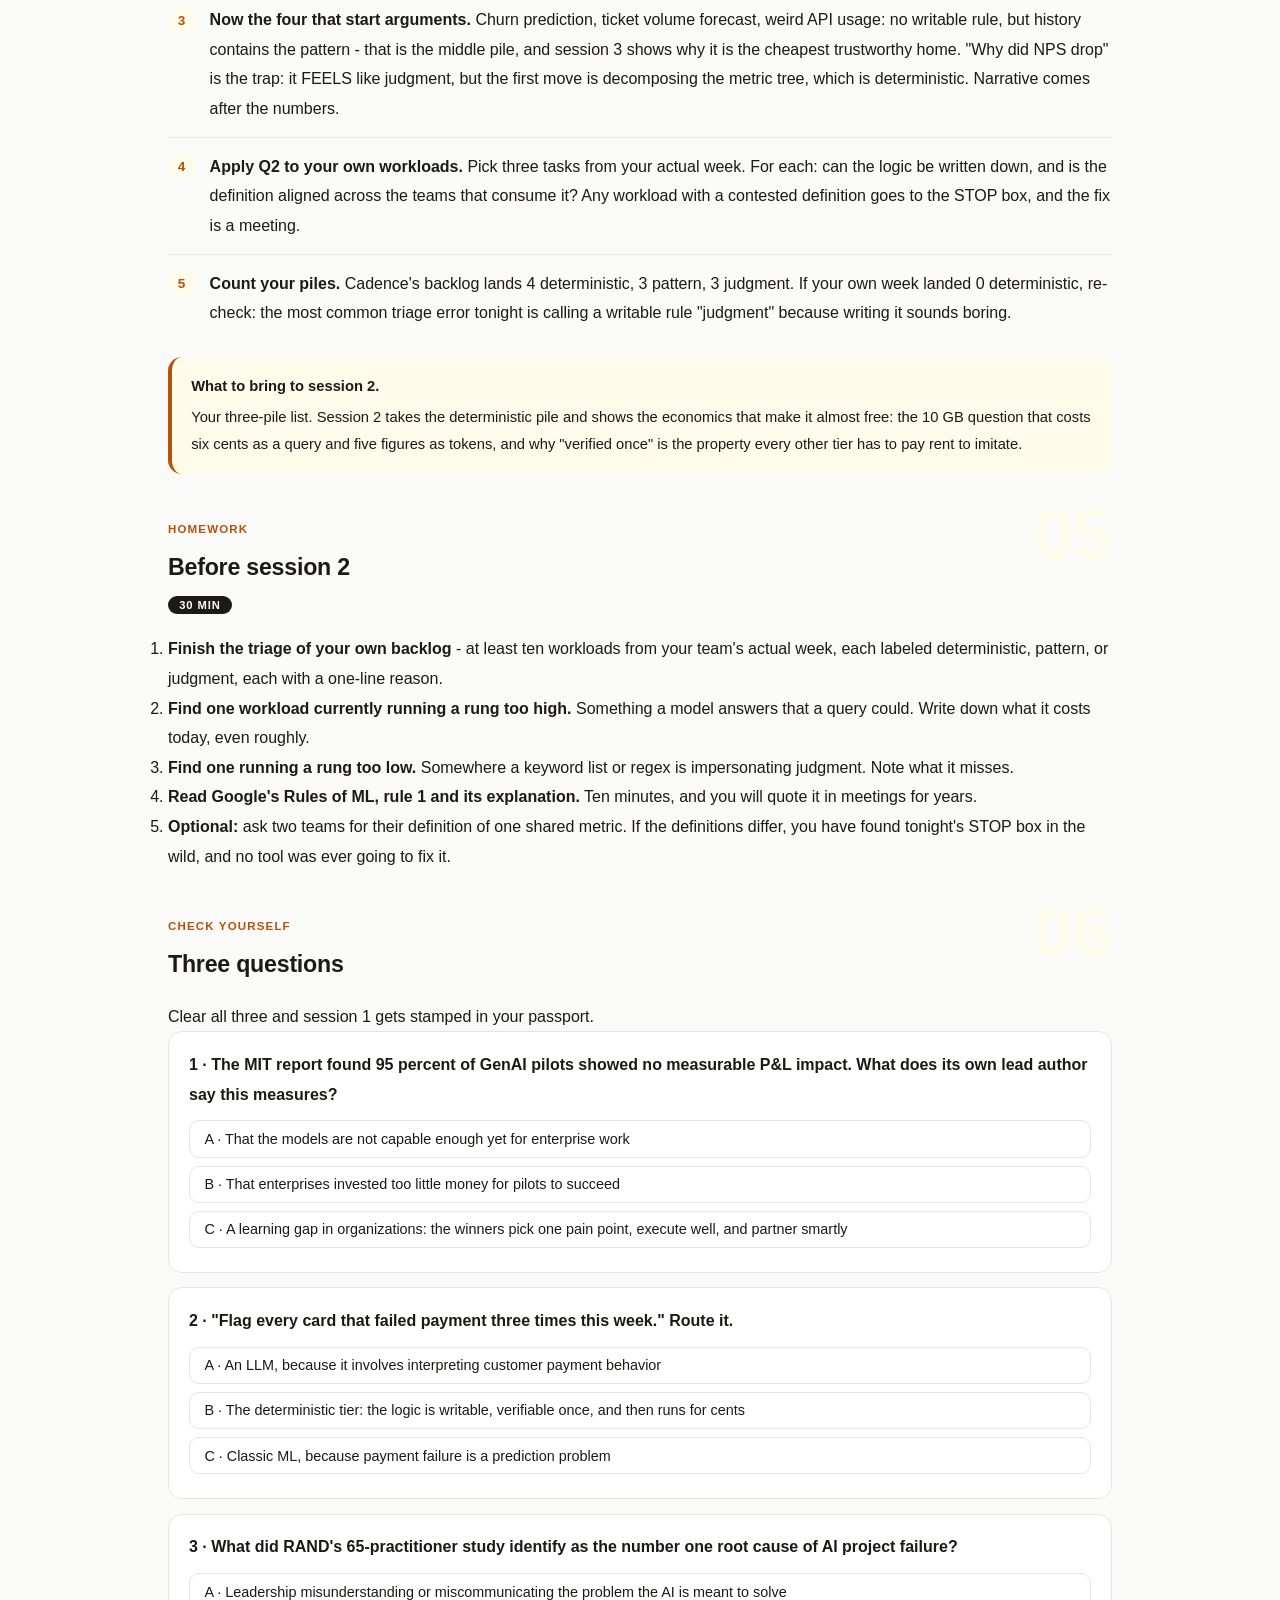
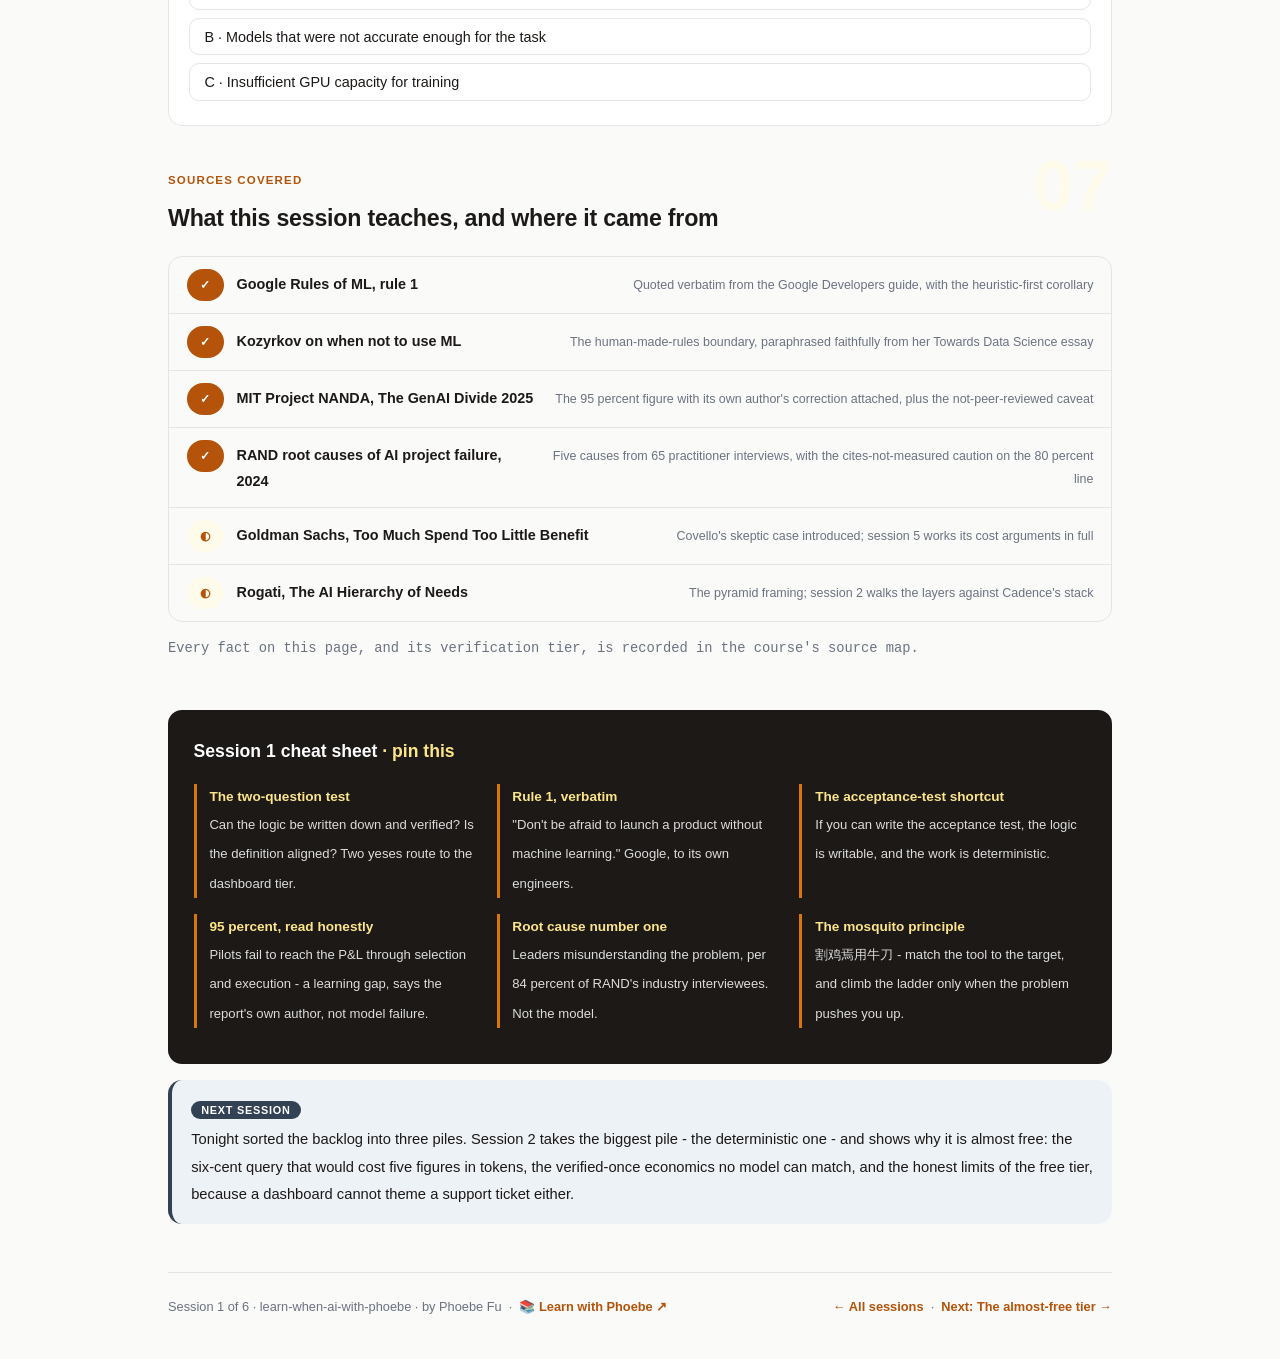
==== commit 185294f3: "Fix unreadable pills and labels: white text on the amber fill The "Real world" pill, build-along ste" ====
--- a/courses/01-the-triage-question.html
+++ b/courses/01-the-triage-question.html
@@ -19,7 +19,7 @@
 <meta name="twitter:image" content="https://phoebefu6.github.io/learn-when-ai-with-phoebe/assets/og-cover.png">
 <!-- social:end -->
 <title>Session 1 · The triage question - learn when ai with phoebe</title>
-<link rel="stylesheet" href="../assets/style.css?v=3">
+<link rel="stylesheet" href="../assets/style.css?v=4">
 </head>
 <body>
 
--- a/assets/style.css
+++ b/assets/style.css
@@ -208,7 +208,7 @@
 .pill.solid { background: var(--indigo); color: #fff; }
 .pill.light { background: var(--indigo-50); color: var(--indigo); }
 .pill.inkpill { background: var(--ink); color: #fff; }
-.pill.amber, .pill.peach { background: var(--amber); color: var(--amber-ink); }
+.pill.amber, .pill.peach { background: var(--amber); color: #fff; }
 .pill.bare { color: var(--faint); }
 
 /* ---------- 4D grid ---------- */
@@ -266,7 +266,7 @@
   padding: .15rem .7rem;
 }
 .prompt-box.bad .label { background: var(--faint); color: var(--ink); }
-.prompt-box.good .label { background: var(--amber); color: var(--amber-ink); }
+.prompt-box.good .label { background: var(--amber); color: #fff; }
 .copy-btn {
   position: absolute;
   top: .7rem;
@@ -283,7 +283,7 @@
   transition: background .15s ease;
 }
 .copy-btn:hover { background: rgba(255,255,255,.22); }
-.copy-btn.copied { background: var(--amber); border-color: var(--amber); color: var(--amber-ink); }
+.copy-btn.copied { background: var(--amber); border-color: var(--amber); color: #fff; }
 
 /* ---------- demo steps ---------- */
 .steps { counter-reset: step; margin: .6rem 0 1rem; }
@@ -335,7 +335,7 @@
 .callout.example .ex-pill {
   display: inline-block;
   background: var(--amber);
-  color: var(--amber-ink);
+  color: #fff;
   border-radius: 999px;
   padding: .15rem .7rem;
   font-size: .68rem;
@@ -677,7 +677,7 @@
   font-family: inherit; transition: all .14s ease; white-space: nowrap;
 }
 .sql-btn:hover { background: rgba(255,255,255,.2); }
-.sql-btn.sql-run { background: var(--amber); color: var(--amber-ink); border-color: var(--amber); }
+.sql-btn.sql-run { background: var(--amber); color: #fff; border-color: var(--amber); }
 .sql-btn.sql-run:hover { filter: brightness(1.05); }
 .sql-label {
   display: block;
@@ -931,7 +931,7 @@
   z-index: 2;
 }
 .hs-pin:hover { transform: translate(-50%, -50%) scale(1.18); }
-.hs-pin.on { background: var(--amber); color: var(--amber-ink); }
+.hs-pin.on { background: var(--amber); color: #fff; }
 .hs-pin::before {
   content: ""; position: absolute; inset: -7px; border-radius: 999px;
   border: 2px solid var(--indigo); opacity: 0;
@@ -1077,7 +1077,7 @@
   padding: 4px 11px; border-radius: 999px;
   background: rgba(255,255,255,.15);
 }
-.stakes-read .sk-delta.good { background: var(--amber); color: var(--amber-ink); }
+.stakes-read .sk-delta.good { background: var(--amber); color: #fff; }
 .stakes-read .sk-delta.bad { background: #FCA5A5; color: #7f1d1d; }
 
 /* --- 6. scorecard: halfway self-grade ------------------ */
@@ -1113,7 +1113,7 @@
   background: var(--indigo-50); color: var(--indigo-deep);
   border: 1px solid var(--indigo-soft); cursor: default;
 }
-.pp-pill.full { background: var(--amber); color: var(--amber-ink); border-color: var(--amber); }
+.pp-pill.full { background: var(--amber); color: #fff; border-color: var(--amber); }
 .pp-strip { display: flex; gap: 10px; flex-wrap: wrap; margin: 18px 0 6px; }
 .pp-stamp {
   display: flex; flex-direction: column; align-items: center; gap: 6px;
@@ -1140,7 +1140,7 @@
   display: inline-block; margin-bottom: 7px;
   font: 800 0.68rem Inter, sans-serif; letter-spacing: .07em;
   text-transform: uppercase; padding: 3px 10px; border-radius: 999px;
-  background: var(--amber); color: var(--amber-ink);
+  background: var(--amber); color: #fff;
 }
 
 /* --- mobile floor (desktop is the product) ------------- */
@@ -1188,7 +1188,7 @@
 .dh-cell { font: 700 0.66rem ui-monospace, Menlo, monospace; padding: 3px 6px; border-radius: 5px;
   background: var(--indigo-50); color: var(--indigo-deep); transition: all .1s linear; }
 .dh-cell.rest { background: var(--paper); color: var(--faint); }
-.dh-cell.now { background: var(--amber); color: var(--amber-ink); transform: scale(1.18); }
+.dh-cell.now { background: var(--amber); color: #fff; transform: scale(1.18); }
 .dh-panel { border: 1px solid var(--hairline); border-radius: var(--radius); background: #fff; overflow: hidden; }
 .dh-phead { display: flex; align-items: center; gap: 10px; flex-wrap: wrap;
   padding: 13px 16px; background: var(--indigo-50); border-bottom: 1px solid var(--hairline); }
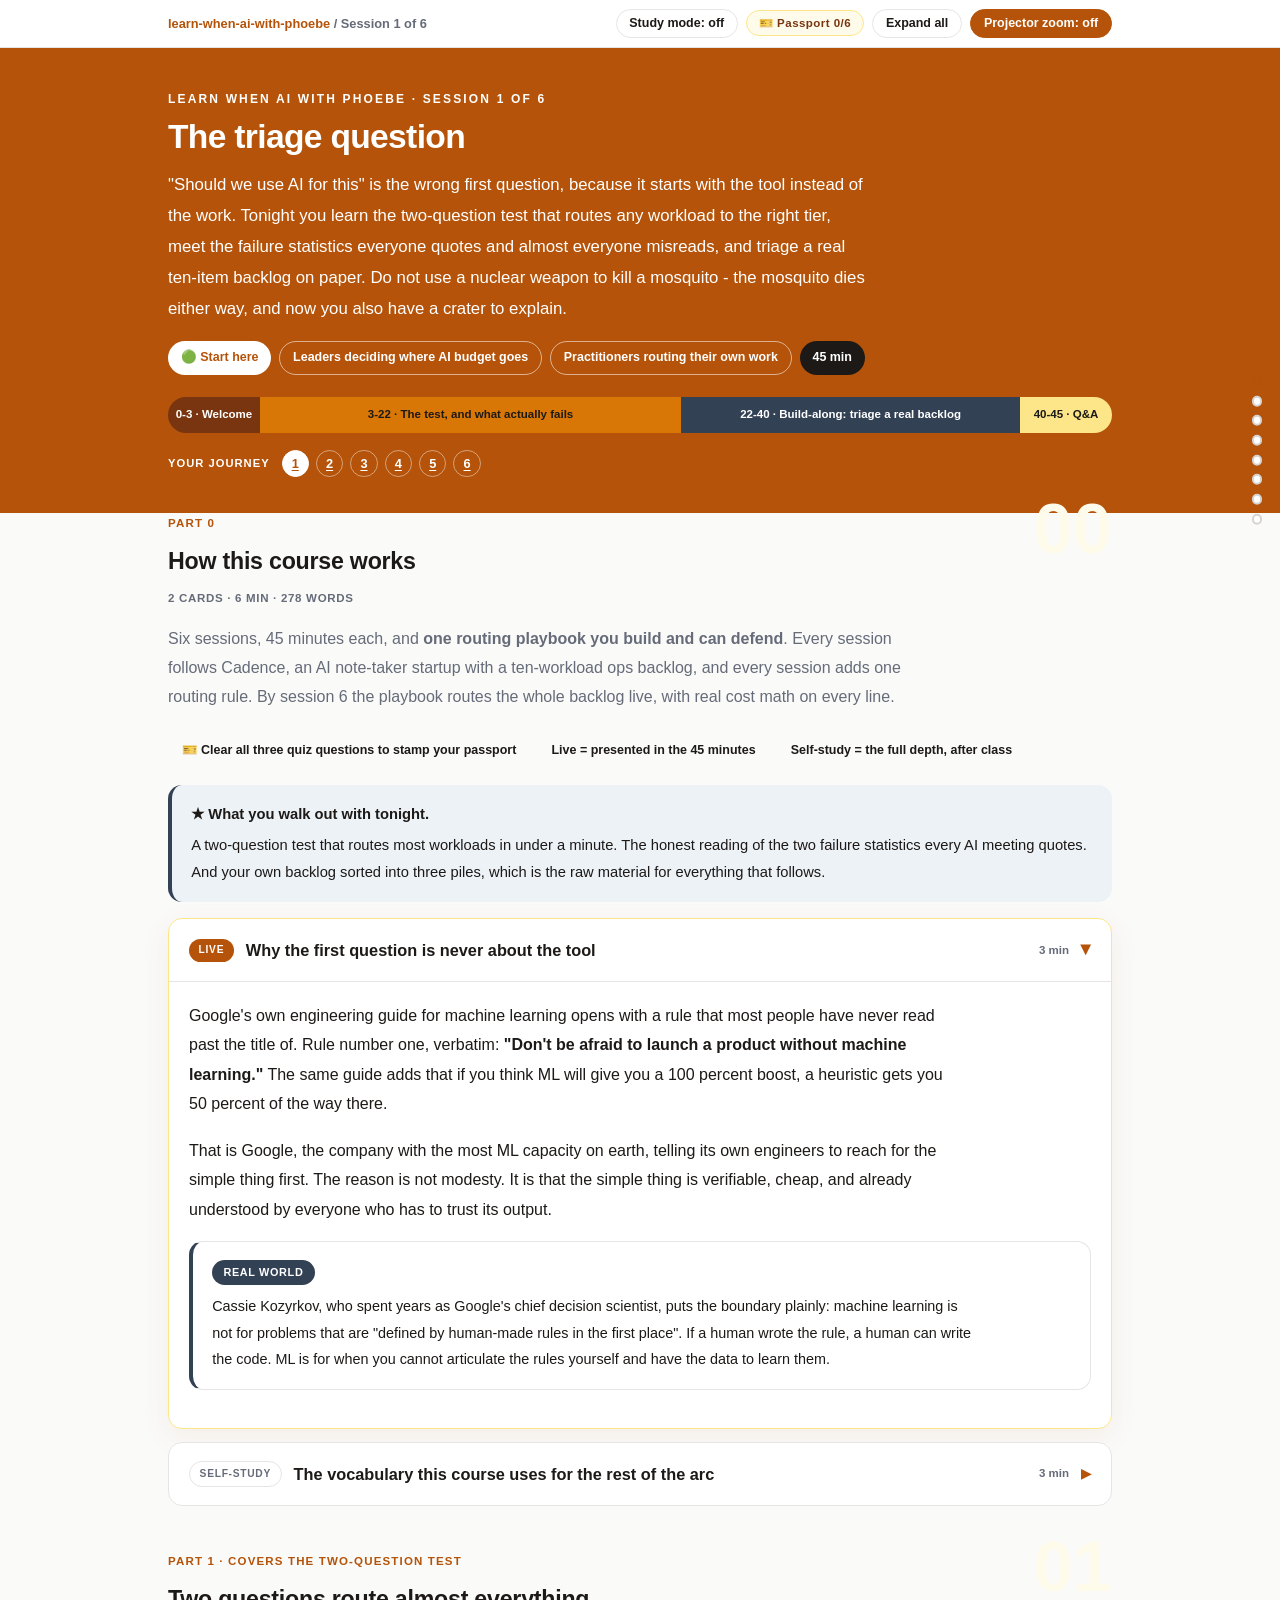
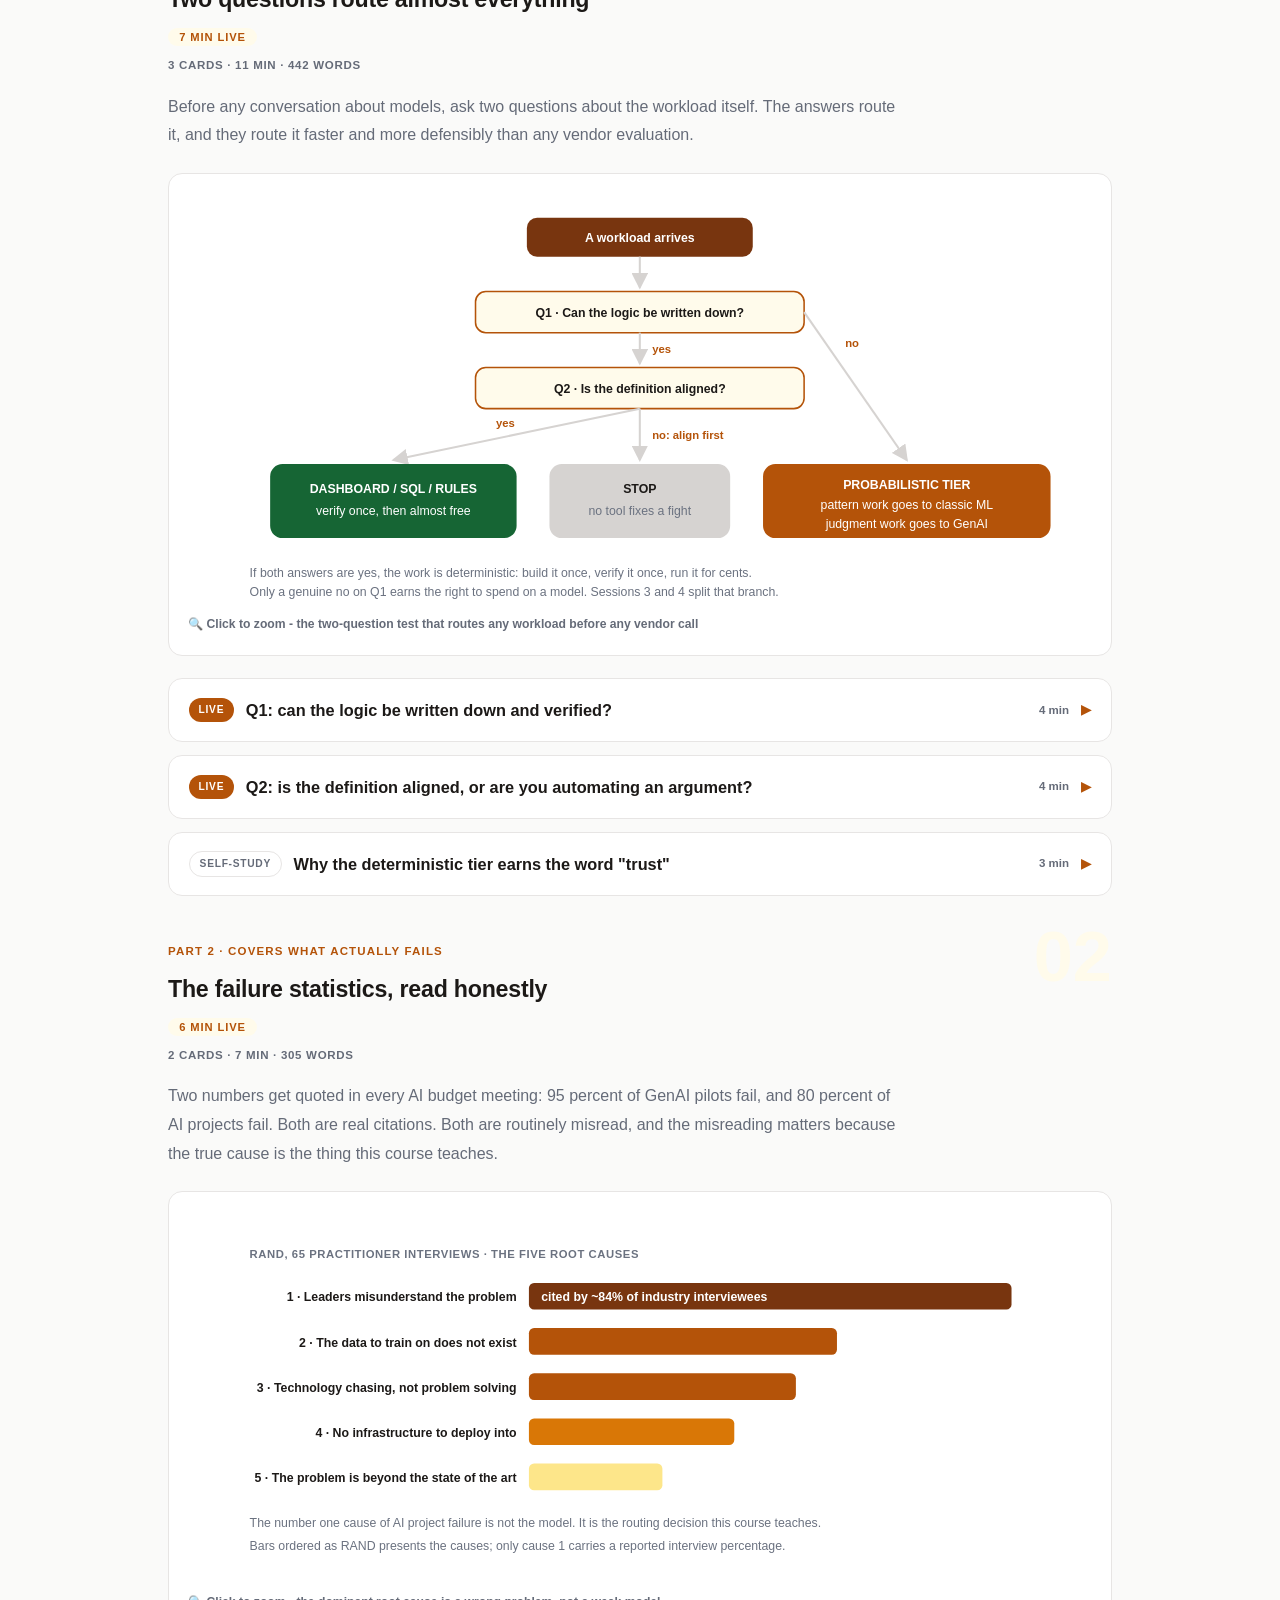
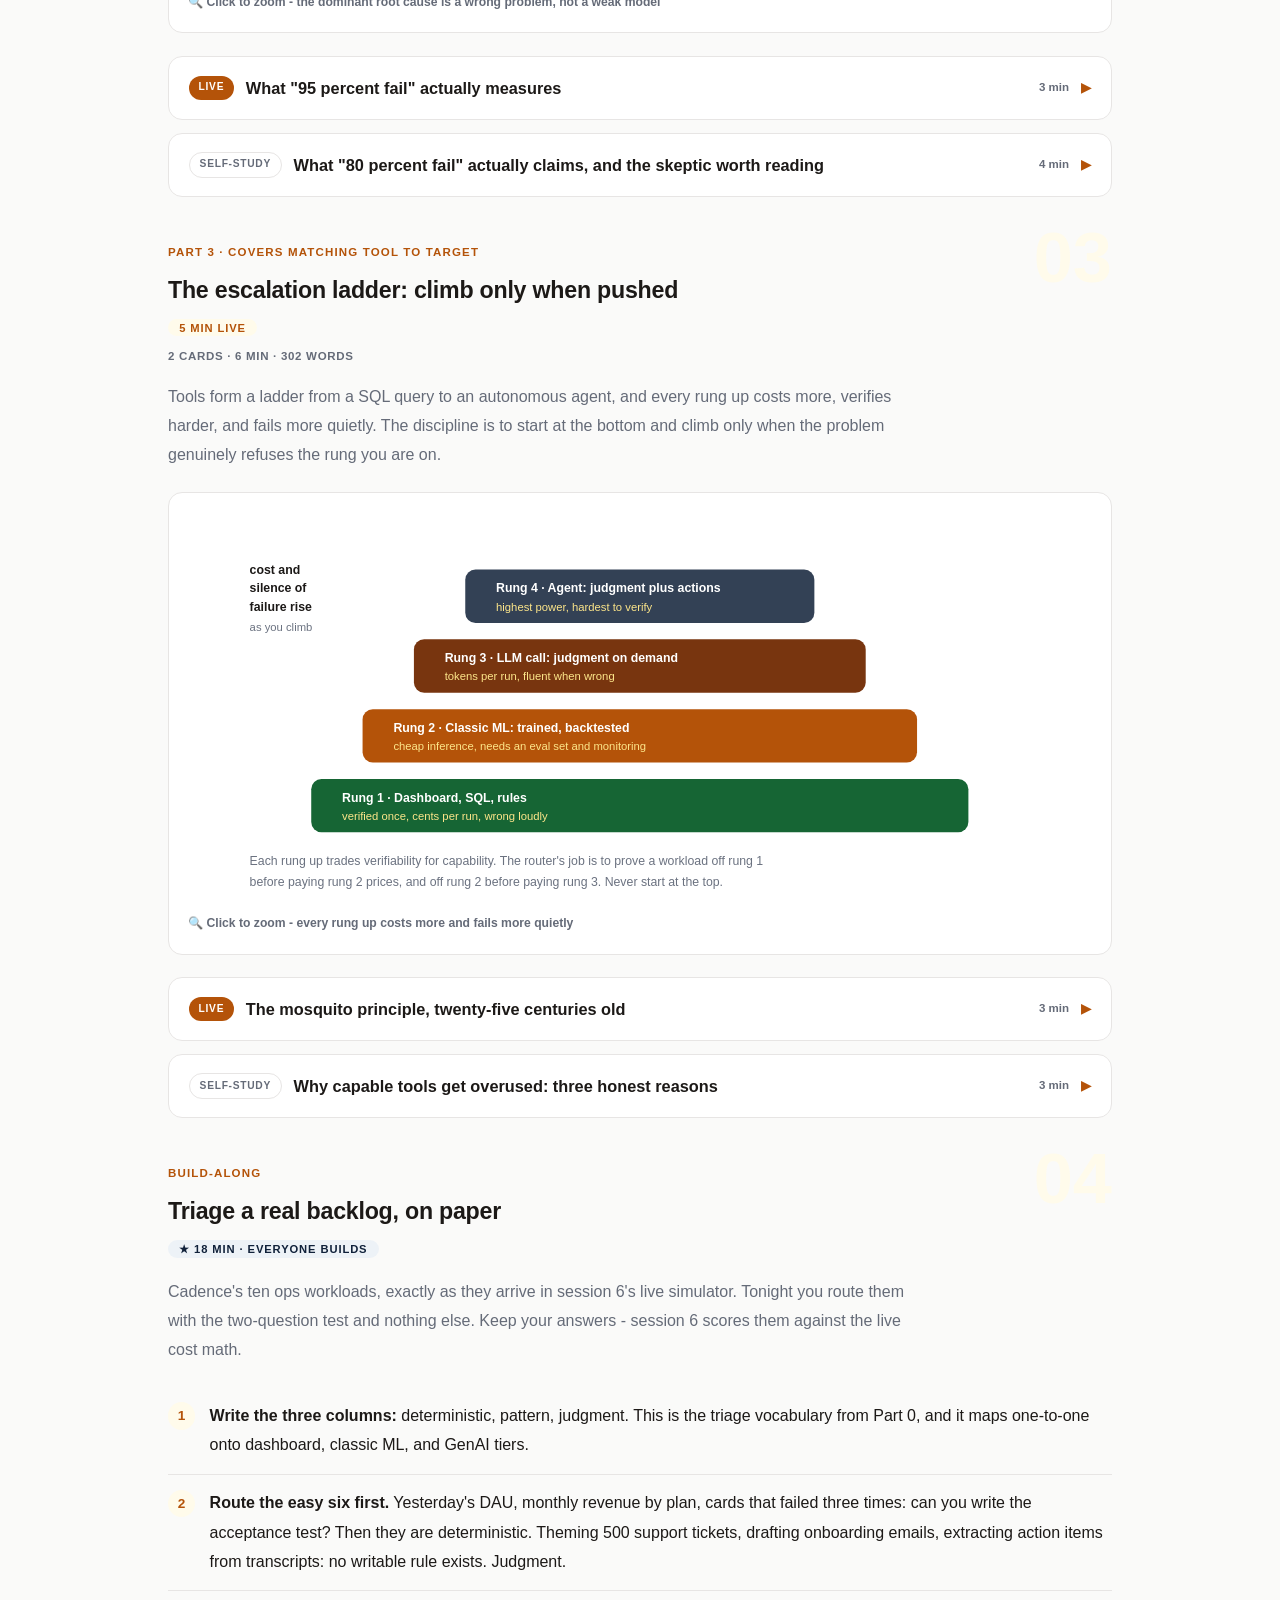
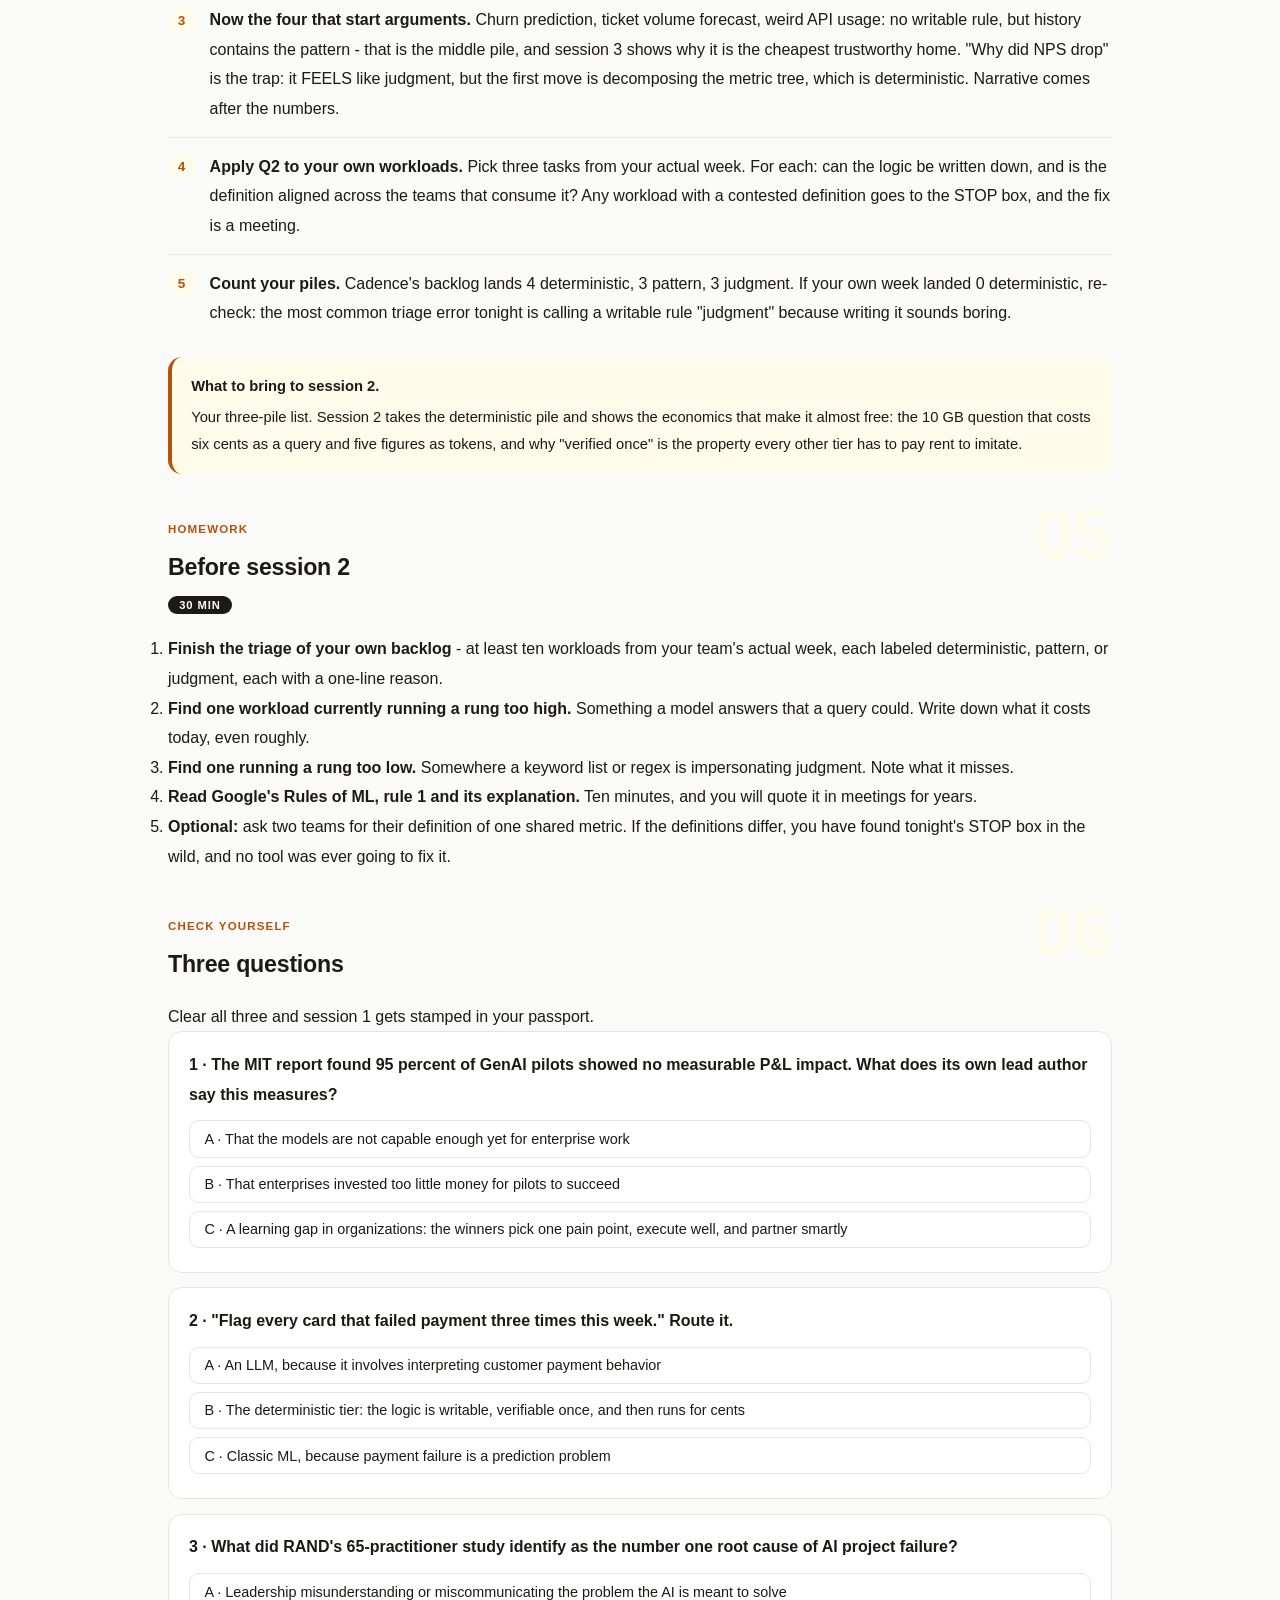
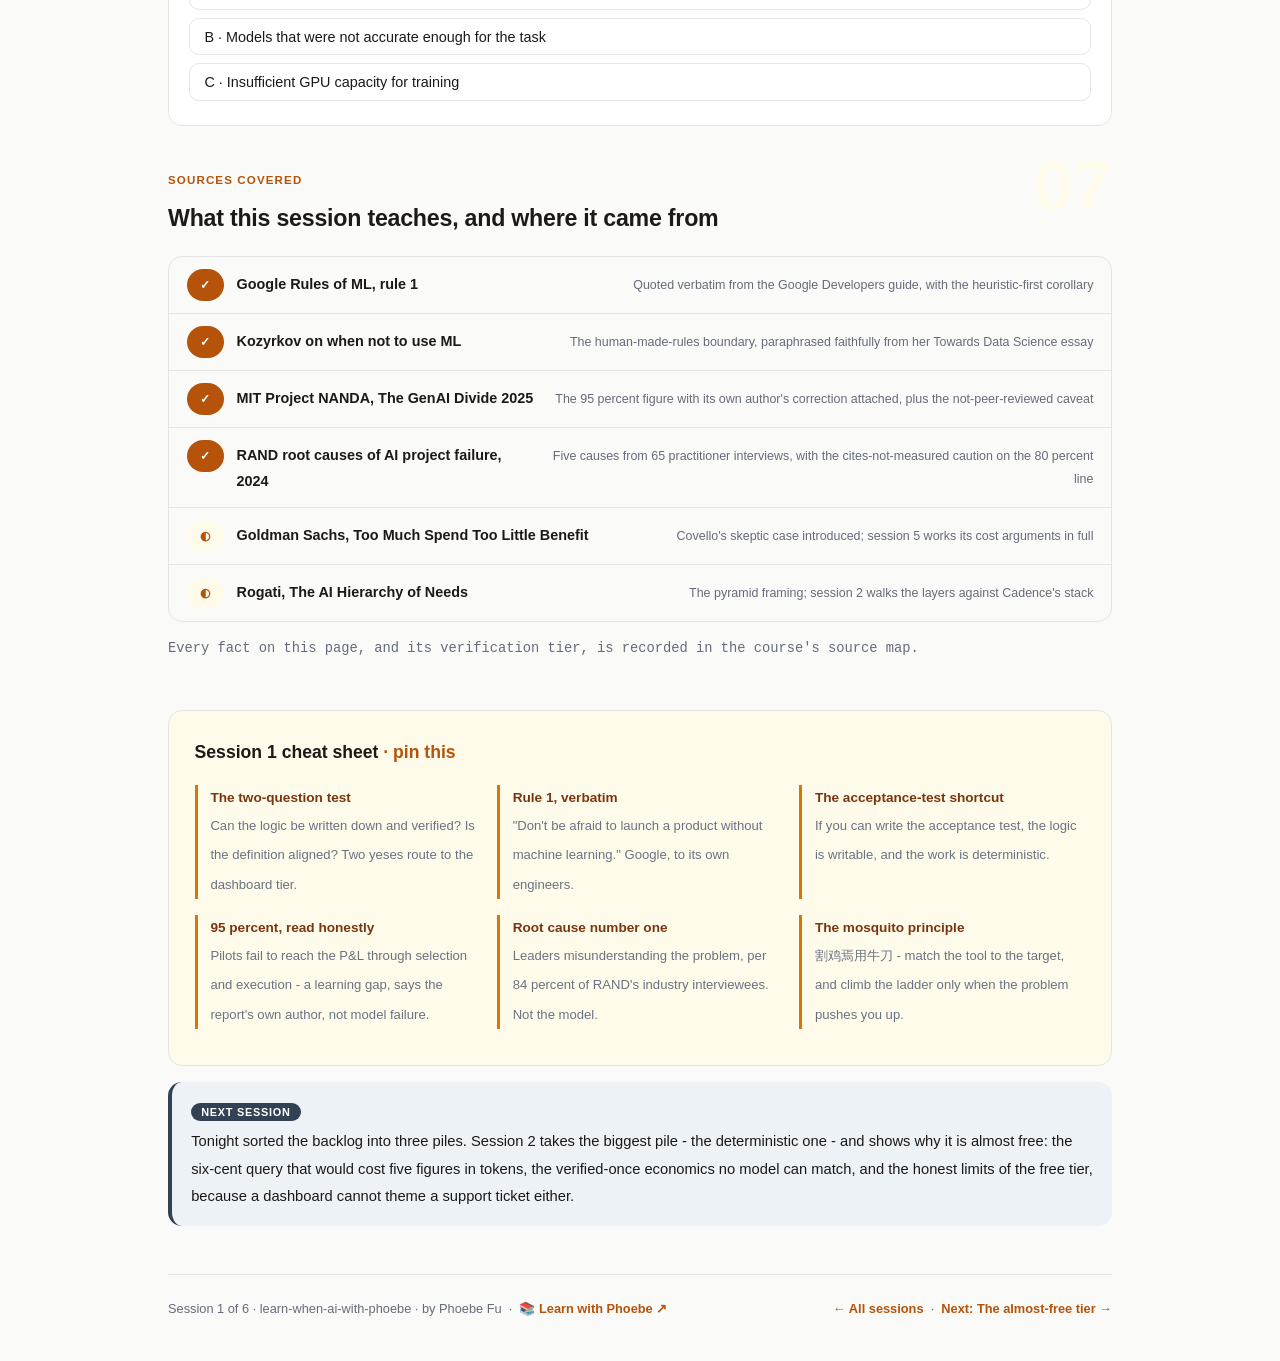
==== commit a5cbc5af: "Light surfaces everywhere: lightbox, cheat panel, code boxes; contrast and phone-width fixes Every d" ====
--- a/courses/01-the-triage-question.html
+++ b/courses/01-the-triage-question.html
@@ -19,7 +19,7 @@
 <meta name="twitter:image" content="https://phoebefu6.github.io/learn-when-ai-with-phoebe/assets/og-cover.png">
 <!-- social:end -->
 <title>Session 1 · The triage question - learn when ai with phoebe</title>
-<link rel="stylesheet" href="../assets/style.css?v=4">
+<link rel="stylesheet" href="../assets/style.css?v=21">
 </head>
 <body>
 
@@ -419,6 +419,6 @@
 
 </main>
 
-<script src="../assets/app.js?v=2"></script>
+<script src="../assets/app.js?v=21"></script>
 </body>
 </html>
--- a/assets/style.css
+++ b/assets/style.css
@@ -3,21 +3,22 @@
    (CSS var names still read --indigo/--amber; they hold SQL-blue values.) */
 
 :root {
+  --faint-text: #6F6864;
   --indigo: #B45309;
   --indigo-deep: #78350F;
   --indigo-mid: #D97706;
   --indigo-soft: #FDE68A;
   --indigo-50: #FFFBEB;
   --ink: #1C1917;
-  --muted: #6B7280;
+  --muted: #656B78;
   --faint: #D6D3D1;
   --hairline: #E7E5E4;
   --amber: #334155;
   --amber-ink: #10213A;
   --amber-50: #EDF2F7;
   --paper: #FAFAF9;
-  --code-bg: #1C1410;
-  --code-ink: #EFE6DA;
+  --code-bg: #FFFBEB;
+  --code-ink: #1C1917;
   --radius: 14px;
 }
 
@@ -47,7 +48,7 @@
   font-size: .75rem;
   letter-spacing: .18em;
   text-transform: uppercase;
-  opacity: .85;
+  opacity: 1;
   font-weight: 600;
 }
 .masthead h1 {
@@ -58,7 +59,7 @@
   letter-spacing: -.02em;
 }
 .masthead h1 .accent { color: inherit; }
-.masthead .sub { font-size: 1.05rem; opacity: .92; max-width: 44rem; }
+.masthead .sub { font-size: 1.05rem; opacity: 1; max-width: 44rem; }
 
 .chip-row { display: flex; flex-wrap: wrap; gap: .5rem; margin-top: 1.1rem; }
 .chip {
@@ -72,7 +73,7 @@
   white-space: nowrap;
 }
 .chip.level { background: #fff; color: var(--indigo); }
-.chip.audience { background: rgba(255,255,255,.16); color: #fff; border: 1px solid rgba(255,255,255,.35); }
+.chip.audience { background: rgba(255,255,255,.08); color: #fff; border: 1px solid rgba(255,255,255,.35); }
 .chip.time { background: var(--ink); color: #fff; font-variant-numeric: tabular-nums; }
 
 
@@ -209,7 +210,7 @@
 .pill.light { background: var(--indigo-50); color: var(--indigo); }
 .pill.inkpill { background: var(--ink); color: #fff; }
 .pill.amber, .pill.peach { background: var(--amber); color: #fff; }
-.pill.bare { color: var(--faint); }
+.pill.bare { color: var(--muted); }
 
 /* ---------- 4D grid ---------- */
 .grid-2 { display: grid; grid-template-columns: repeat(auto-fit, minmax(15rem, 1fr)); gap: .8rem; margin: .5rem 0 1rem; }
@@ -238,10 +239,11 @@
 table.clean td:first-child { font-weight: 600; }
 
 /* ---------- prompt boxes ---------- */
-.prompt-box {
+.prompt-box{
   position: relative;
-  background: var(--code-bg);
-  color: var(--code-ink);
+  background: #FFFBEB;
+  border: 1px solid #E7E5E4;
+  color: #1C1917;
   border-radius: var(--radius);
   padding: 1.1rem 1.2rem;
   margin: 1rem 0 1.2rem;
@@ -251,12 +253,12 @@
   white-space: pre-wrap;
   word-break: break-word;
 }
-.prompt-box .label {
+.prompt-box .label{
   position: absolute;
   top: -0.7rem;
   left: 1rem;
-  background: var(--indigo);
-  color: #fff;
+  background: #B45309;
+  color: #FFFFFF;
   font-family: "Inter", -apple-system, sans-serif;
   font-size: .68rem;
   font-weight: 700;
@@ -267,13 +269,13 @@
 }
 .prompt-box.bad .label { background: var(--faint); color: var(--ink); }
 .prompt-box.good .label { background: var(--amber); color: #fff; }
-.copy-btn {
+.copy-btn{
   position: absolute;
   top: .7rem;
   right: .7rem;
-  background: rgba(255,255,255,.1);
-  border: 1px solid rgba(255,255,255,.25);
-  color: #fff;
+  background: #FFFFFF;
+  border: 1px solid #E7E5E4;
+  color: #1C1917;
   border-radius: 999px;
   padding: .25rem .8rem;
   font-size: .72rem;
@@ -282,7 +284,7 @@
   font-family: "Inter", -apple-system, sans-serif;
   transition: background .15s ease;
 }
-.copy-btn:hover { background: rgba(255,255,255,.22); }
+.copy-btn:hover { background: #E7E5E4; }
 .copy-btn.copied { background: var(--amber); border-color: var(--amber); color: #fff; }
 
 /* ---------- demo steps ---------- */
@@ -372,11 +374,11 @@
   gap: .4rem;
 }
 
-.lightbox {
+.lightbox{
   position: fixed;
   inset: 0;
   z-index: 100;
-  background: rgba(28,25,23,.9);
+  background: rgba(250,250,249,.97);
   display: none;
   align-items: center;
   justify-content: center;
@@ -384,8 +386,10 @@
   cursor: zoom-out;
 }
 .lightbox.open { display: flex; }
-.lightbox .inner {
+.lightbox .inner{
   background: #fff;
+  border: 1px solid #E7E5E4;
+  box-shadow: 0 10px 40px rgba(28,25,23,.14);
   border-radius: var(--radius);
   padding: 2rem;
   max-width: 94vw;
@@ -393,13 +397,12 @@
   overflow: auto;
 }
 .lightbox .inner svg, .lightbox .inner img { width: min(88vw, 70rem); height: auto; }
-.lightbox .close-hint {
+.lightbox .close-hint{
   position: fixed;
   top: 1rem; right: 1.4rem;
-  color: #fff;
+  color: #1C1917;
   font-size: .8rem;
   font-weight: 600;
-  opacity: .8;
 }
 
 /* ---------- courses covered ---------- */
@@ -418,19 +421,20 @@
 .covered-row .note { margin-left: auto; color: var(--muted); font-size: .78rem; text-align: right; }
 
 /* ---------- cheat sheet footer ---------- */
-.cheat {
-  background: var(--ink);
-  color: #fff;
+.cheat{
+  background: #FFFBEB;
+  border: 1px solid #E7E5E4;
+  color: #1C1917;
   border-radius: var(--radius);
   padding: 1.6rem 1.6rem 1.3rem;
   margin-top: 3rem;
 }
 .cheat h3 { font-size: 1.1rem; margin-bottom: 1rem; }
-.cheat h3 span { color: var(--indigo-soft); }
+.cheat h3 span { color: #B45309; }
 .cheat .grid-2 { gap: 1rem; }
 .cheat .cheat-item { border-left: 3px solid var(--indigo-mid); padding-left: .8rem; }
-.cheat .cheat-item b { display: block; font-size: .85rem; color: var(--indigo-soft); }
-.cheat .cheat-item span { font-size: .82rem; opacity: .85; }
+.cheat .cheat-item b { display: block; font-size: .85rem; color: #78350F; }
+.cheat .cheat-item span { font-size: .82rem; color: #6B7280; }
 
 footer.pagefoot {
   border-top: 1px solid var(--hairline);
@@ -525,7 +529,7 @@
   margin-top: 1.1rem;
   flex-wrap: wrap;
 }
-.journey .jlabel { font-size: .7rem; font-weight: 700; text-transform: uppercase; letter-spacing: .09em; opacity: .8; margin-right: .3rem; }
+.journey .jlabel { font-size: .7rem; font-weight: 700; text-transform: uppercase; letter-spacing: .09em; opacity: 1; margin-right: .3rem; }
 .journey a {
   width: 1.7rem; height: 1.7rem;
   border-radius: 999px;
@@ -1123,7 +1127,7 @@
   transition: all .18s ease;
 }
 .pp-stamp:hover { border-color: var(--indigo-soft); }
-.pp-stamp i { font-size: 1.3rem; font-style: normal; opacity: .35; }
+.pp-stamp i { font-size: 1.3rem; font-style: normal; opacity: 1; }
 .pp-stamp b { font: 800 0.7rem Inter, sans-serif; }
 .pp-stamp.got {
   border-style: solid; border-color: var(--indigo);
@@ -1187,7 +1191,7 @@
 .dh-track { display: flex; flex-wrap: wrap; gap: 3px; }
 .dh-cell { font: 700 0.66rem ui-monospace, Menlo, monospace; padding: 3px 6px; border-radius: 5px;
   background: var(--indigo-50); color: var(--indigo-deep); transition: all .1s linear; }
-.dh-cell.rest { background: var(--paper); color: var(--faint); }
+.dh-cell.rest { background: var(--paper); color: var(--faint-text); }
 .dh-cell.now { background: var(--amber); color: #fff; transform: scale(1.18); }
 .dh-panel { border: 1px solid var(--hairline); border-radius: var(--radius); background: #fff; overflow: hidden; }
 .dh-phead { display: flex; align-items: center; gap: 10px; flex-wrap: wrap;
@@ -1306,3 +1310,28 @@
 .rl-name { font-weight: 600; color: var(--ink); }
 .rl-detail { color: var(--muted); font-size: .8rem; }
 @media (max-width: 720px) { .rl-row { grid-template-columns: 56px 1fr; } .rl-detail { grid-column: 1 / -1; } }
+
+/* layout-patch-3: phone-width overflow (2026-10-10) */
+.sql-bar { flex-wrap: wrap; }
+@media (max-width: 480px) {
+  .covered-row { flex-wrap: wrap; }
+  .covered-row .note { margin-left: 0; text-align: left; flex-basis: 100%; }
+  details.card summary { flex-wrap: wrap; }
+  details.card summary .mini { white-space: normal; }
+  .wk, .sqlbox, .prompt-box, pre { max-width: 100%; overflow-x: auto; }
+  .mono, code, strong, .note { overflow-wrap: anywhere; }
+  select, input[type=range], label { max-width: 100%; }
+  canvas, svg, img { max-width: 100%; height: auto; }
+  .tree-kids, .tree-node-wrap, .tree-node, .rb-night, .al-row, .gd-field, .tl-row, .sl-row { max-width: 100%; overflow-x: auto; }
+  .tl-cols, .sl-cols, .bb-cols, .ev-cols, [class$="-cols"] { grid-template-columns: 1fr !important; display: grid; }
+  .tl-cols > *, .sl-cols > *, [class$="-cols"] > * { min-width: 0; max-width: 100%; }
+  .mono { white-space: normal; }
+  .er-w, .bb-lab, .tl-lev, .sl-lev { max-width: 100%; white-space: normal; }
+}
+/* contrast-patch-2b */
+.cheat a { color: var(--indigo-deep, var(--ink)); }
+.chip.audience { background: transparent; border-color: rgba(255,255,255,.55); }
+.masthead a, .masthead .sub a { color: #fff; text-decoration: underline; text-underline-offset: 2px; }
+.prompt-box b, .prompt-box strong { color: var(--indigo-deep, var(--ink)); }
+.prompt-box span, .prompt-box em, .prompt-box i { color: inherit; }
+.pp-stamp i { color: var(--ink); }
